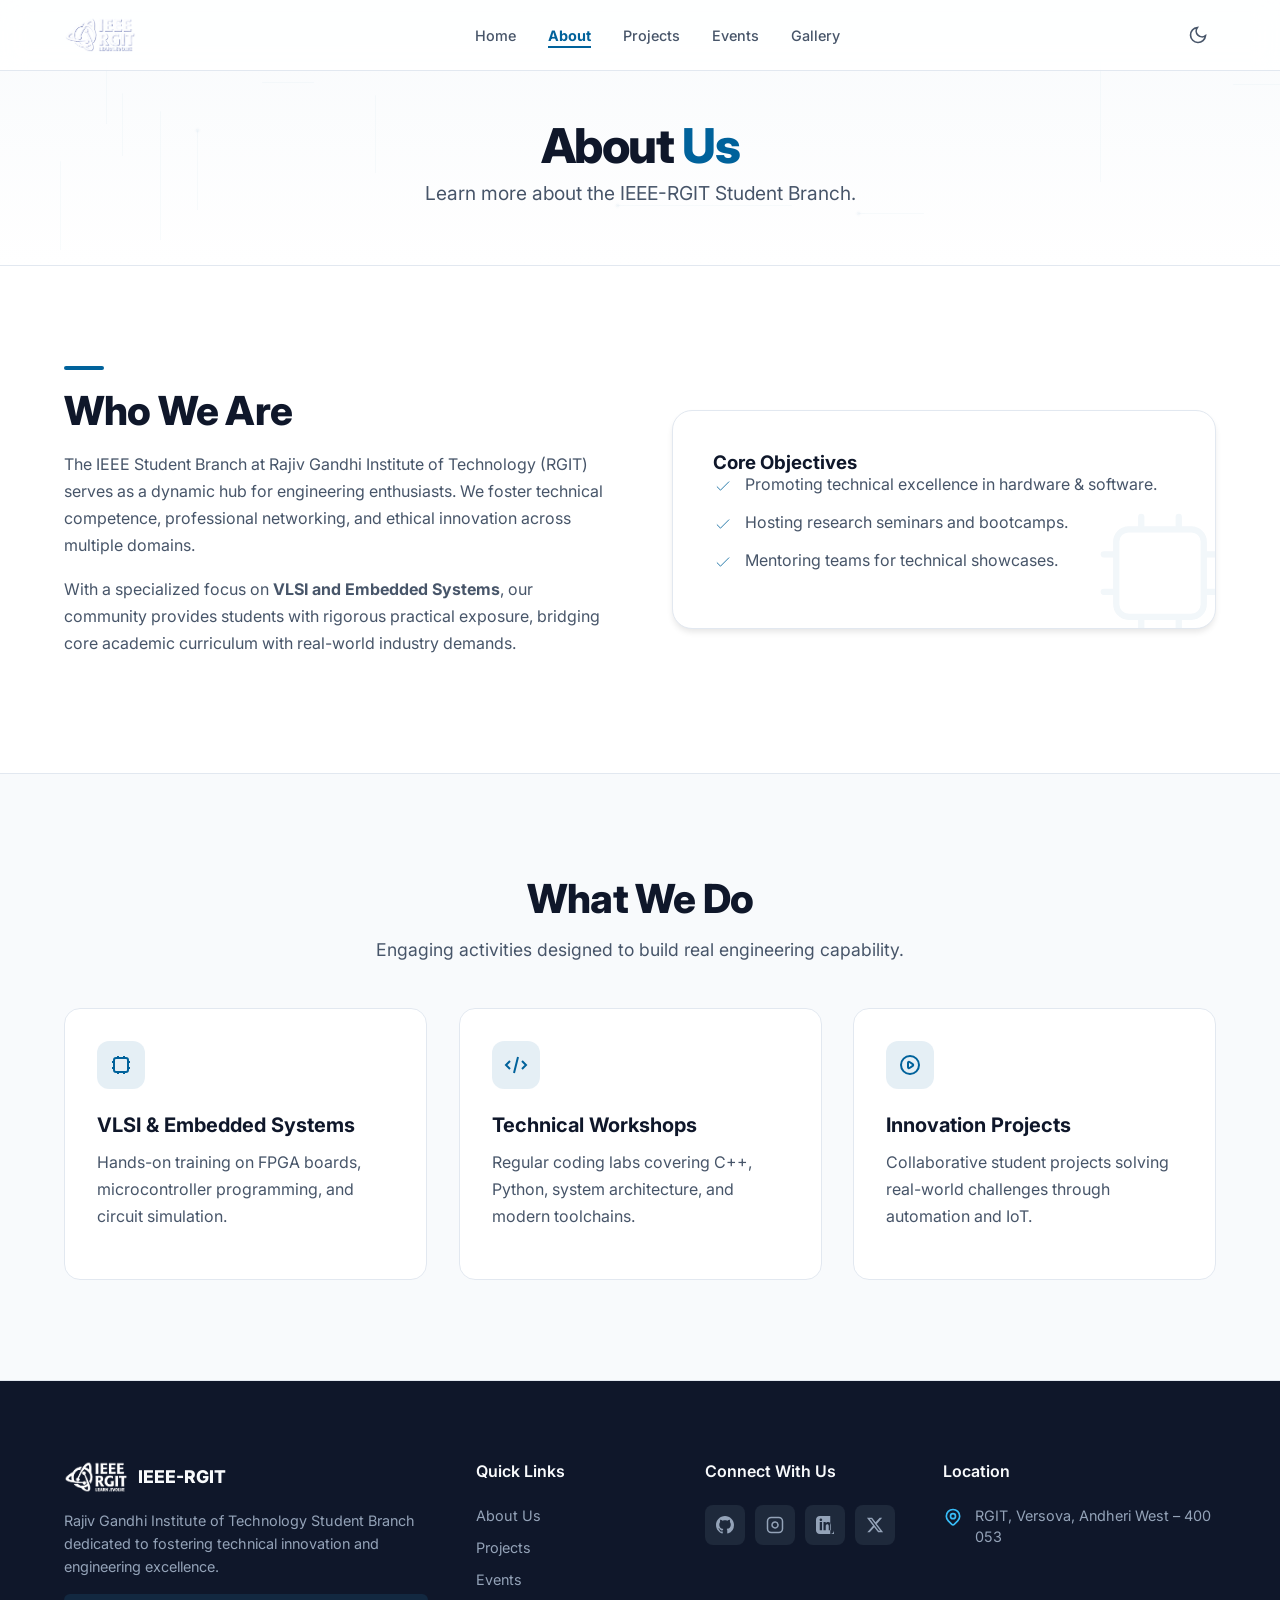
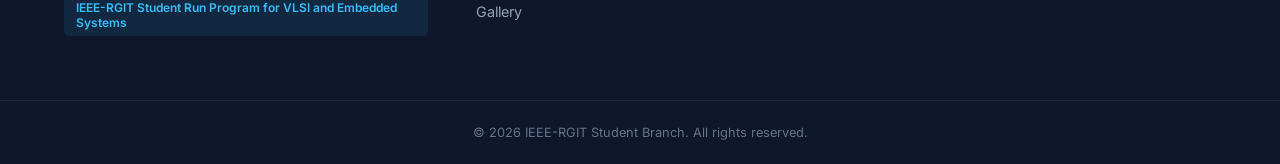
==== about.html @ 21f3d763 "about.html" ====
<!DOCTYPE html>
<html lang="en">
<head>
    <meta charset="UTF-8">
    <meta name="viewport" content="width=device-width, initial-scale=1.0">
    <title>About Us - IEEE-RGIT Student Branch</title>
    <link href="https://fonts.googleapis.com/css2?family=Inter:wght@300;400;500;600;700;800&display=swap" rel="stylesheet">
    <link rel="stylesheet" href="css/style.css">
    <link rel="stylesheet" href="css/animations.css">
    <link rel="stylesheet" href="css/responsive.css">
    <script src="js/theme.js"></script>
    <style>
        .page-header {
            padding: 120px 0 60px 0;
            text-align: center;
            background: linear-gradient(180deg, var(--bg-alt) 0%, var(--bg-main) 100%);
            border-bottom: 1px solid var(--border);
        }
    </style>
</head>
<body>

    <!-- NAVBAR – LOGO ONLY (text removed) -->
    <header class="navbar" id="navbar">
        <div class="nav-container">
            <a href="index.html" class="brand">
                <div class="brand-icon">
                    <img src="assets/Recruitment Poster.png" alt="IEEE-RGIT Logo">
                </div>
            </a>

            <nav class="nav-links">
                <a href="index.html" class="nav-link">Home</a>
                <a href="about.html" class="nav-link" style="color: var(--primary); font-weight: 700;">About</a>
                <a href="projects.html" class="nav-link">Projects</a>
                <a href="events.html" class="nav-link">Events</a>
                <a href="gallery.html" class="nav-link">Gallery</a>
            </nav>

            <div class="nav-actions">
                <button id="theme-toggle" class="icon-btn" aria-label="Toggle Dark Mode">
                    <svg class="sun-icon" viewBox="0 0 24 24" fill="none" stroke="currentColor" stroke-width="2"><circle cx="12" cy="12" r="5"/><path d="M12 1v2M12 21v2M4.22 4.22l1.42 1.42M18.36 18.36l1.42 1.42M1 12h2M21 12h2M4.22 19.78l1.42-1.42M18.36 5.64l1.42-1.42"/></svg>
                    <svg class="moon-icon" viewBox="0 0 24 24" fill="none" stroke="currentColor" stroke-width="2"><path d="M21 12.79A9 9 0 1111.21 3 7 7 0 0021 12.79z"/></svg>
                </button>
                <button id="mobile-menu-btn" class="icon-btn mobile-only" aria-label="Menu">
                    <svg viewBox="0 0 24 24" fill="none" stroke="currentColor" stroke-width="2"><path stroke-linecap="round" stroke-linejoin="round" d="M4 6h16M4 12h16m-7 6h7"/></svg>
                </button>
            </div>
        </div>
        
        <div class="mobile-menu" id="mobile-menu">
            <a href="index.html" class="mobile-link">Home</a>
            <a href="about.html" class="mobile-link" style="color: var(--primary);">About</a>
            <a href="projects.html" class="mobile-link">Projects</a>
            <a href="events.html" class="mobile-link">Events</a>
            <a href="gallery.html" class="mobile-link">Gallery</a>
        </div>
    </header>

    <section class="page-header relative overflow-hidden">
        <div class="tech-lines-container" id="about-tech-lines"></div>
        <div class="container reveal-up">
            <h1 class="hero-title" style="font-size: 3rem; margin-bottom: 0.5rem;">About <span class="highlight">Us</span></h1>
            <p class="hero-subtitle" style="margin-bottom: 0;">Learn more about the IEEE-RGIT Student Branch.</p>
        </div>
    </section>

    <section class="section" id="about-core">
        <div class="container grid-2-col">
            <div class="about-text reveal-left">
                <div class="section-line"></div>
                <h2 class="section-title">Who We Are</h2>
                <p class="text-muted">The IEEE Student Branch at Rajiv Gandhi Institute of Technology (RGIT) serves as a dynamic hub for engineering enthusiasts. We foster technical competence, professional networking, and ethical innovation across multiple domains.</p>
                <p class="text-muted">With a specialized focus on <strong>VLSI and Embedded Systems</strong>, our community provides students with rigorous practical exposure, bridging core academic curriculum with real-world industry demands.</p>
            </div>
            <div class="about-card reveal-right">
                <div class="card-glass">
                    <div class="tech-decorative-icon">
                        <svg viewBox="0 0 24 24" fill="none" stroke="currentColor" stroke-width="1"><path stroke-linecap="round" stroke-linejoin="round" d="M9 3v2m6-2v2M9 19v2m6-2v2M5 9H3m2 6H3m18-6h-2m2 6h-2M7 19h10a2 2 0 002-2V7a2 2 0 00-2-2H7a2 2 0 00-2 2v10a2 2 0 002 2z"/></svg>
                    </div>
                    <h3>Core Objectives</h3>
                    <ul class="objective-list">
                        <li><svg viewBox="0 0 24 24" fill="none" stroke="currentColor"><path stroke-linecap="round" stroke-linejoin="round" d="M5 13l4 4L19 7"/></svg> Promoting technical excellence in hardware & software.</li>
                        <li><svg viewBox="0 0 24 24" fill="none" stroke="currentColor"><path stroke-linecap="round" stroke-linejoin="round" d="M5 13l4 4L19 7"/></svg> Hosting research seminars and bootcamps.</li>
                        <li><svg viewBox="0 0 24 24" fill="none" stroke="currentColor"><path stroke-linecap="round" stroke-linejoin="round" d="M5 13l4 4L19 7"/></svg> Mentoring teams for technical showcases.</li>
                    </ul>
                </div>
            </div>
        </div>
    </section>

    <section class="section bg-alt" id="what-we-do">
        <div class="tech-lines-container" id="wwd-tech-lines"></div>
        <div class="container">
            <div class="section-header reveal-up">
                <h2 class="section-title">What We Do</h2>
                <p class="section-subtitle">Engaging activities designed to build real engineering capability.</p>
            </div>
            <div class="grid-3-col stagger-container">
                <div class="card hover-lift stagger-item">
                    <div class="card-icon"><svg viewBox="0 0 24 24" fill="none" stroke="currentColor" stroke-width="2"><path d="M9 3v2m6-2v2M9 19v2m6-2v2M5 9H3m2 6H3m18-6h-2m2 6h-2M7 19h10a2 2 0 002-2V7a2 2 0 00-2-2H7a2 2 0 00-2 2v10a2 2 0 002 2z"/></svg></div>
                    <h3>VLSI & Embedded Systems</h3>
                    <p class="text-muted">Hands-on training on FPGA boards, microcontroller programming, and circuit simulation.</p>
                </div>
                <div class="card hover-lift stagger-item">
                    <div class="card-icon"><svg viewBox="0 0 24 24" fill="none" stroke="currentColor" stroke-width="2"><path d="M10 20l4-16m4 4l4 4-4 4M6 16l-4-4 4-4"/></svg></div>
                    <h3>Technical Workshops</h3>
                    <p class="text-muted">Regular coding labs covering C++, Python, system architecture, and modern toolchains.</p>
                </div>
                <div class="card hover-lift stagger-item">
                    <div class="card-icon"><svg viewBox="0 0 24 24" fill="none" stroke="currentColor" stroke-width="2"><path d="M14.752 11.168l-3.197-2.132A1 1 0 0010 9.87v4.263a1 1 0 001.555.832l3.197-2.132a1 1 0 000-1.664z"/><path d="M21 12a9 9 0 11-18 0 9 9 0 0118 0z"/></svg></div>
                    <h3>Innovation Projects</h3>
                    <p class="text-muted">Collaborative student projects solving real-world challenges through automation and IoT.</p>
                </div>
            </div>
        </div>
    </section>

    <footer class="footer">
        <div class="container footer-grid">
            <div class="footer-col">
                <div class="footer-brand">
                    <div class="brand-icon"><img src="assets/Recruitment Poster.png" alt="IEEE-RGIT Logo" style="filter: brightness(0) invert(1); height: 32px;"></div>
                    <span class="brand-title">IEEE-RGIT</span>
                </div>
                <p class="footer-desc">Rajiv Gandhi Institute of Technology Student Branch dedicated to fostering technical innovation and engineering excellence.</p>
                <div class="footer-highlight">IEEE-RGIT Student Run Program for VLSI and Embedded Systems</div>
            </div>
            
            <div class="footer-col">
                <h4 class="footer-title">Quick Links</h4>
                <ul class="footer-links">
                    <li><a href="about.html">About Us</a></li>
                    <li><a href="projects.html">Projects</a></li>
                    <li><a href="events.html">Events</a></li>
                    <li><a href="gallery.html">Gallery</a></li>
                </ul>
            </div>
            
            <div class="footer-col">
                <h4 class="footer-title">Connect With Us</h4>
                <div class="social-icons">
                    <a href="#" class="social-icon" aria-label="GitHub"><svg viewBox="0 0 24 24" fill="currentColor"><path d="M12 0C5.37 0 0 5.37 0 12c0 5.31 3.435 9.795 8.205 11.385.6.105.825-.255.825-.57 0-.285-.015-1.23-.015-2.235-3.015.555-3.795-.735-4.035-1.41-.135-.345-.72-1.41-1.23-1.695-.42-.225-1.02-.78-.015-.795.945-.015 1.62.87 1.845 1.23 1.08 1.815 2.805 1.305 3.495.99.105-.78.42-1.305.765-1.605-2.67-.3-5.46-1.335-5.46-5.925 0-1.305.465-2.385 1.23-3.225-.12-.3-.54-1.53.12-3.18 0 0 1.005-.315 3.3 1.23.96-.27 1.98-.405 3-.405s2.04.135 3 .405c2.295-1.56 3.3-1.23 3.3-1.23.66 1.65.24 2.88.12 3.18.765.84 1.23 1.905 1.23 3.225 0 4.605-2.805 5.625-5.475 5.925.435.375.81 1.095.81 2.22 0 1.605-.015 2.895-.015 3.3 0 .315.225.69.825.57A12.02 12.02 0 0024 12c0-6.63-5.37-12-12-12z"/></svg></a>
                    <a href="#" class="social-icon" aria-label="Instagram"><svg viewBox="0 0 24 24" fill="none" stroke="currentColor" stroke-width="2"><rect width="20" height="20" x="2" y="2" rx="5" ry="5"/><path d="M16 11.37A4 4 0 1112.63 8 4 4 0 0116 11.37z"/><line x1="17.5" x2="17.51" y1="6.5" y2="6.5"/></svg></a>
                    <a href="#" class="social-icon" aria-label="LinkedIn"><svg viewBox="0 0 24 24" fill="currentColor"><path d="M19 0h-14c-2.761 0-5 2.239-5 5v14c0 2.761 2.239 5 5 5h14c2.762 0 5-2.239 5-5v14c0-2.761-2.238-5-5-5zm-11 19h-3v-11h3v11zm-1.5-12.268c-.966 0-1.75-.79-1.75-1.764s.784-1.764 1.75-1.764 1.75.79 1.75 1.764-.783 1.764-1.75 1.764zm13.5 12.268h-3v-5.604c0-3.368-4-3.113-4 0v5.604h-3v-11h3v1.765c1.396-2.586 7-2.777 7 2.476v6.759z"/></svg></a>
                    <a href="#" class="social-icon" aria-label="Twitter"><svg viewBox="0 0 24 24" fill="currentColor"><path d="M18.244 2.25h3.308l-7.227 8.26 8.502 11.24H16.17l-5.214-6.817L4.99 21.75H1.68l7.73-8.835L1.254 2.25H8.08l4.713 6.231zm-1.161 17.52h1.833L7.084 4.126H5.117z"/></svg></a>
                </div>
            </div>
            
            <div class="footer-col">
                <h4 class="footer-title">Location</h4>
                <div class="location">
                    <svg viewBox="0 0 24 24" fill="none" stroke="currentColor" stroke-width="2"><path d="M17.657 16.657L13.414 20.9a1.998 1.998 0 01-2.827 0l-4.244-4.243a8 8 0 1111.314 0z"/><path d="M15 11a3 3 0 11-6 0 3 3 0 016 0z"/></svg>
                    <span>RGIT, Versova, Andheri West – 400 053</span>
                </div>
            </div>
        </div>
        <div class="footer-bottom">
            <div class="container">
                <p>&copy; <span id="year"></span> IEEE-RGIT Student Branch. All rights reserved.</p>
            </div>
        </div>
    </footer>

    <script src="js/animations.js"></script>
    <script src="js/main.js"></script>

    <script>
        document.addEventListener("DOMContentLoaded", () => {
            const container = document.getElementById('about-tech-lines');
            if (!container) return;
            let numLines = window.innerWidth < 768 ? 5 : 12;
            for (let i = 0; i < numLines; i++) {
                const isHorizontal = Math.random() > 0.5;
                const line = document.createElement('div');
                line.classList.add('circuit-line');
                line.style.top = `${Math.random() * 100}%`;
                line.style.left = `${Math.random() * 100}%`;
                if (isHorizontal) {
                    line.style.width = `${Math.random() * 150 + 50}px`;
                    line.style.height = '1px';
                } else {
                    line.style.width = '1px';
                    line.style.height = `${Math.random() * 150 + 50}px`;
                }
                container.appendChild(line);
                if (Math.random() > 0.6) {
                    const dot = document.createElement('div');
                    dot.classList.add('circuit-dot');
                    dot.style.top = line.style.top;
                    dot.style.left = line.style.left;
                    dot.style.transform = 'translate(-1.5px, -1.5px)'; 
                    container.appendChild(dot);
                }
            }
        });
    </script>
</body>
</html>
---- css/style.css ----
/* ==================================================
   1. CSS VARIABLES (THEMING)
================================================== */
:root {
    /* Light Theme (Default) */
    --bg-main: #ffffff;
    --bg-alt: #f8fafc;
    --surface: #ffffff;
    --surface-hover: #f1f5f9;
    --text-main: #0f172a;
    --text-muted: #475569;
    --primary: #00629B;
    --primary-hover: #004d7a;
    --border: #e2e8f0;
    --shadow-sm: 0 1px 2px rgba(0,0,0,0.05);
    --shadow-md: 0 4px 6px -1px rgba(0,0,0,0.1);
    --tech-line: rgba(0, 98, 155, 0.1);
    --glass-bg: rgba(255, 255, 255, 0.85);
}

html.dark {
    /* Dark Theme */
    --bg-main: #0b1120;
    --bg-alt: #0f172a;
    --surface: #1e293b;
    --surface-hover: #334155;
    --text-main: #f8fafc;
    --text-muted: #94a3b8;
    --primary: #38bdf8;
    --primary-hover: #7dd3fc;
    --border: #334155;
    --shadow-sm: 0 1px 2px rgba(0,0,0,0.3);
    --shadow-md: 0 4px 6px -1px rgba(0,0,0,0.5);
    --tech-line: rgba(56, 189, 248, 0.1);
    --glass-bg: rgba(11, 17, 32, 0.85);
}

/* ==================================================
   2. RESET & BASE
================================================== */
* {
    margin: 0;
    padding: 0;
    box-sizing: border-box;
}

html {
    scroll-behavior: smooth;
    font-family: 'Inter', system-ui, sans-serif;
    color: var(--text-main);
    background-color: var(--bg-main);
    transition: background-color 0.3s ease, color 0.3s ease;
}

body {
    overflow-x: hidden;
}

a {
    text-decoration: none;
    color: inherit;
}

ul {
    list-style: none;
}

.container {
    max-width: 1200px;
    width: 90%;
    margin: 0 auto;
}

.section {
    padding: 100px 0;
    position: relative;
}

.bg-alt {
    background-color: var(--bg-alt);
    border-top: 1px solid var(--border);
    border-bottom: 1px solid var(--border);
}

.relative { position: relative; }
.overflow-hidden { overflow: hidden; }

/* ==================================================
   3. TYPOGRAPHY
================================================== */
.section-title {
    font-size: 2.5rem;
    font-weight: 800;
    margin-bottom: 1rem;
    letter-spacing: -0.02em;
}

.section-subtitle {
    font-size: 1.1rem;
    color: var(--text-muted);
    max-width: 600px;
    margin-bottom: 3rem;
}

.section-header {
    text-align: center;
    display: flex;
    flex-direction: column;
    align-items: center;
}

.text-muted {
    color: var(--text-muted);
    line-height: 1.7;
    margin-bottom: 1rem;
}

/* ==================================================
   4. NAVBAR (UPDATED BRAND ICON)
================================================== */
.navbar {
    position: fixed;
    top: 0;
    width: 100%;
    z-index: 100;
    background: var(--glass-bg);
    backdrop-filter: blur(12px);
    border-bottom: 1px solid var(--border);
    transition: all 0.3s ease;
}

.nav-container {
    max-width: 1200px;
    width: 90%;
    margin: 0 auto;
    display: flex;
    justify-content: space-between;
    align-items: center;
    height: 70px;
}

.brand {
    display: flex;
    align-items: center;
    gap: 10px;
}

/* ---- UPDATED: Brand icon now holds the image logo ---- */
.brand-icon {
    width: auto;
    height: auto;
    background: none;
    border-radius: 0;
    display: flex;
    align-items: center;
    justify-content: center;
    flex-shrink: 0;
}

.brand-icon img {
    height: 36px;
    width: auto;
    display: block;
    object-fit: contain;
}

.brand-text {
    display: flex;
    flex-direction: column;
}

.brand-title {
    font-weight: 800;
    font-size: 1.1rem;
    line-height: 1;
}

.brand-subtitle {
    font-size: 0.65rem;
    color: var(--primary);
    font-weight: 600;
    text-transform: uppercase;
    letter-spacing: 0.05em;
    margin-top: 2px;
}

.nav-links {
    display: flex;
    gap: 2rem;
}

.nav-link {
    font-size: 0.9rem;
    font-weight: 500;
    color: var(--text-muted);
    transition: color 0.2s ease;
    position: relative;
}

.nav-link:hover {
    color: var(--primary);
}

/* Navigation link underline indicator */
.nav-link::after {
    content: '';
    position: absolute;
    left: 0;
    bottom: -4px;
    width: 0;
    height: 2px;
    background: var(--primary);
    transition: width 0.3s cubic-bezier(0.22, 1, 0.36, 1);
}
.nav-link:hover::after,
.nav-link:focus::after {
    width: 100%;
}
.nav-link[style*="color: var(--primary)"]::after {
    width: 100%;
}

.nav-actions {
    display: flex;
    align-items: center;
    gap: 1rem;
}

.icon-btn {
    background: none;
    border: none;
    color: var(--text-muted);
    cursor: pointer;
    width: 36px;
    height: 36px;
    display: flex;
    align-items: center;
    justify-content: center;
    border-radius: 50%;
    transition: background 0.2s, color 0.2s;
}

.icon-btn:hover {
    background: var(--surface-hover);
    color: var(--primary);
}

.icon-btn svg { width: 20px; }

/* Theme Toggle Logic */
html.dark .sun-icon { display: block; }
html.dark .moon-icon { display: none; }
html:not(.dark) .sun-icon { display: none; }
html:not(.dark) .moon-icon { display: block; }

/* Mobile Menu */
.mobile-menu {
    display: none;
    background: var(--bg-main);
    border-bottom: 1px solid var(--border);
    padding: 1rem 5%;
}
.mobile-menu.active {
    display: flex;
    flex-direction: column;
}
.mobile-link {
    padding: 1rem 0;
    font-weight: 500;
    border-bottom: 1px solid var(--border);
}
.mobile-link:last-child { border: none; }

.navbar.scrolled {
    background: var(--glass-bg);
    box-shadow: 0 4px 20px rgba(0,0,0,0.08);
}
html.dark .navbar.scrolled {
    box-shadow: 0 4px 20px rgba(0,0,0,0.4);
}

/* ==================================================
   5. HERO SECTION
================================================== */
.hero {
    min-height: 100vh;
    display: flex;
    align-items: center;
    justify-content: center;
    text-align: center;
    padding-top: 70px;
    position: relative;
    overflow: hidden;
}

.hero-content {
    position: relative;
    z-index: 10;
    max-width: 800px;
    padding: 0 20px;
    opacity: 0;
    transform: translateY(12px);
    transition: opacity 0.8s ease, transform 0.8s ease;
}
.hero-content.hero-ready {
    opacity: 1;
    transform: translateY(0);
}

/* Hero individual stagger */
.hero-content .badge {
    opacity: 0;
    transform: translateY(8px);
    transition: opacity 0.6s ease, transform 0.6s ease;
    transition-delay: 0.1s;
}
.hero-content .hero-title {
    opacity: 0;
    transform: translateY(10px);
    transition: opacity 0.7s ease, transform 0.7s ease;
    transition-delay: 0.25s;
}
.hero-content .hero-subtitle {
    opacity: 0;
    transform: translateY(8px);
    transition: opacity 0.6s ease, transform 0.6s ease;
    transition-delay: 0.4s;
}
.hero-content .hero-cta {
    opacity: 0;
    transform: translateY(6px);
    transition: opacity 0.6s ease, transform 0.6s ease;
    transition-delay: 0.55s;
}
.hero-content.hero-ready .badge,
.hero-content.hero-ready .hero-title,
.hero-content.hero-ready .hero-subtitle,
.hero-content.hero-ready .hero-cta {
    opacity: 1;
    transform: translateY(0);
}
.scroll-indicator {
    opacity: 0;
    transition: opacity 1s ease;
    transition-delay: 0.8s;
}
.hero-content.hero-ready ~ .scroll-indicator {
    opacity: 0.5;
}

.badge {
    display: inline-block;
    padding: 6px 14px;
    background: rgba(0, 98, 155, 0.1);
    color: var(--primary);
    border-radius: 20px;
    font-size: 0.75rem;
    font-weight: 700;
    text-transform: uppercase;
    letter-spacing: 0.05em;
    margin-bottom: 1.5rem;
}
html.dark .badge { background: rgba(56, 189, 248, 0.15); }

.hero-title {
    font-size: 4rem;
    font-weight: 800;
    line-height: 1.1;
    margin-bottom: 1.5rem;
    letter-spacing: -0.03em;
}

.highlight { color: var(--primary); }

.hero-subtitle {
    font-size: 1.2rem;
    color: var(--text-muted);
    margin-bottom: 2.5rem;
}

.hero-cta {
    display: flex;
    gap: 1rem;
    justify-content: center;
}

.btn {
    padding: 12px 28px;
    border-radius: 8px;
    font-weight: 600;
    font-size: 0.95rem;
    display: flex;
    align-items: center;
    gap: 8px;
    transition: all 0.3s ease;
    cursor: pointer;
    position: relative;
    overflow: hidden;
}

.btn svg { width: 18px; transition: transform 0.3s cubic-bezier(0.22, 1, 0.36, 1); }
.btn:hover svg { transform: translateX(4px); }

.btn-primary {
    background: var(--primary);
    color: #fff;
    border: 1px solid var(--primary);
    box-shadow: 0 4px 14px rgba(0, 98, 155, 0.3);
    background-size: 200% 100%;
    background-position: 0% 0%;
    transition: background-position 0.5s ease, transform 0.25s, box-shadow 0.3s;
}
html.dark .btn-primary {
    color: #0b1120;
    box-shadow: 0 4px 14px rgba(56, 189, 248, 0.2);
}

.btn-primary:hover {
    background-position: 100% 0%;
    transform: translateY(-2px);
    box-shadow: 0 8px 25px rgba(0,98,155,0.25);
}
.btn-primary:active {
    transform: scale(0.97);
}

.btn-outline {
    background: transparent;
    color: var(--text-main);
    border: 1px solid var(--border);
    transition: background 0.3s, transform 0.25s, border-color 0.3s;
}
.btn-outline:hover {
    background: var(--surface-hover);
    border-color: var(--primary);
    transform: translateY(-2px);
}
.btn-outline:active {
    transform: scale(0.97);
}

/* Scroll indicator */
.scroll-indicator {
    position: absolute;
    bottom: 40px;
    left: 50%;
    transform: translateX(-50%);
    opacity: 0.5;
}
.mouse {
    width: 24px;
    height: 36px;
    border: 2px solid var(--text-muted);
    border-radius: 12px;
    position: relative;
}
.mouse::before {
    content: '';
    position: absolute;
    width: 4px;
    height: 6px;
    background: var(--text-muted);
    left: 50%;
    transform: translateX(-50%);
    top: 6px;
    border-radius: 2px;
    animation: scroll 1.5s infinite;
}
@keyframes scroll {
    0% { transform: translate(-50%, 0); opacity: 1; }
    100% { transform: translate(-50%, 15px); opacity: 0; }
}

/* ==================================================
   6. GRIDS & CARDS
================================================== */
.grid-2-col { display: grid; grid-template-columns: 1fr 1fr; gap: 4rem; align-items: center; }
.grid-3-col { display: grid; grid-template-columns: repeat(3, 1fr); gap: 2rem; }

.card, .project-card, .event-card {
    background: var(--surface);
    border: 1px solid var(--border);
    border-radius: 16px;
    padding: 2rem;
    transition: transform 0.35s cubic-bezier(0.22, 1, 0.36, 1),
                box-shadow 0.35s cubic-bezier(0.22, 1, 0.36, 1),
                border-color 0.35s ease;
    will-change: transform;
    transform: perspective(800px) rotateX(0deg) rotateY(0deg) translateY(0);
}

.hover-lift:hover,
.hover-glow:hover {
    transform: perspective(800px) rotateX(1.5deg) rotateY(1.5deg) translateY(-6px);
    box-shadow: var(--shadow-md), 0 8px 30px rgba(0,98,155,0.12);
    border-color: var(--primary);
}
html.dark .hover-lift:hover,
html.dark .hover-glow:hover {
    box-shadow: var(--shadow-md), 0 8px 30px rgba(56,189,248,0.08);
}

.hover-lift::before,
.hover-glow::before {
    content: '';
    position: absolute;
    inset: 0;
    border-radius: inherit;
    background: radial-gradient(circle at var(--mouse-x, 50%) var(--mouse-y, 50%), rgba(255,255,255,0.03), transparent 60%);
    opacity: 0;
    transition: opacity 0.3s;
    pointer-events: none;
}
.hover-lift:hover::before,
.hover-glow:hover::before {
    opacity: 1;
}

.card-icon {
    width: 48px;
    height: 48px;
    background: rgba(0, 98, 155, 0.1);
    color: var(--primary);
    border-radius: 12px;
    display: flex;
    align-items: center;
    justify-content: center;
    margin-bottom: 1.5rem;
}
html.dark .card-icon { background: rgba(56, 189, 248, 0.1); }
.card-icon svg { width: 24px; }
.card h3 { margin-bottom: 0.75rem; font-size: 1.25rem; }

/* About specific */
.section-line {
    width: 40px;
    height: 4px;
    background: var(--primary);
    margin-bottom: 1rem;
    border-radius: 2px;
}
.card-glass {
    background: var(--surface);
    border: 1px solid var(--border);
    padding: 2.5rem;
    border-radius: 20px;
    box-shadow: var(--shadow-md);
    position: relative;
    overflow: hidden;
}
.tech-decorative-icon {
    position: absolute;
    right: -20px;
    bottom: -20px;
    width: 150px;
    height: 150px;
    color: var(--primary);
    opacity: 0.05;
}
.objective-list li {
    display: flex;
    align-items: flex-start;
    gap: 12px;
    margin-bottom: 1rem;
    color: var(--text-muted);
}
.objective-list svg {
    width: 20px;
    color: var(--primary);
    flex-shrink: 0;
    margin-top: 2px;
}

/* Projects */
.project-tag {
    font-size: 0.75rem;
    font-weight: 700;
    color: var(--primary);
    background: rgba(0, 98, 155, 0.1);
    padding: 4px 10px;
    border-radius: 6px;
    display: inline-block;
    margin-bottom: 1rem;
}
html.dark .project-tag { background: rgba(56, 189, 248, 0.1); }
.project-card { display: flex; flex-direction: column; }
.project-desc { flex-grow: 1; color: var(--text-muted); font-size: 0.9rem; margin: 1rem 0 1.5rem 0;}
.project-footer {
    display: flex;
    justify-content: space-between;
    align-items: center;
    border-top: 1px solid var(--border);
    padding-top: 1rem;
}
.project-meta { font-size: 0.75rem; color: var(--text-muted); font-weight: 600; }
.project-link { display: flex; align-items: center; gap: 4px; font-size: 0.85rem; font-weight: 600; color: var(--primary); }
.project-link svg { width: 16px; transition: transform 0.2s; }
.project-link:hover svg { transform: translateX(3px); }

/* Events */
.event-list {
    max-width: 800px;
    margin: 0 auto;
    display: flex;
    flex-direction: column;
    gap: 1rem;
}
.event-card {
    display: flex;
    align-items: center;
    padding: 1.5rem;
    gap: 1.5rem;
}
.event-icon {
    width: 48px;
    height: 48px;
    background: rgba(0, 98, 155, 0.1);
    color: var(--primary);
    border-radius: 12px;
    display: flex;
    align-items: center;
    justify-content: center;
    flex-shrink: 0;
}
html.dark .event-icon { background: rgba(56, 189, 248, 0.1); }
.event-icon svg { width: 24px; }
.event-info { flex-grow: 1; }
.event-status {
    padding: 6px 12px;
    border-radius: 20px;
    background: var(--surface-hover);
    font-size: 0.75rem;
    font-weight: 700;
}

/* Gallery */
.gallery-grid {
    display: grid;
    grid-template-columns: repeat(auto-fill, minmax(300px, 1fr));
    gap: 1.5rem;
}
.gallery-item {
    aspect-ratio: 4/3;
    background: var(--surface-hover);
    border: 1px solid var(--border);
    border-radius: 12px;
    display: flex;
    flex-direction: column;
    align-items: center;
    justify-content: center;
    cursor: pointer;
    transition: transform 0.3s ease, border-color 0.3s ease;
    color: var(--text-muted);
}
.gallery-item svg { width: 40px; margin-bottom: 10px; opacity: 0.5; }
.gallery-item span { font-size: 0.85rem; font-weight: 500; }
.gallery-item:hover { transform: scale(1.03); border-color: var(--primary); color: var(--primary); }

/* ==================================================
   7. FOOTER
================================================== */
.footer {
    background-color: #0f172a;
    color: #f8fafc;
    padding-top: 80px;
}
html.dark .footer { background-color: #020617; }

.footer-grid {
    display: grid;
    grid-template-columns: 2fr 1fr 1fr 1.5fr;
    gap: 3rem;
    margin-bottom: 4rem;
}

.footer-brand {
    display: flex;
    align-items: center;
    gap: 10px;
    margin-bottom: 1rem;
}
.footer-brand .brand-icon { background: #38bdf8; color: #0f172a; width: auto; height: auto; background: none; border-radius: 0; }
.footer-brand .brand-icon img { height: 32px; width: auto; display: block; filter: brightness(0) invert(1); }
.footer-brand .brand-title { color: #f8fafc; }
.footer-desc {
    color: #94a3b8;
    font-size: 0.9rem;
    line-height: 1.6;
    margin-bottom: 1rem;
}
.footer-highlight {
    font-size: 0.75rem;
    font-weight: 600;
    color: #38bdf8;
    background: rgba(56, 189, 248, 0.1);
    padding: 6px 12px;
    border-radius: 6px;
    display: inline-block;
}

.footer-title {
    font-size: 1rem;
    margin-bottom: 1.5rem;
    font-weight: 600;
}
.footer-links li { margin-bottom: 0.75rem; }
.footer-links a {
    color: #94a3b8;
    font-size: 0.9rem;
    transition: color 0.2s;
}
.footer-links a:hover { color: #38bdf8; }

.social-icons { display: flex; gap: 10px; }
.social-icon {
    width: 40px;
    height: 40px;
    background: #1e293b;
    border-radius: 8px;
    display: flex;
    align-items: center;
    justify-content: center;
    color: #94a3b8;
    transition: all 0.3s ease;
}
.social-icon svg { width: 18px; }
.social-icon:hover {
    background: #38bdf8;
    color: #0f172a;
    transform: translateY(-3px);
}

.location {
    display: flex;
    align-items: flex-start;
    gap: 12px;
    color: #94a3b8;
    font-size: 0.9rem;
    line-height: 1.5;
}
.location svg {
    width: 20px;
    color: #38bdf8;
    flex-shrink: 0;
    margin-top: 2px;
}

.footer-bottom {
    border-top: 1px solid #1e293b;
    padding: 1.5rem 0;
    text-align: center;
    color: #64748b;
    font-size: 0.8rem;
}

/* ==================================================
   8. REVEAL ANIMATIONS (SCROLL)
================================================== */
.reveal-up {
    opacity: 0;
    transform: translateY(30px);
    transition: opacity 0.8s cubic-bezier(0.16, 1, 0.3, 1), transform 0.8s cubic-bezier(0.16, 1, 0.3, 1);
}
.reveal-left {
    opacity: 0;
    transform: translateX(-30px);
    transition: opacity 0.8s cubic-bezier(0.16, 1, 0.3, 1), transform 0.8s cubic-bezier(0.16, 1, 0.3, 1);
}
.reveal-right {
    opacity: 0;
    transform: translateX(30px);
    transition: opacity 0.8s cubic-bezier(0.16, 1, 0.3, 1), transform 0.8s cubic-bezier(0.16, 1, 0.3, 1);
}
.reveal-visible {
    opacity: 1 !important;
    transform: translateX(0) translateY(0) !important;
}

.stagger-item {
    opacity: 0;
    transform: translateY(20px);
    transition: opacity 0.7s cubic-bezier(0.16, 1, 0.3, 1), transform 0.7s cubic-bezier(0.16, 1, 0.3, 1);
}
.stagger-item.reveal-visible {
    opacity: 1;
    transform: translateY(0);
}
.stagger-item:nth-child(1) { transition-delay: 0.02s; }
.stagger-item:nth-child(2) { transition-delay: 0.08s; }
.stagger-item:nth-child(3) { transition-delay: 0.16s; }
.stagger-item:nth-child(4) { transition-delay: 0.26s; }
.stagger-item:nth-child(5) { transition-delay: 0.38s; }
.stagger-item:nth-child(6) { transition-delay: 0.52s; }

/* ==================================================
   9. TECH LINES
================================================== */
.tech-lines-container {
    position: absolute;
    inset: 0;
    pointer-events: none;
    overflow: hidden;
    opacity: 0.25;
    z-index: 0;
}
.circuit-line {
    position: absolute;
    background: var(--primary);
    opacity: 0.12;
    border-radius: 1px;
    transition: opacity 0.5s ease;
}
.circuit-dot {
    position: absolute;
    width: 4px;
    height: 4px;
    background: var(--primary);
    border-radius: 50%;
    opacity: 0.15;
    box-shadow: 0 0 6px var(--primary);
    animation: pulse-dot 4s infinite ease-in-out;
}
@keyframes pulse-dot {
    0%, 100% { opacity: 0.1; transform: scale(0.8); }
    50% { opacity: 0.4; transform: scale(1.2); }
}

/* ==================================================
   10. LIGHTBOX
================================================== */
.lightbox {
    display: none;
    position: fixed;
    inset: 0;
    background: rgba(0, 0, 0, 0.85);
    backdrop-filter: blur(8px);
    z-index: 999;
    align-items: center;
    justify-content: center;
    padding: 2rem;
}
.lightbox.active {
    display: flex;
}
.lightbox-close {
    position: absolute;
    top: 30px;
    right: 40px;
    font-size: 3rem;
    color: #fff;
    cursor: pointer;
    transition: transform 0.3s ease;
    line-height: 1;
}
.lightbox-close:hover {
    transform: rotate(90deg);
}
.lightbox-content {
    background: var(--surface);
    padding: 3rem;
    border-radius: 20px;
    max-width: 600px;
    width: 100%;
    text-align: center;
    border: 1px solid var(--border);
}
.lightbox-content svg {
    width: 80px;
    height: 80px;
    color: var(--primary);
    margin-bottom: 1.5rem;
    opacity: 0.7;
}
.lightbox-content p {
    color: var(--text-main);
    font-size: 1.1rem;
    font-weight: 500;
}

/* ==================================================
   11. UTILITY CLASSES
================================================== */
.mt-1 { margin-top: 0.5rem; }
.mt-2 { margin-top: 1rem; }
.mt-3 { margin-top: 1.5rem; }
.mt-4 { margin-top: 2rem; }
.mt-5 { margin-top: 3rem; }
.mb-0 { margin-bottom: 0 !important; }
.mb-1 { margin-bottom: 0.5rem; }
.mb-2 { margin-bottom: 1rem; }
.mb-3 { margin-bottom: 1.5rem; }
.mb-4 { margin-bottom: 2rem; }
.mb-5 { margin-bottom: 3rem; }
.text-center { text-align: center; }

/* ==================================================
   12. RESPONSIVE OVERRIDES
================================================== */
@media (max-width: 1024px) {
    .grid-3-col { grid-template-columns: repeat(2, 1fr); }
    .footer-grid { grid-template-columns: repeat(2, 1fr); }
}

@media (max-width: 768px) {
    .nav-links { display: none; }
    .mobile-only { display: flex !important; }
    .hero-title { font-size: 2.8rem; }
    .hero-subtitle { font-size: 1rem; }
    .hero-cta { flex-direction: column; align-items: center; }
    .grid-2-col, .grid-3-col { grid-template-columns: 1fr; gap: 2rem; }
    .section { padding: 60px 0; }
    .event-card { flex-direction: column; text-align: center; gap: 1rem; }
    .footer-grid { grid-template-columns: 1fr; gap: 2rem; text-align: center; }
    .footer-brand { justify-content: center; }
    .social-icons { justify-content: center; }
    .location { justify-content: center; }
    .reveal-up { transform: translateY(20px); }
    .reveal-left { transform: translateX(-20px); }
    .reveal-right { transform: translateX(20px); }
    .stagger-item { transform: translateY(12px); }
}

@media (min-width: 769px) {
    .mobile-only { display: none !important; }
    .mobile-menu { display: none !important; }
}
---- css/animations.css ----
/* ==================================================
   PRELOADER STYLES & KEYFRAMES
================================================== */
.preloader-overlay {
    position: fixed;
    inset: 0;
    background-color: #0b1120;
    z-index: 9999;
    display: flex;
    align-items: center;
    justify-content: center;
    opacity: 1;
    visibility: visible;
    transition: opacity 0.6s ease 0.2s, visibility 0.6s ease 0.2s;
    will-change: opacity, visibility;
    min-height: 100vh;
}

.preloader-overlay.fade-out {
    opacity: 0;
    visibility: hidden;
}

.preloader-container {
    display: flex;
    flex-direction: column;
    align-items: center;
    justify-content: center;
    gap: 3.5rem; /* Increased to prevent any overlap */
    padding: 20px;
}

/* ===== EXISTING CHIP ASSEMBLY (100% UNCHANGED) ===== */
.chip-assembly {
    position: relative;
    width: 90px;
    height: 90px;
    display: flex;
    align-items: center;
    justify-content: center;
}

.chip-body {
    position: absolute;
    width: 60px;
    height: 60px;
    background: #1e293b;
    border: 2px solid #38bdf8;
    border-radius: 12px;
    box-shadow: 0 0 20px rgba(56, 189, 248, 0.3);
    display: flex;
    align-items: center;
    justify-content: center;
    transform: scale(0) rotate(-45deg);
    opacity: 0;
    animation: assembleChip 0.7s cubic-bezier(0.175, 0.885, 0.32, 1.275) forwards;
    animation-delay: 1.0s;
}

.chip-core {
    width: 24px;
    height: 24px;
    background: rgba(56, 189, 248, 0.15);
    border: 1px solid #38bdf8;
    border-radius: 6px;
    position: relative;
    display: flex;
    align-items: center;
    justify-content: center;
}

.core-pulse {
    width: 8px;
    height: 8px;
    background: #38bdf8;
    border-radius: 50%;
    box-shadow: 0 0 10px #38bdf8;
    animation: coreGlow 1.2s infinite ease-in-out;
}

.chip-pins {
    position: absolute;
    display: flex;
    justify-content: space-around;
}
.chip-pins span {
    background: #38bdf8;
    box-shadow: 0 0 6px rgba(56, 189, 248, 0.6);
}
.pin-top, .pin-bottom { width: 30px; height: 4px; left: 13px; }
.pin-top { top: -6px; }
.pin-top span, .pin-bottom span { width: 6px; height: 4px; }
.pin-bottom { bottom: -6px; }

.pin-left, .pin-right { height: 30px; width: 4px; top: 13px; flex-direction: column; }
.pin-left { left: -6px; }
.pin-left span, .pin-right span { width: 4px; height: 6px; }
.pin-right { right: -6px; }

.incoming-lines {
    position: absolute;
    display: flex;
    gap: 12px;
}
.incoming-lines span {
    background: linear-gradient(90deg, transparent, #38bdf8, transparent);
    box-shadow: 0 0 8px rgba(56, 189, 248, 0.5);
}
.top-lines { flex-direction: row; top: -50px; animation: slideDown 0.9s cubic-bezier(0.25, 1, 0.5, 1) forwards; }
.top-lines span { width: 3px; height: 30px; }
.bottom-lines { flex-direction: row; bottom: -50px; animation: slideUp 0.9s cubic-bezier(0.25, 1, 0.5, 1) forwards; }
.bottom-lines span { width: 3px; height: 30px; }
.left-lines { flex-direction: column; left: -50px; animation: slideRight 0.9s cubic-bezier(0.25, 1, 0.5, 1) forwards; }
.left-lines span { width: 30px; height: 3px; }
.right-lines { flex-direction: column; right: -50px; animation: slideLeft 0.9s cubic-bezier(0.25, 1, 0.5, 1) forwards; }
.right-lines span { width: 30px; height: 3px; }

/* ===== NEW: PRELOADER LOGO – appears ONLY after chip finishes ===== */
.preloader-logo {
    height: 60px;
    width: auto;
    display: block;
    opacity: 0;
    transform: translateY(12px) scale(0.96);
    animation: logoFadeIn 0.8s cubic-bezier(0.16, 1, 0.3, 1) forwards;
    animation-delay: 2.2s; /* After chip assembly completes (1.0s + 0.7s = 1.7s) */
}

@keyframes logoFadeIn {
    0% {
        opacity: 0;
        transform: translateY(12px) scale(0.96);
    }
    100% {
        opacity: 1;
        transform: translateY(0) scale(1);
    }
}

/* ===== EXISTING IEEE TEXT – appears after logo ===== */
.preloader-text {
    font-size: 2.2rem;
    font-weight: 800;
    color: #f8fafc;
    letter-spacing: 0.3em;
    text-transform: uppercase;
    opacity: 0;
    transform: translateY(12px);
    animation: textFadeIn 0.8s cubic-bezier(0.16, 1, 0.3, 1) forwards;
    animation-delay: 2.8s; /* After logo finishes appearing */
    text-shadow: 0 0 15px rgba(56, 189, 248, 0.3);
    line-height: 1.2;
}

/* ===== EXISTING KEYFRAMES (unchanged) ===== */
@keyframes slideDown {
    0% { transform: translateY(-70px); opacity: 0; }
    100% { transform: translateY(0); opacity: 1; }
}
@keyframes slideUp {
    0% { transform: translateY(70px); opacity: 0; }
    100% { transform: translateY(0); opacity: 1; }
}
@keyframes slideRight {
    0% { transform: translateX(-70px); opacity: 0; }
    100% { transform: translateX(0); opacity: 1; }
}
@keyframes slideLeft {
    0% { transform: translateX(70px); opacity: 0; }
    100% { transform: translateX(0); opacity: 1; }
}
@keyframes assembleChip {
    0% { transform: scale(0) rotate(-45deg); opacity: 0; }
    70% { transform: scale(1.08) rotate(3deg); opacity: 1; }
    100% { transform: scale(1) rotate(0deg); opacity: 1; }
}
@keyframes coreGlow {
    0%, 100% { transform: scale(0.9); opacity: 0.6; box-shadow: 0 0 5px #38bdf8; }
    50% { transform: scale(1.2); opacity: 1; box-shadow: 0 0 18px #38bdf8; }
}
@keyframes textFadeIn {
    0% { opacity: 0; transform: translateY(12px); letter-spacing: 0.1em; }
    100% { opacity: 1; transform: translateY(0); letter-spacing: 0.3em; }
}

/* ===== RESPONSIVE TWEAKS ===== */
@media (max-width: 480px) {
    .chip-assembly { transform: scale(0.8); }
    .preloader-container { gap: 3rem; }
    .preloader-logo { height: 48px; }
    .preloader-text { font-size: 1.8rem; letter-spacing: 0.2em; }
}
@media (max-height: 600px) {
    .chip-assembly { transform: scale(0.7); }
    .preloader-container { gap: 2.5rem; }
    .preloader-logo { height: 40px; }
    .preloader-text { font-size: 1.5rem; }
}
---- css/responsive.css ----
/* Tablet (max-width: 1024px) */
@media (max-width: 1024px) {
    .grid-3-col {
        grid-template-columns: repeat(2, 1fr);
    }
    
    .footer-grid {
        grid-template-columns: repeat(2, 1fr);
    }
}

/* Mobile & Small Tablet (max-width: 768px) */
@media (max-width: 768px) {
    .nav-links {
        display: none; /* Hidden, handled by mobile menu */
    }
    
    .mobile-only {
        display: flex;
    }
    
    .hero-title {
        font-size: 2.8rem;
    }
    
    .hero-subtitle {
        font-size: 1rem;
    }
    
    .hero-cta {
        flex-direction: column;
    }
    
    .grid-2-col, .grid-3-col {
        grid-template-columns: 1fr;
        gap: 2rem;
    }
    
    .section {
        padding: 60px 0;
    }
    
    .event-card {
        flex-direction: column;
        text-align: center;
        gap: 1rem;
    }
    
    .footer-grid {
        grid-template-columns: 1fr;
        gap: 2rem;
        text-align: center;
    }
    
    .footer-brand {
        justify-content: center;
    }
    
    .social-icons {
        justify-content: center;
    }
    
    .location {
        justify-content: center;
    }
}

/* Hide desktop menu items completely on small screens */
@media (min-width: 769px) {
    .mobile-only {
        display: none;
    }
    .mobile-menu {
        display: none !important;
    }
}
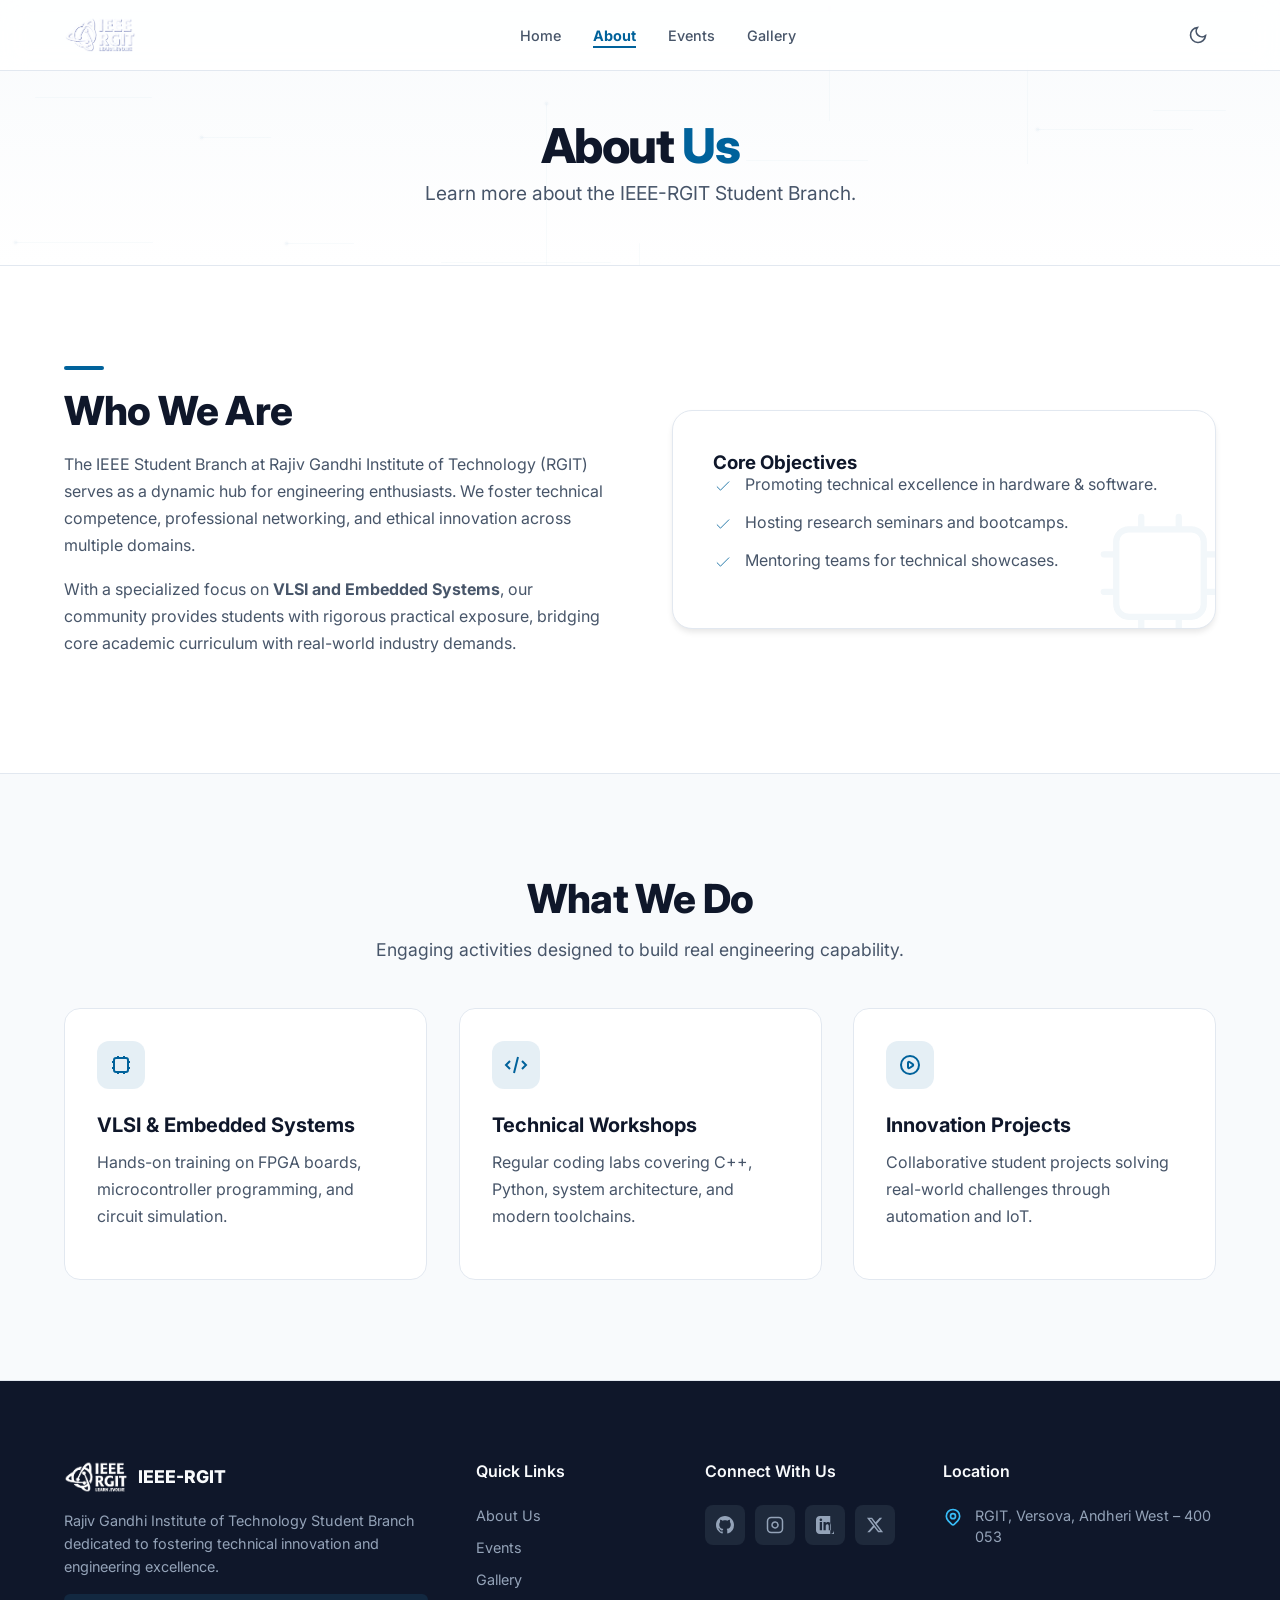
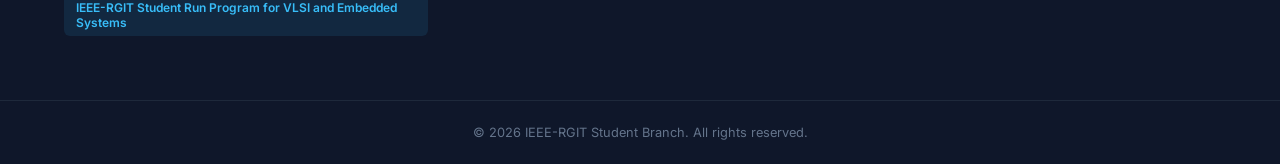
==== commit 591192a6: "about.html" ====
--- a/about.html
+++ b/about.html
@@ -20,7 +20,7 @@
 </head>
 <body>
 
-    <!-- NAVBAR – LOGO ONLY (text removed) -->
+    <!-- NAVBAR – Projects link removed -->
     <header class="navbar" id="navbar">
         <div class="nav-container">
             <a href="index.html" class="brand">
@@ -32,7 +32,6 @@
             <nav class="nav-links">
                 <a href="index.html" class="nav-link">Home</a>
                 <a href="about.html" class="nav-link" style="color: var(--primary); font-weight: 700;">About</a>
-                <a href="projects.html" class="nav-link">Projects</a>
                 <a href="events.html" class="nav-link">Events</a>
                 <a href="gallery.html" class="nav-link">Gallery</a>
             </nav>
@@ -51,7 +50,6 @@
         <div class="mobile-menu" id="mobile-menu">
             <a href="index.html" class="mobile-link">Home</a>
             <a href="about.html" class="mobile-link" style="color: var(--primary);">About</a>
-            <a href="projects.html" class="mobile-link">Projects</a>
             <a href="events.html" class="mobile-link">Events</a>
             <a href="gallery.html" class="mobile-link">Gallery</a>
         </div>
@@ -116,6 +114,7 @@
         </div>
     </section>
 
+    <!-- FOOTER – Projects link removed -->
     <footer class="footer">
         <div class="container footer-grid">
             <div class="footer-col">
@@ -131,7 +130,6 @@
                 <h4 class="footer-title">Quick Links</h4>
                 <ul class="footer-links">
                     <li><a href="about.html">About Us</a></li>
-                    <li><a href="projects.html">Projects</a></li>
                     <li><a href="events.html">Events</a></li>
                     <li><a href="gallery.html">Gallery</a></li>
                 </ul>
--- a/css/style.css
+++ b/css/style.css
@@ -2,7 +2,6 @@
    1. CSS VARIABLES (THEMING)
 ================================================== */
 :root {
-    /* Light Theme (Default) */
     --bg-main: #ffffff;
     --bg-alt: #f8fafc;
     --surface: #ffffff;
@@ -19,7 +18,6 @@
 }
 
 html.dark {
-    /* Dark Theme */
     --bg-main: #0b1120;
     --bg-alt: #0f172a;
     --surface: #1e293b;
@@ -116,7 +114,7 @@
 }
 
 /* ==================================================
-   4. NAVBAR (UPDATED BRAND ICON)
+   4. NAVBAR
 ================================================== */
 .navbar {
     position: fixed;
@@ -145,7 +143,6 @@
     gap: 10px;
 }
 
-/* ---- UPDATED: Brand icon now holds the image logo ---- */
 .brand-icon {
     width: auto;
     height: auto;
@@ -164,24 +161,10 @@
     object-fit: contain;
 }
 
-.brand-text {
-    display: flex;
-    flex-direction: column;
-}
-
 .brand-title {
     font-weight: 800;
     font-size: 1.1rem;
     line-height: 1;
-}
-
-.brand-subtitle {
-    font-size: 0.65rem;
-    color: var(--primary);
-    font-weight: 600;
-    text-transform: uppercase;
-    letter-spacing: 0.05em;
-    margin-top: 2px;
 }
 
 .nav-links {
@@ -201,7 +184,6 @@
     color: var(--primary);
 }
 
-/* Navigation link underline indicator */
 .nav-link::after {
     content: '';
     position: absolute;
@@ -247,13 +229,11 @@
 
 .icon-btn svg { width: 20px; }
 
-/* Theme Toggle Logic */
 html.dark .sun-icon { display: block; }
 html.dark .moon-icon { display: none; }
 html:not(.dark) .sun-icon { display: none; }
 html:not(.dark) .moon-icon { display: block; }
 
-/* Mobile Menu */
 .mobile-menu {
     display: none;
     background: var(--bg-main);
@@ -307,7 +287,6 @@
     transform: translateY(0);
 }
 
-/* Hero individual stagger */
 .hero-content .badge {
     opacity: 0;
     transform: translateY(8px);
@@ -439,7 +418,6 @@
     transform: scale(0.97);
 }
 
-/* Scroll indicator */
 .scroll-indicator {
     position: absolute;
     bottom: 40px;
@@ -531,7 +509,6 @@
 .card-icon svg { width: 24px; }
 .card h3 { margin-bottom: 0.75rem; font-size: 1.25rem; }
 
-/* About specific */
 .section-line {
     width: 40px;
     height: 4px;
@@ -571,7 +548,7 @@
     margin-top: 2px;
 }
 
-/* Projects */
+/* Project cards (homepage) – kept */
 .project-tag {
     font-size: 0.75rem;
     font-weight: 700;
@@ -597,7 +574,6 @@
 .project-link svg { width: 16px; transition: transform 0.2s; }
 .project-link:hover svg { transform: translateX(3px); }
 
-/* Events */
 .event-list {
     max-width: 800px;
     margin: 0 auto;
@@ -633,7 +609,6 @@
     font-weight: 700;
 }
 
-/* Gallery */
 .gallery-grid {
     display: grid;
     grid-template-columns: repeat(auto-fill, minmax(300px, 1fr));
@@ -679,7 +654,7 @@
     gap: 10px;
     margin-bottom: 1rem;
 }
-.footer-brand .brand-icon { background: #38bdf8; color: #0f172a; width: auto; height: auto; background: none; border-radius: 0; }
+.footer-brand .brand-icon { background: none; width: auto; height: auto; border-radius: 0; }
 .footer-brand .brand-icon img { height: 32px; width: auto; display: block; filter: brightness(0) invert(1); }
 .footer-brand .brand-title { color: #f8fafc; }
 .footer-desc {
@@ -754,7 +729,7 @@
 }
 
 /* ==================================================
-   8. REVEAL ANIMATIONS (SCROLL)
+   8. REVEAL ANIMATIONS
 ================================================== */
 .reveal-up {
     opacity: 0;
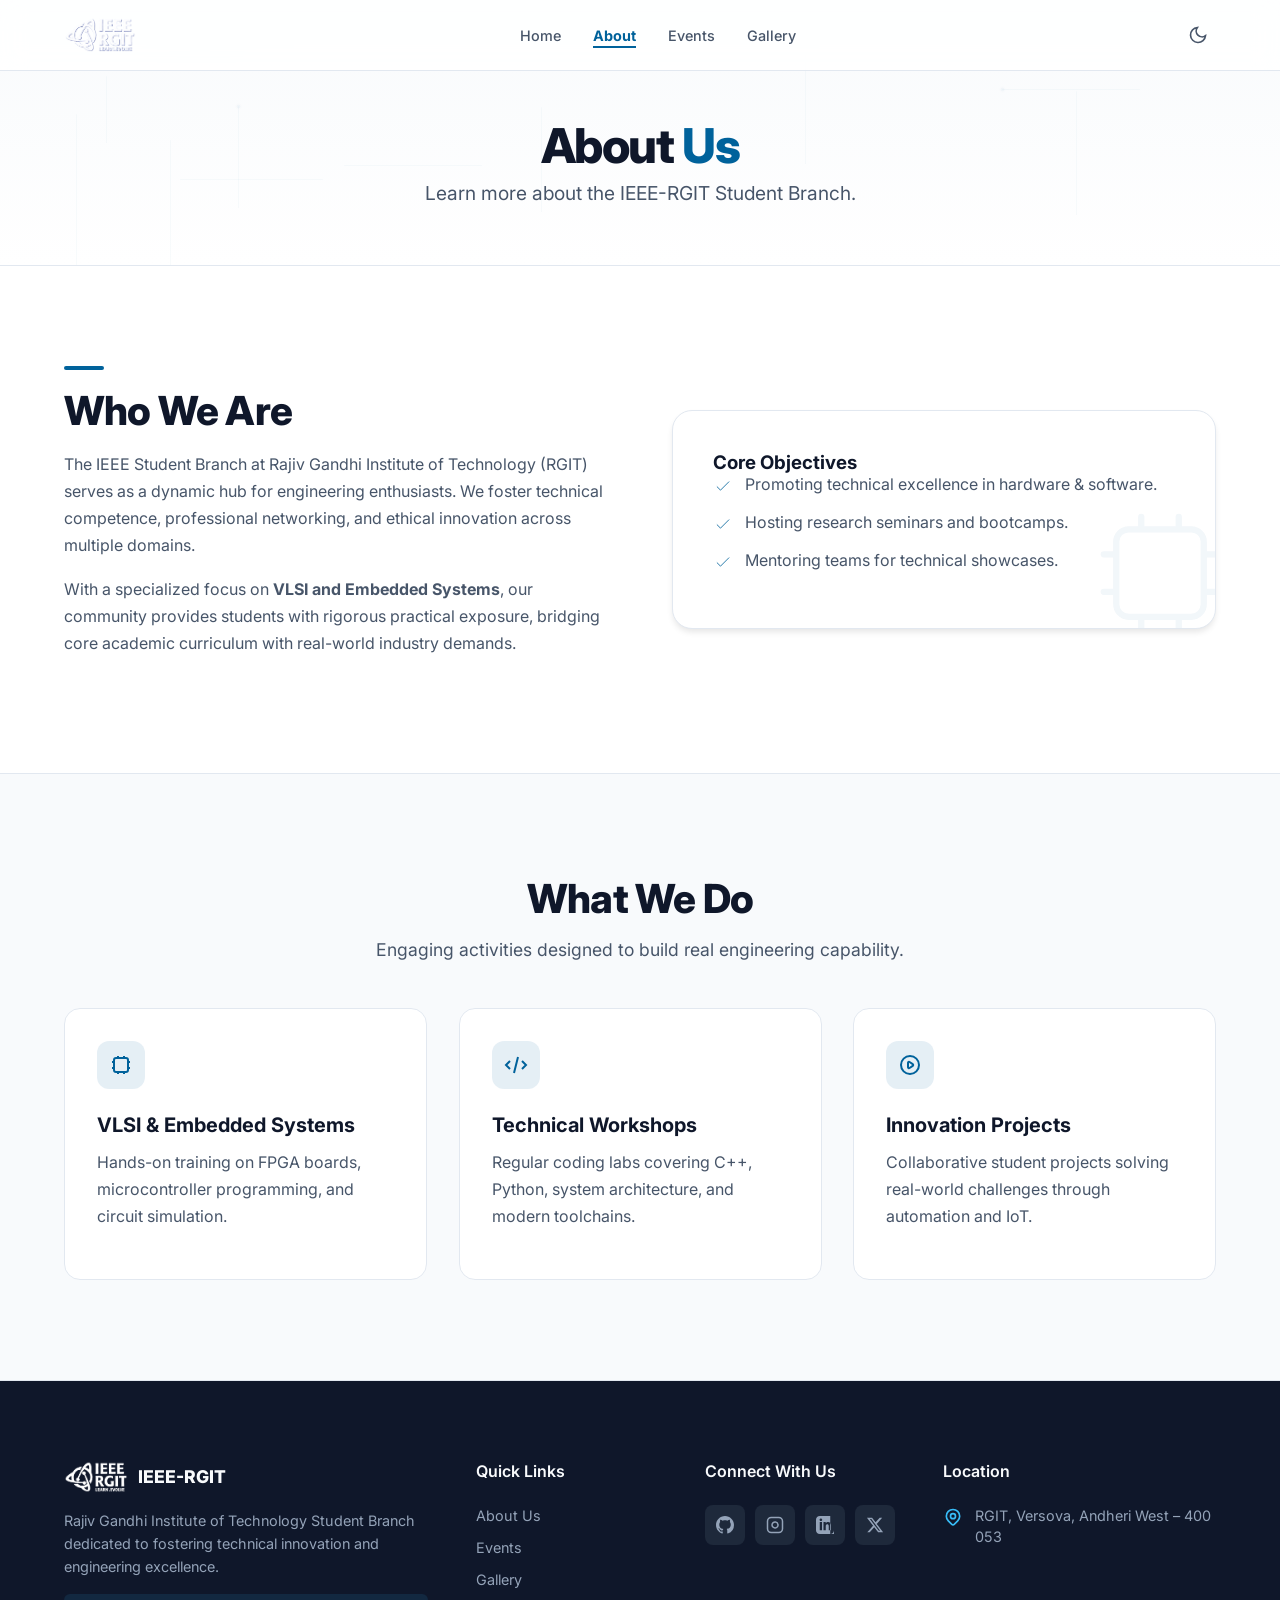
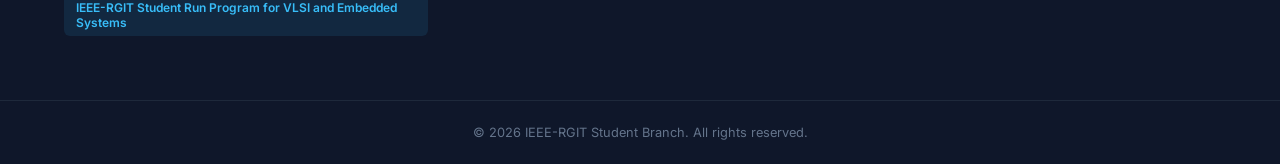
==== commit 7ddd0417: "about.html" ====
--- a/about.html
+++ b/about.html
@@ -6,7 +6,7 @@
     <title>About Us - IEEE-RGIT Student Branch</title>
     <link href="https://fonts.googleapis.com/css2?family=Inter:wght@300;400;500;600;700;800&display=swap" rel="stylesheet">
     <link rel="stylesheet" href="css/style.css">
-    <link rel="stylesheet" href="css/animations.css">
+    <link rel="stylesheet" href="css/animation.css">
     <link rel="stylesheet" href="css/responsive.css">
     <script src="js/theme.js"></script>
     <style>
--- a/css/style.css
+++ b/css/style.css
@@ -263,12 +263,12 @@
    5. HERO SECTION
 ================================================== */
 .hero {
-    min-height: 100vh;
+    min-height: auto;
     display: flex;
     align-items: center;
     justify-content: center;
     text-align: center;
-    padding-top: 70px;
+    padding: 80px 0 60px 0;
     position: relative;
     overflow: hidden;
 }
@@ -318,6 +318,7 @@
     opacity: 1;
     transform: translateY(0);
 }
+
 .scroll-indicator {
     opacity: 0;
     transition: opacity 1s ease;
@@ -455,7 +456,7 @@
 .grid-2-col { display: grid; grid-template-columns: 1fr 1fr; gap: 4rem; align-items: center; }
 .grid-3-col { display: grid; grid-template-columns: repeat(3, 1fr); gap: 2rem; }
 
-.card, .project-card, .event-card {
+.card, .event-card {
     background: var(--surface);
     border: 1px solid var(--border);
     border-radius: 16px;
@@ -548,32 +549,6 @@
     margin-top: 2px;
 }
 
-/* Project cards (homepage) – kept */
-.project-tag {
-    font-size: 0.75rem;
-    font-weight: 700;
-    color: var(--primary);
-    background: rgba(0, 98, 155, 0.1);
-    padding: 4px 10px;
-    border-radius: 6px;
-    display: inline-block;
-    margin-bottom: 1rem;
-}
-html.dark .project-tag { background: rgba(56, 189, 248, 0.1); }
-.project-card { display: flex; flex-direction: column; }
-.project-desc { flex-grow: 1; color: var(--text-muted); font-size: 0.9rem; margin: 1rem 0 1.5rem 0;}
-.project-footer {
-    display: flex;
-    justify-content: space-between;
-    align-items: center;
-    border-top: 1px solid var(--border);
-    padding-top: 1rem;
-}
-.project-meta { font-size: 0.75rem; color: var(--text-muted); font-weight: 600; }
-.project-link { display: flex; align-items: center; gap: 4px; font-size: 0.85rem; font-weight: 600; color: var(--primary); }
-.project-link svg { width: 16px; transition: transform 0.2s; }
-.project-link:hover svg { transform: translateX(3px); }
-
 .event-list {
     max-width: 800px;
     margin: 0 auto;
@@ -632,7 +607,236 @@
 .gallery-item:hover { transform: scale(1.03); border-color: var(--primary); color: var(--primary); }
 
 /* ==================================================
-   7. FOOTER
+   7. TECHNOLOGIES MARQUEE
+================================================== */
+.tech-marquee-section {
+    padding: 60px 0 40px 0;
+    background: var(--bg-alt);
+    border-top: 1px solid var(--border);
+    border-bottom: 1px solid var(--border);
+    overflow: hidden;
+}
+
+.tech-section-title {
+    font-size: 1.2rem !important;
+    font-weight: 600;
+    text-transform: uppercase;
+    letter-spacing: 0.12em;
+    color: var(--text-muted);
+    margin-bottom: 0;
+}
+
+.marquee-wrapper {
+    width: 100%;
+    overflow: hidden;
+    position: relative;
+    padding: 0.75rem 0;
+    background: var(--bg-main);
+    border-top: 1px solid var(--border);
+    border-bottom: 1px solid var(--border);
+}
+
+.marquee-wrapper:first-of-type {
+    border-top: none;
+    border-bottom: 1px solid var(--border);
+}
+
+.marquee-wrapper:last-of-type {
+    border-top: 1px solid var(--border);
+    border-bottom: none;
+}
+
+.marquee-track {
+    display: flex;
+    align-items: center;
+    gap: 1.5rem;
+    width: fit-content;
+    will-change: transform;
+}
+
+.marquee-track-1 {
+    animation: marquee-scroll-right-to-left 55s linear infinite;
+}
+
+.marquee-track-2 {
+    animation: marquee-scroll-left-to-right 55s linear infinite;
+}
+
+@keyframes marquee-scroll-right-to-left {
+    0% { transform: translateX(0); }
+    100% { transform: translateX(-50%); }
+}
+
+@keyframes marquee-scroll-left-to-right {
+    0% { transform: translateX(-50%); }
+    100% { transform: translateX(0); }
+}
+
+.tech-pill {
+    font-size: 0.95rem;
+    font-weight: 500;
+    color: var(--text-main);
+    background: var(--surface-hover);
+    border: 1px solid var(--border);
+    border-radius: 100px;
+    padding: 0.6rem 1.6rem;
+    display: inline-block;
+    white-space: nowrap;
+    user-select: none;
+    transition: border-color 0.3s ease;
+    font-family: 'Inter', system-ui, sans-serif;
+    letter-spacing: -0.01em;
+    flex-shrink: 0;
+}
+
+.tech-pill:hover {
+    border-color: var(--primary);
+}
+
+@media (prefers-reduced-motion: reduce) {
+    .marquee-track-1,
+    .marquee-track-2 {
+        animation: none !important;
+        flex-wrap: wrap;
+        justify-content: center;
+        width: 100%;
+        gap: 0.5rem 0.75rem;
+    }
+    .tech-pill {
+        font-size: 0.85rem;
+        padding: 0.4rem 1rem;
+        white-space: nowrap;
+    }
+    .marquee-wrapper {
+        padding: 0.5rem 0;
+    }
+}
+
+/* ==================================================
+   8. SNAKE GAME SECTION (UPDATED: launch button)
+================================================== */
+.snake-section {
+    padding: 80px 0 60px 0;
+}
+
+.game-launch-wrapper {
+    display: flex;
+    justify-content: center;
+    margin-top: 20px;
+}
+
+.launch-btn {
+    font-size: 1.2rem;
+    padding: 16px 40px;
+    gap: 12px;
+}
+
+.launch-btn svg {
+    width: 22px;
+}
+
+/* ==================================================
+   9. SNAKE MODAL (Window-style overlay)
+================================================== */
+.snake-modal-overlay {
+    display: none;
+    position: fixed;
+    inset: 0;
+    z-index: 1000;
+    justify-content: center;
+    align-items: center;
+}
+
+.snake-modal-overlay.active {
+    display: flex;
+}
+
+/* Backdrop – dims the background, prevents clicks */
+.snake-modal-backdrop {
+    position: absolute;
+    inset: 0;
+    background: rgba(0, 0, 0, 0.5);
+    backdrop-filter: blur(4px);
+    cursor: default;
+}
+
+/* The modal window – centered, 70% of viewport on desktop */
+.snake-modal-window {
+    position: relative;
+    width: 70vw;
+    max-width: 820px;
+    height: 70vh;
+    max-height: 700px;
+    background: var(--bg-main);
+    border-radius: 24px;
+    box-shadow: 0 20px 60px rgba(0, 0, 0, 0.5);
+    overflow: hidden;
+    display: flex;
+    flex-direction: column;
+    z-index: 10;
+    border: 1px solid var(--border);
+}
+
+/* Close button – top-right */
+.snake-modal-close {
+    position: absolute;
+    top: 10px;
+    right: 16px;
+    font-size: 28px;
+    font-weight: 300;
+    color: var(--text-muted);
+    background: none;
+    border: none;
+    cursor: pointer;
+    z-index: 20;
+    transition: color 0.2s, transform 0.2s;
+    line-height: 1;
+    padding: 4px 8px;
+    font-family: system-ui, sans-serif;
+}
+
+.snake-modal-close:hover {
+    color: var(--text-main);
+    transform: scale(1.1);
+}
+
+/* Modal body – fills the window, contains the iframe */
+.snake-modal-body {
+    flex: 1;
+    padding: 12px;
+    display: flex;
+    align-items: center;
+    justify-content: center;
+    background: var(--bg-alt);
+}
+
+.snake-modal-body iframe {
+    width: 100%;
+    height: 100%;
+    border: none;
+    border-radius: 12px;
+    background: var(--bg-main);
+}
+
+/* Responsive: on mobile, use larger width, reduce height */
+@media (max-width: 768px) {
+    .snake-modal-window {
+        width: 92vw;
+        height: 80vh;
+        max-height: none;
+    }
+    .snake-modal-body {
+        padding: 8px;
+    }
+    .snake-modal-close {
+        top: 6px;
+        right: 10px;
+        font-size: 24px;
+    }
+}
+
+/* ==================================================
+   10. FOOTER
 ================================================== */
 .footer {
     background-color: #0f172a;
@@ -729,7 +933,7 @@
 }
 
 /* ==================================================
-   8. REVEAL ANIMATIONS
+   11. REVEAL ANIMATIONS
 ================================================== */
 .reveal-up {
     opacity: 0;
@@ -768,7 +972,7 @@
 .stagger-item:nth-child(6) { transition-delay: 0.52s; }
 
 /* ==================================================
-   9. TECH LINES
+   12. TECH LINES
 ================================================== */
 .tech-lines-container {
     position: absolute;
@@ -801,7 +1005,7 @@
 }
 
 /* ==================================================
-   10. LIGHTBOX
+   13. LIGHTBOX
 ================================================== */
 .lightbox {
     display: none;
@@ -853,7 +1057,7 @@
 }
 
 /* ==================================================
-   11. UTILITY CLASSES
+   14. UTILITY CLASSES
 ================================================== */
 .mt-1 { margin-top: 0.5rem; }
 .mt-2 { margin-top: 1rem; }
@@ -869,7 +1073,7 @@
 .text-center { text-align: center; }
 
 /* ==================================================
-   12. RESPONSIVE OVERRIDES
+   15. RESPONSIVE OVERRIDES
 ================================================== */
 @media (max-width: 1024px) {
     .grid-3-col { grid-template-columns: repeat(2, 1fr); }
@@ -893,6 +1097,31 @@
     .reveal-left { transform: translateX(-20px); }
     .reveal-right { transform: translateX(20px); }
     .stagger-item { transform: translateY(12px); }
+
+    /* Marquee mobile */
+    .tech-marquee-section {
+        padding: 40px 0 20px 0;
+    }
+    .tech-section-title {
+        font-size: 0.9rem !important;
+    }
+    .tech-pill {
+        font-size: 0.8rem;
+        padding: 0.4rem 1rem;
+    }
+    .marquee-track {
+        gap: 1rem;
+    }
+    .marquee-track-1,
+    .marquee-track-2 {
+        animation-duration: 40s;
+    }
+
+    /* Snake launch button mobile */
+    .launch-btn {
+        font-size: 1rem;
+        padding: 14px 28px;
+    }
 }
 
 @media (min-width: 769px) {
--- a/css/animation.css
+++ b/css/animation.css
@@ -0,0 +1,174 @@
+/* ==================================================
+   PRELOADER STYLES & KEYFRAMES
+================================================== */
+.preloader-overlay {
+    position: fixed;
+    inset: 0;
+    background-color: #0b1120;
+    z-index: 9999;
+    display: flex;
+    align-items: center;
+    justify-content: center;
+    opacity: 1;
+    visibility: visible;
+    transition: opacity 0.6s ease 0.2s, visibility 0.6s ease 0.2s;
+    will-change: opacity, visibility;
+    min-height: 100vh;
+}
+
+.preloader-overlay.fade-out {
+    opacity: 0;
+    visibility: hidden;
+}
+
+.preloader-container {
+    display: flex;
+    flex-direction: column;
+    align-items: center;
+    justify-content: center;
+    gap: 5rem; /* Increased to prevent overlap between circuit lines and IEEE text */
+    padding: 20px;
+}
+
+/* ===== EXISTING CHIP ASSEMBLY (100% UNCHANGED) ===== */
+.chip-assembly {
+    position: relative;
+    width: 90px;
+    height: 90px;
+    display: flex;
+    align-items: center;
+    justify-content: center;
+}
+
+.chip-body {
+    position: absolute;
+    width: 60px;
+    height: 60px;
+    background: #1e293b;
+    border: 2px solid #38bdf8;
+    border-radius: 12px;
+    box-shadow: 0 0 20px rgba(56, 189, 248, 0.3);
+    display: flex;
+    align-items: center;
+    justify-content: center;
+    transform: scale(0) rotate(-45deg);
+    opacity: 0;
+    animation: assembleChip 0.7s cubic-bezier(0.175, 0.885, 0.32, 1.275) forwards;
+    animation-delay: 1.0s;
+}
+
+.chip-core {
+    width: 24px;
+    height: 24px;
+    background: rgba(56, 189, 248, 0.15);
+    border: 1px solid #38bdf8;
+    border-radius: 6px;
+    position: relative;
+    display: flex;
+    align-items: center;
+    justify-content: center;
+}
+
+.core-pulse {
+    width: 8px;
+    height: 8px;
+    background: #38bdf8;
+    border-radius: 50%;
+    box-shadow: 0 0 10px #38bdf8;
+    animation: coreGlow 1.2s infinite ease-in-out;
+}
+
+.chip-pins {
+    position: absolute;
+    display: flex;
+    justify-content: space-around;
+}
+.chip-pins span {
+    background: #38bdf8;
+    box-shadow: 0 0 6px rgba(56, 189, 248, 0.6);
+}
+.pin-top, .pin-bottom { width: 30px; height: 4px; left: 13px; }
+.pin-top { top: -6px; }
+.pin-top span, .pin-bottom span { width: 6px; height: 4px; }
+.pin-bottom { bottom: -6px; }
+
+.pin-left, .pin-right { height: 30px; width: 4px; top: 13px; flex-direction: column; }
+.pin-left { left: -6px; }
+.pin-left span, .pin-right span { width: 4px; height: 6px; }
+.pin-right { right: -6px; }
+
+.incoming-lines {
+    position: absolute;
+    display: flex;
+    gap: 12px;
+}
+.incoming-lines span {
+    background: linear-gradient(90deg, transparent, #38bdf8, transparent);
+    box-shadow: 0 0 8px rgba(56, 189, 248, 0.5);
+}
+.top-lines { flex-direction: row; top: -50px; animation: slideDown 0.9s cubic-bezier(0.25, 1, 0.5, 1) forwards; }
+.top-lines span { width: 3px; height: 30px; }
+.bottom-lines { flex-direction: row; bottom: -50px; animation: slideUp 0.9s cubic-bezier(0.25, 1, 0.5, 1) forwards; }
+.bottom-lines span { width: 3px; height: 30px; }
+.left-lines { flex-direction: column; left: -50px; animation: slideRight 0.9s cubic-bezier(0.25, 1, 0.5, 1) forwards; }
+.left-lines span { width: 30px; height: 3px; }
+.right-lines { flex-direction: column; right: -50px; animation: slideLeft 0.9s cubic-bezier(0.25, 1, 0.5, 1) forwards; }
+.right-lines span { width: 30px; height: 3px; }
+
+/* ===== IEEE TEXT ===== */
+.preloader-text {
+    font-size: 2.2rem;
+    font-weight: 800;
+    color: #f8fafc;
+    letter-spacing: 0.3em;
+    text-transform: uppercase;
+    opacity: 0;
+    transform: translateY(12px);
+    animation: textFadeIn 0.8s cubic-bezier(0.16, 1, 0.3, 1) forwards;
+    animation-delay: 1.8s;
+    text-shadow: 0 0 15px rgba(56, 189, 248, 0.3);
+    line-height: 1.2;
+}
+
+/* ===== EXISTING KEYFRAMES (unchanged) ===== */
+@keyframes slideDown {
+    0% { transform: translateY(-70px); opacity: 0; }
+    100% { transform: translateY(0); opacity: 1; }
+}
+@keyframes slideUp {
+    0% { transform: translateY(70px); opacity: 0; }
+    100% { transform: translateY(0); opacity: 1; }
+}
+@keyframes slideRight {
+    0% { transform: translateX(-70px); opacity: 0; }
+    100% { transform: translateX(0); opacity: 1; }
+}
+@keyframes slideLeft {
+    0% { transform: translateX(70px); opacity: 0; }
+    100% { transform: translateX(0); opacity: 1; }
+}
+@keyframes assembleChip {
+    0% { transform: scale(0) rotate(-45deg); opacity: 0; }
+    70% { transform: scale(1.08) rotate(3deg); opacity: 1; }
+    100% { transform: scale(1) rotate(0deg); opacity: 1; }
+}
+@keyframes coreGlow {
+    0%, 100% { transform: scale(0.9); opacity: 0.6; box-shadow: 0 0 5px #38bdf8; }
+    50% { transform: scale(1.2); opacity: 1; box-shadow: 0 0 18px #38bdf8; }
+}
+@keyframes textFadeIn {
+    0% { opacity: 0; transform: translateY(12px); letter-spacing: 0.1em; }
+    100% { opacity: 1; transform: translateY(0); letter-spacing: 0.3em; }
+}
+
+/* ===== RESPONSIVE TWEAKS ===== */
+@media (max-width: 480px) {
+    .chip-assembly { transform: scale(0.8); }
+    .preloader-container { gap: 3.5rem; } /* Slightly smaller gap on mobile */
+    .preloader-text { font-size: 1.8rem; letter-spacing: 0.2em; }
+}
+@media (max-height: 600px) {
+    .chip-assembly { transform: scale(0.7); }
+    .preloader-container { gap: 2.5rem; }
+    .preloader-text { font-size: 1.5rem; }
+}
--- a/css/responsive.css
+++ b/css/responsive.css
@@ -63,6 +63,25 @@
     .location {
         justify-content: center;
     }
+
+    /* Technologies marquee mobile */
+    .tech-marquee-section {
+        padding: 40px 0 20px 0;
+    }
+    .tech-section-title {
+        font-size: 0.9rem !important;
+    }
+    .tech-pill {
+        font-size: 0.75rem;
+        padding: 0.35rem 0.85rem;
+    }
+    .marquee-track {
+        gap: 0.75rem;
+    }
+    .marquee-track-1,
+    .marquee-track-2 {
+        animation-duration: 35s;
+    }
 }
 
 /* Hide desktop menu items completely on small screens */
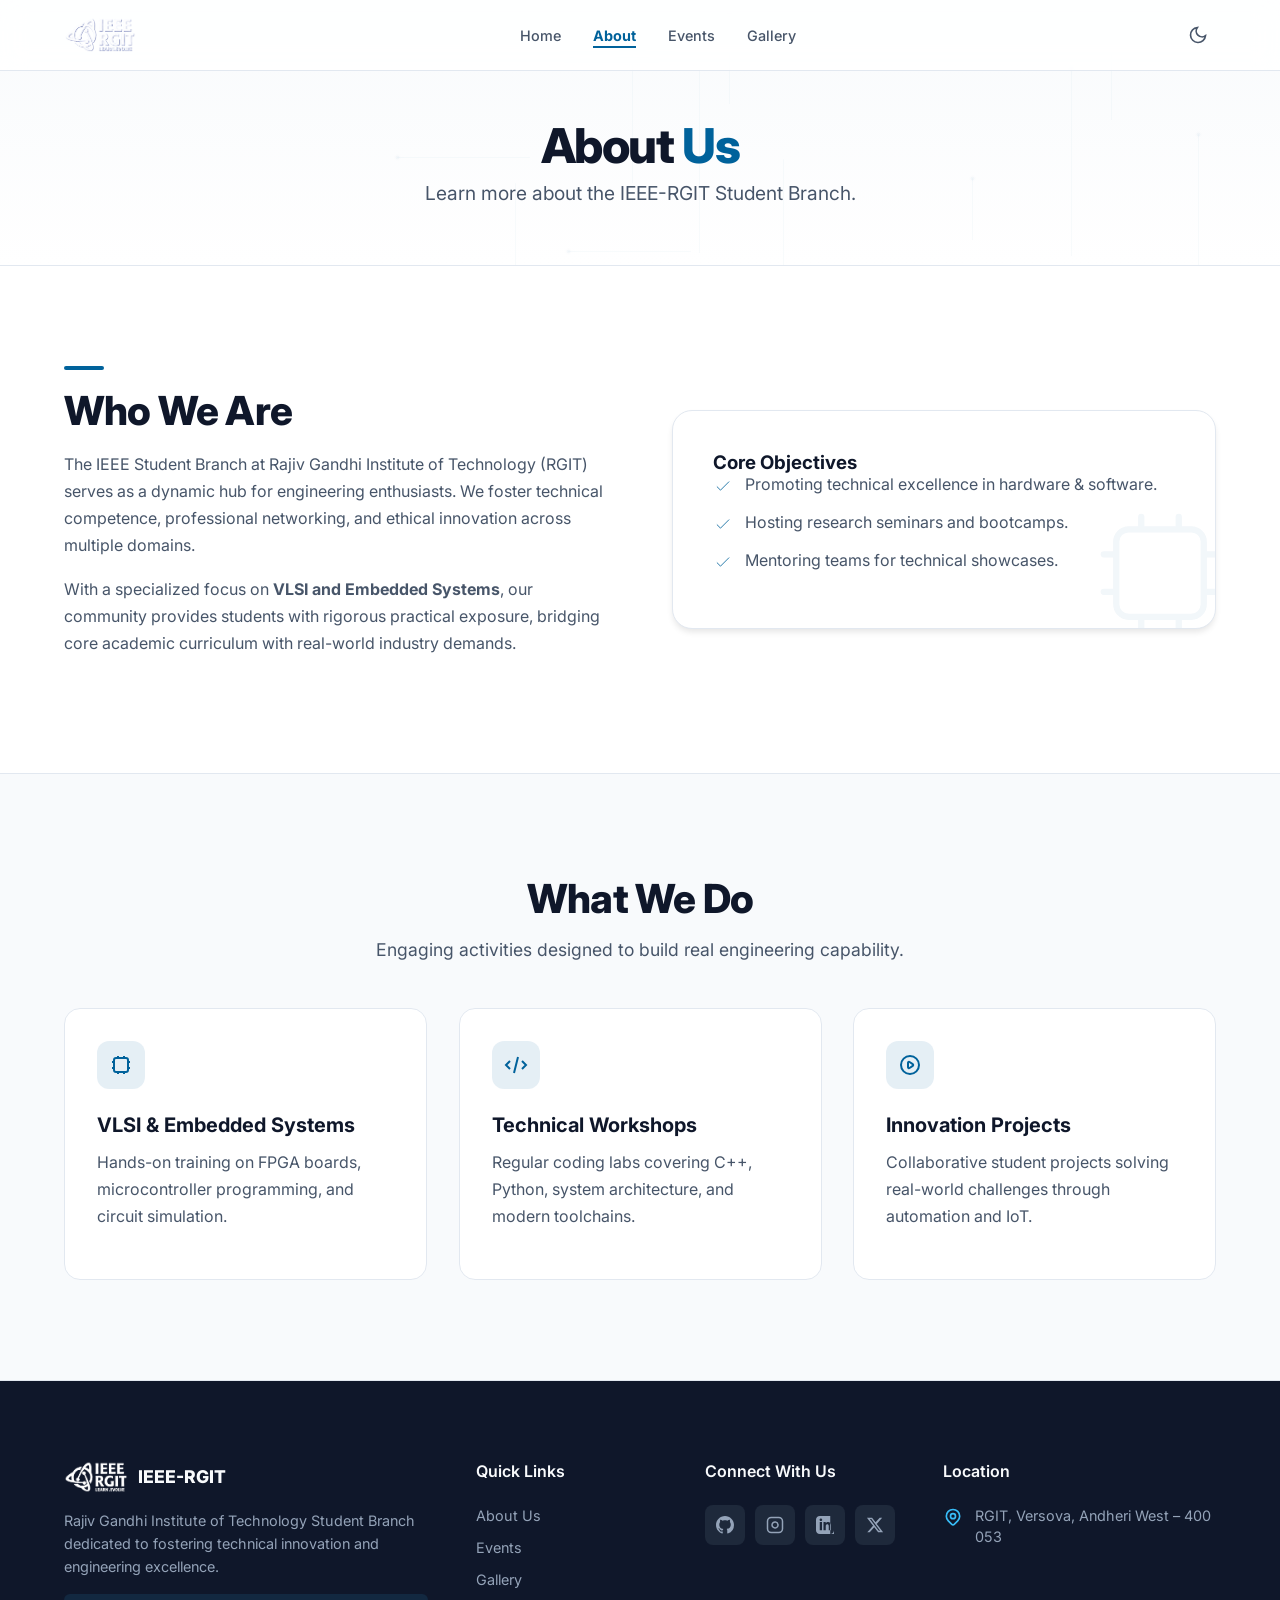
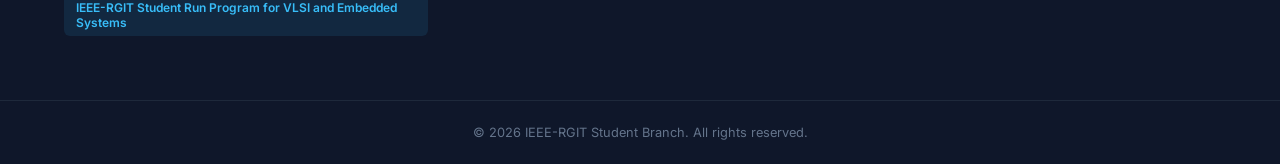
==== commit 7d63566a: "about.html" ====
--- a/about.html
+++ b/about.html
@@ -160,7 +160,7 @@
         </div>
     </footer>
 
-    <script src="js/animations.js"></script>
+    <script src="js/animation.js"></script>
     <script src="js/main.js"></script>
 
     <script>
--- a/css/animation.css
+++ b/css/animation.css
@@ -26,7 +26,7 @@
     flex-direction: column;
     align-items: center;
     justify-content: center;
-    gap: 5rem; /* Increased to prevent overlap between circuit lines and IEEE text */
+    gap: 5rem;
     padding: 20px;
 }
 
@@ -164,7 +164,7 @@
 /* ===== RESPONSIVE TWEAKS ===== */
 @media (max-width: 480px) {
     .chip-assembly { transform: scale(0.8); }
-    .preloader-container { gap: 3.5rem; } /* Slightly smaller gap on mobile */
+    .preloader-container { gap: 3.5rem; }
     .preloader-text { font-size: 1.8rem; letter-spacing: 0.2em; }
 }
 @media (max-height: 600px) {
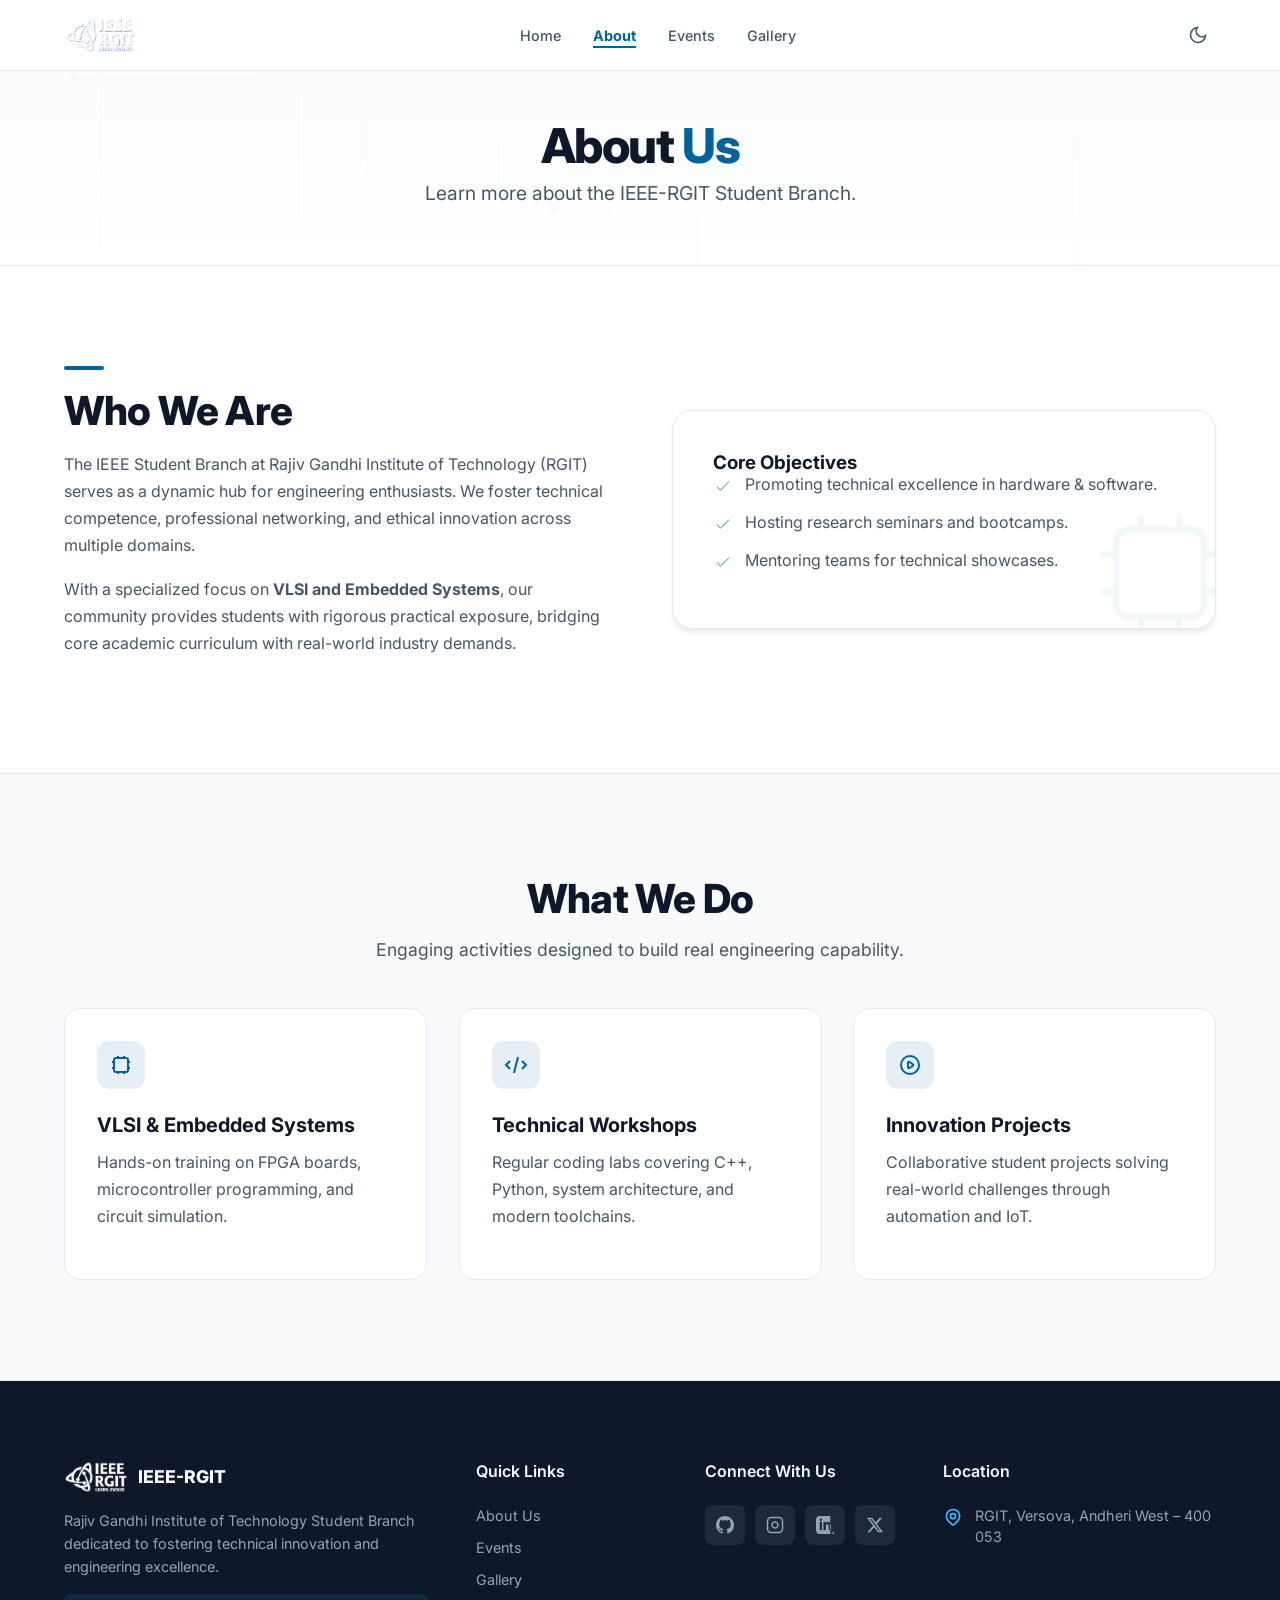
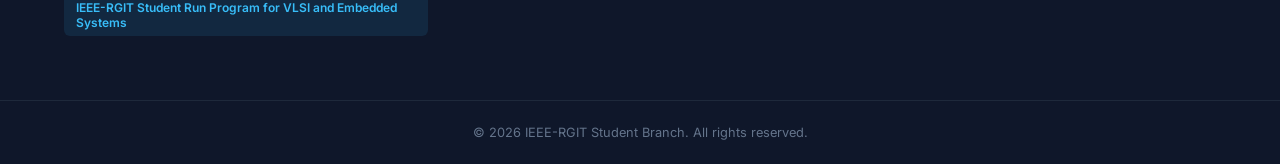
==== commit 1b1dc745: "about.html" ====
--- a/about.html
+++ b/about.html
@@ -114,7 +114,7 @@
         </div>
     </section>
 
-    <!-- FOOTER – Projects link removed -->
+    <!-- FOOTER -->
     <footer class="footer">
         <div class="container footer-grid">
             <div class="footer-col">
@@ -139,7 +139,8 @@
                 <h4 class="footer-title">Connect With Us</h4>
                 <div class="social-icons">
                     <a href="#" class="social-icon" aria-label="GitHub"><svg viewBox="0 0 24 24" fill="currentColor"><path d="M12 0C5.37 0 0 5.37 0 12c0 5.31 3.435 9.795 8.205 11.385.6.105.825-.255.825-.57 0-.285-.015-1.23-.015-2.235-3.015.555-3.795-.735-4.035-1.41-.135-.345-.72-1.41-1.23-1.695-.42-.225-1.02-.78-.015-.795.945-.015 1.62.87 1.845 1.23 1.08 1.815 2.805 1.305 3.495.99.105-.78.42-1.305.765-1.605-2.67-.3-5.46-1.335-5.46-5.925 0-1.305.465-2.385 1.23-3.225-.12-.3-.54-1.53.12-3.18 0 0 1.005-.315 3.3 1.23.96-.27 1.98-.405 3-.405s2.04.135 3 .405c2.295-1.56 3.3-1.23 3.3-1.23.66 1.65.24 2.88.12 3.18.765.84 1.23 1.905 1.23 3.225 0 4.605-2.805 5.625-5.475 5.925.435.375.81 1.095.81 2.22 0 1.605-.015 2.895-.015 3.3 0 .315.225.69.825.57A12.02 12.02 0 0024 12c0-6.63-5.37-12-12-12z"/></svg></a>
-                    <a href="#" class="social-icon" aria-label="Instagram"><svg viewBox="0 0 24 24" fill="none" stroke="currentColor" stroke-width="2"><rect width="20" height="20" x="2" y="2" rx="5" ry="5"/><path d="M16 11.37A4 4 0 1112.63 8 4 4 0 0116 11.37z"/><line x1="17.5" x2="17.51" y1="6.5" y2="6.5"/></svg></a>
+                    <!-- Instagram link updated -->
+                    <a href="https://www.instagram.com/ieeergit/" target="_blank" rel="noopener noreferrer" class="social-icon" aria-label="Instagram"><svg viewBox="0 0 24 24" fill="none" stroke="currentColor" stroke-width="2"><rect width="20" height="20" x="2" y="2" rx="5" ry="5"/><path d="M16 11.37A4 4 0 1112.63 8 4 4 0 0116 11.37z"/><line x1="17.5" x2="17.51" y1="6.5" y2="6.5"/></svg></a>
                     <a href="#" class="social-icon" aria-label="LinkedIn"><svg viewBox="0 0 24 24" fill="currentColor"><path d="M19 0h-14c-2.761 0-5 2.239-5 5v14c0 2.761 2.239 5 5 5h14c2.762 0 5-2.239 5-5v14c0-2.761-2.238-5-5-5zm-11 19h-3v-11h3v11zm-1.5-12.268c-.966 0-1.75-.79-1.75-1.764s.784-1.764 1.75-1.764 1.75.79 1.75 1.764-.783 1.764-1.75 1.764zm13.5 12.268h-3v-5.604c0-3.368-4-3.113-4 0v5.604h-3v-11h3v1.765c1.396-2.586 7-2.777 7 2.476v6.759z"/></svg></a>
                     <a href="#" class="social-icon" aria-label="Twitter"><svg viewBox="0 0 24 24" fill="currentColor"><path d="M18.244 2.25h3.308l-7.227 8.26 8.502 11.24H16.17l-5.214-6.817L4.99 21.75H1.68l7.73-8.835L1.254 2.25H8.08l4.713 6.231zm-1.161 17.52h1.833L7.084 4.126H5.117z"/></svg></a>
                 </div>
--- a/css/style.css
+++ b/css/style.css
@@ -260,7 +260,7 @@
 }
 
 /* ==================================================
-   5. HERO SECTION
+   5. HERO SECTION — FIXED: natural height, no 100vh
 ================================================== */
 .hero {
     min-height: auto;
@@ -713,7 +713,7 @@
 }
 
 /* ==================================================
-   8. SNAKE GAME SECTION (UPDATED: launch button)
+   8. SNAKE GAME SECTION
 ================================================== */
 .snake-section {
     padding: 80px 0 60px 0;
@@ -736,7 +736,7 @@
 }
 
 /* ==================================================
-   9. SNAKE MODAL (Window-style overlay)
+   9. SNAKE MODAL
 ================================================== */
 .snake-modal-overlay {
     display: none;
@@ -751,7 +751,6 @@
     display: flex;
 }
 
-/* Backdrop – dims the background, prevents clicks */
 .snake-modal-backdrop {
     position: absolute;
     inset: 0;
@@ -760,7 +759,6 @@
     cursor: default;
 }
 
-/* The modal window – centered, 70% of viewport on desktop */
 .snake-modal-window {
     position: relative;
     width: 70vw;
@@ -777,7 +775,6 @@
     border: 1px solid var(--border);
 }
 
-/* Close button – top-right */
 .snake-modal-close {
     position: absolute;
     top: 10px;
@@ -800,7 +797,6 @@
     transform: scale(1.1);
 }
 
-/* Modal body – fills the window, contains the iframe */
 .snake-modal-body {
     flex: 1;
     padding: 12px;
@@ -818,7 +814,6 @@
     background: var(--bg-main);
 }
 
-/* Responsive: on mobile, use larger width, reduce height */
 @media (max-width: 768px) {
     .snake-modal-window {
         width: 92vw;
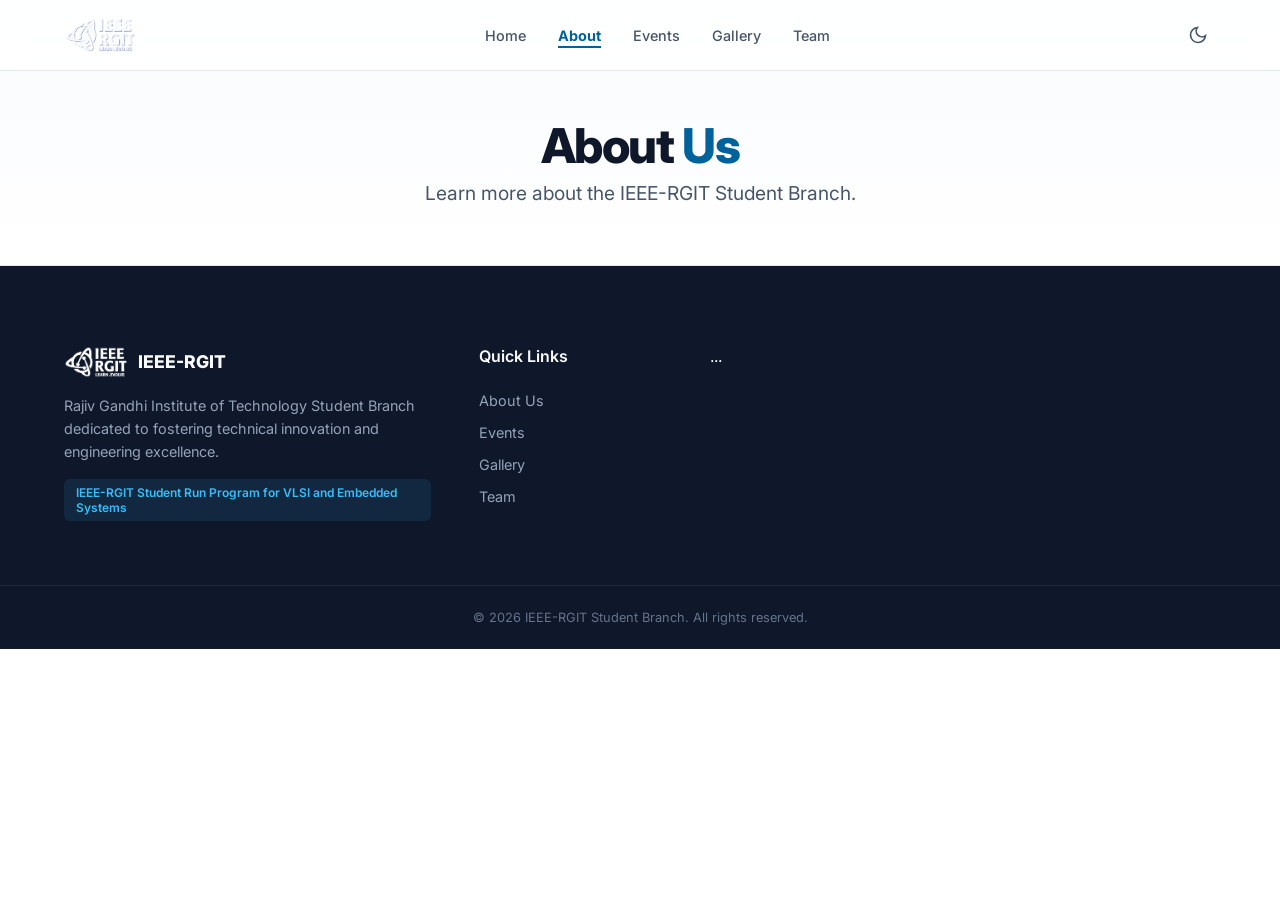
==== commit 2c40aaf1: "about.html" ====
--- a/about.html
+++ b/about.html
@@ -20,7 +20,7 @@
 </head>
 <body>
 
-    <!-- NAVBAR – Projects link removed -->
+    <!-- NAVBAR – with Team link -->
     <header class="navbar" id="navbar">
         <div class="nav-container">
             <a href="index.html" class="brand">
@@ -34,6 +34,7 @@
                 <a href="about.html" class="nav-link" style="color: var(--primary); font-weight: 700;">About</a>
                 <a href="events.html" class="nav-link">Events</a>
                 <a href="gallery.html" class="nav-link">Gallery</a>
+                <a href="team.html" class="nav-link">Team</a>
             </nav>
 
             <div class="nav-actions">
@@ -52,9 +53,11 @@
             <a href="about.html" class="mobile-link" style="color: var(--primary);">About</a>
             <a href="events.html" class="mobile-link">Events</a>
             <a href="gallery.html" class="mobile-link">Gallery</a>
+            <a href="team.html" class="mobile-link">Team</a>
         </div>
     </header>
 
+    <!-- Page content unchanged -->
     <section class="page-header relative overflow-hidden">
         <div class="tech-lines-container" id="about-tech-lines"></div>
         <div class="container reveal-up">
@@ -63,58 +66,9 @@
         </div>
     </section>
 
-    <section class="section" id="about-core">
-        <div class="container grid-2-col">
-            <div class="about-text reveal-left">
-                <div class="section-line"></div>
-                <h2 class="section-title">Who We Are</h2>
-                <p class="text-muted">The IEEE Student Branch at Rajiv Gandhi Institute of Technology (RGIT) serves as a dynamic hub for engineering enthusiasts. We foster technical competence, professional networking, and ethical innovation across multiple domains.</p>
-                <p class="text-muted">With a specialized focus on <strong>VLSI and Embedded Systems</strong>, our community provides students with rigorous practical exposure, bridging core academic curriculum with real-world industry demands.</p>
-            </div>
-            <div class="about-card reveal-right">
-                <div class="card-glass">
-                    <div class="tech-decorative-icon">
-                        <svg viewBox="0 0 24 24" fill="none" stroke="currentColor" stroke-width="1"><path stroke-linecap="round" stroke-linejoin="round" d="M9 3v2m6-2v2M9 19v2m6-2v2M5 9H3m2 6H3m18-6h-2m2 6h-2M7 19h10a2 2 0 002-2V7a2 2 0 00-2-2H7a2 2 0 00-2 2v10a2 2 0 002 2z"/></svg>
-                    </div>
-                    <h3>Core Objectives</h3>
-                    <ul class="objective-list">
-                        <li><svg viewBox="0 0 24 24" fill="none" stroke="currentColor"><path stroke-linecap="round" stroke-linejoin="round" d="M5 13l4 4L19 7"/></svg> Promoting technical excellence in hardware & software.</li>
-                        <li><svg viewBox="0 0 24 24" fill="none" stroke="currentColor"><path stroke-linecap="round" stroke-linejoin="round" d="M5 13l4 4L19 7"/></svg> Hosting research seminars and bootcamps.</li>
-                        <li><svg viewBox="0 0 24 24" fill="none" stroke="currentColor"><path stroke-linecap="round" stroke-linejoin="round" d="M5 13l4 4L19 7"/></svg> Mentoring teams for technical showcases.</li>
-                    </ul>
-                </div>
-            </div>
-        </div>
-    </section>
+    <!-- ... rest of about.html remains exactly the same ... -->
 
-    <section class="section bg-alt" id="what-we-do">
-        <div class="tech-lines-container" id="wwd-tech-lines"></div>
-        <div class="container">
-            <div class="section-header reveal-up">
-                <h2 class="section-title">What We Do</h2>
-                <p class="section-subtitle">Engaging activities designed to build real engineering capability.</p>
-            </div>
-            <div class="grid-3-col stagger-container">
-                <div class="card hover-lift stagger-item">
-                    <div class="card-icon"><svg viewBox="0 0 24 24" fill="none" stroke="currentColor" stroke-width="2"><path d="M9 3v2m6-2v2M9 19v2m6-2v2M5 9H3m2 6H3m18-6h-2m2 6h-2M7 19h10a2 2 0 002-2V7a2 2 0 00-2-2H7a2 2 0 00-2 2v10a2 2 0 002 2z"/></svg></div>
-                    <h3>VLSI & Embedded Systems</h3>
-                    <p class="text-muted">Hands-on training on FPGA boards, microcontroller programming, and circuit simulation.</p>
-                </div>
-                <div class="card hover-lift stagger-item">
-                    <div class="card-icon"><svg viewBox="0 0 24 24" fill="none" stroke="currentColor" stroke-width="2"><path d="M10 20l4-16m4 4l4 4-4 4M6 16l-4-4 4-4"/></svg></div>
-                    <h3>Technical Workshops</h3>
-                    <p class="text-muted">Regular coding labs covering C++, Python, system architecture, and modern toolchains.</p>
-                </div>
-                <div class="card hover-lift stagger-item">
-                    <div class="card-icon"><svg viewBox="0 0 24 24" fill="none" stroke="currentColor" stroke-width="2"><path d="M14.752 11.168l-3.197-2.132A1 1 0 0010 9.87v4.263a1 1 0 001.555.832l3.197-2.132a1 1 0 000-1.664z"/><path d="M21 12a9 9 0 11-18 0 9 9 0 0118 0z"/></svg></div>
-                    <h3>Innovation Projects</h3>
-                    <p class="text-muted">Collaborative student projects solving real-world challenges through automation and IoT.</p>
-                </div>
-            </div>
-        </div>
-    </section>
-
-    <!-- FOOTER -->
+    <!-- FOOTER (unchanged, but Quick Links updated with Team) -->
     <footer class="footer">
         <div class="container footer-grid">
             <div class="footer-col">
@@ -125,34 +79,17 @@
                 <p class="footer-desc">Rajiv Gandhi Institute of Technology Student Branch dedicated to fostering technical innovation and engineering excellence.</p>
                 <div class="footer-highlight">IEEE-RGIT Student Run Program for VLSI and Embedded Systems</div>
             </div>
-            
             <div class="footer-col">
                 <h4 class="footer-title">Quick Links</h4>
                 <ul class="footer-links">
                     <li><a href="about.html">About Us</a></li>
                     <li><a href="events.html">Events</a></li>
                     <li><a href="gallery.html">Gallery</a></li>
+                    <li><a href="team.html">Team</a></li>
                 </ul>
             </div>
-            
-            <div class="footer-col">
-                <h4 class="footer-title">Connect With Us</h4>
-                <div class="social-icons">
-                    <a href="#" class="social-icon" aria-label="GitHub"><svg viewBox="0 0 24 24" fill="currentColor"><path d="M12 0C5.37 0 0 5.37 0 12c0 5.31 3.435 9.795 8.205 11.385.6.105.825-.255.825-.57 0-.285-.015-1.23-.015-2.235-3.015.555-3.795-.735-4.035-1.41-.135-.345-.72-1.41-1.23-1.695-.42-.225-1.02-.78-.015-.795.945-.015 1.62.87 1.845 1.23 1.08 1.815 2.805 1.305 3.495.99.105-.78.42-1.305.765-1.605-2.67-.3-5.46-1.335-5.46-5.925 0-1.305.465-2.385 1.23-3.225-.12-.3-.54-1.53.12-3.18 0 0 1.005-.315 3.3 1.23.96-.27 1.98-.405 3-.405s2.04.135 3 .405c2.295-1.56 3.3-1.23 3.3-1.23.66 1.65.24 2.88.12 3.18.765.84 1.23 1.905 1.23 3.225 0 4.605-2.805 5.625-5.475 5.925.435.375.81 1.095.81 2.22 0 1.605-.015 2.895-.015 3.3 0 .315.225.69.825.57A12.02 12.02 0 0024 12c0-6.63-5.37-12-12-12z"/></svg></a>
-                    <!-- Instagram link updated -->
-                    <a href="https://www.instagram.com/ieeergit/" target="_blank" rel="noopener noreferrer" class="social-icon" aria-label="Instagram"><svg viewBox="0 0 24 24" fill="none" stroke="currentColor" stroke-width="2"><rect width="20" height="20" x="2" y="2" rx="5" ry="5"/><path d="M16 11.37A4 4 0 1112.63 8 4 4 0 0116 11.37z"/><line x1="17.5" x2="17.51" y1="6.5" y2="6.5"/></svg></a>
-                    <a href="#" class="social-icon" aria-label="LinkedIn"><svg viewBox="0 0 24 24" fill="currentColor"><path d="M19 0h-14c-2.761 0-5 2.239-5 5v14c0 2.761 2.239 5 5 5h14c2.762 0 5-2.239 5-5v14c0-2.761-2.238-5-5-5zm-11 19h-3v-11h3v11zm-1.5-12.268c-.966 0-1.75-.79-1.75-1.764s.784-1.764 1.75-1.764 1.75.79 1.75 1.764-.783 1.764-1.75 1.764zm13.5 12.268h-3v-5.604c0-3.368-4-3.113-4 0v5.604h-3v-11h3v1.765c1.396-2.586 7-2.777 7 2.476v6.759z"/></svg></a>
-                    <a href="#" class="social-icon" aria-label="Twitter"><svg viewBox="0 0 24 24" fill="currentColor"><path d="M18.244 2.25h3.308l-7.227 8.26 8.502 11.24H16.17l-5.214-6.817L4.99 21.75H1.68l7.73-8.835L1.254 2.25H8.08l4.713 6.231zm-1.161 17.52h1.833L7.084 4.126H5.117z"/></svg></a>
-                </div>
-            </div>
-            
-            <div class="footer-col">
-                <h4 class="footer-title">Location</h4>
-                <div class="location">
-                    <svg viewBox="0 0 24 24" fill="none" stroke="currentColor" stroke-width="2"><path d="M17.657 16.657L13.414 20.9a1.998 1.998 0 01-2.827 0l-4.244-4.243a8 8 0 1111.314 0z"/><path d="M15 11a3 3 0 11-6 0 3 3 0 016 0z"/></svg>
-                    <span>RGIT, Versova, Andheri West – 400 053</span>
-                </div>
-            </div>
+            <!-- social icons and location unchanged -->
+            ...
         </div>
         <div class="footer-bottom">
             <div class="container">
@@ -163,36 +100,6 @@
 
     <script src="js/animation.js"></script>
     <script src="js/main.js"></script>
-
-    <script>
-        document.addEventListener("DOMContentLoaded", () => {
-            const container = document.getElementById('about-tech-lines');
-            if (!container) return;
-            let numLines = window.innerWidth < 768 ? 5 : 12;
-            for (let i = 0; i < numLines; i++) {
-                const isHorizontal = Math.random() > 0.5;
-                const line = document.createElement('div');
-                line.classList.add('circuit-line');
-                line.style.top = `${Math.random() * 100}%`;
-                line.style.left = `${Math.random() * 100}%`;
-                if (isHorizontal) {
-                    line.style.width = `${Math.random() * 150 + 50}px`;
-                    line.style.height = '1px';
-                } else {
-                    line.style.width = '1px';
-                    line.style.height = `${Math.random() * 150 + 50}px`;
-                }
-                container.appendChild(line);
-                if (Math.random() > 0.6) {
-                    const dot = document.createElement('div');
-                    dot.classList.add('circuit-dot');
-                    dot.style.top = line.style.top;
-                    dot.style.left = line.style.left;
-                    dot.style.transform = 'translate(-1.5px, -1.5px)'; 
-                    container.appendChild(dot);
-                }
-            }
-        });
-    </script>
+    <!-- tech lines script unchanged -->
 </body>
 </html>
--- a/css/style.css
+++ b/css/style.css
@@ -268,7 +268,7 @@
     align-items: center;
     justify-content: center;
     text-align: center;
-    padding: 80px 0 60px 0;
+    padding: 110px 0 0 0; /* increased top spacing for badge, removed bottom padding */
     position: relative;
     overflow: hidden;
 }
@@ -317,15 +317,6 @@
 .hero-content.hero-ready .hero-cta {
     opacity: 1;
     transform: translateY(0);
-}
-
-.scroll-indicator {
-    opacity: 0;
-    transition: opacity 1s ease;
-    transition-delay: 0.8s;
-}
-.hero-content.hero-ready ~ .scroll-indicator {
-    opacity: 0.5;
 }
 
 .badge {
@@ -417,37 +408,6 @@
 }
 .btn-outline:active {
     transform: scale(0.97);
-}
-
-.scroll-indicator {
-    position: absolute;
-    bottom: 40px;
-    left: 50%;
-    transform: translateX(-50%);
-    opacity: 0.5;
-}
-.mouse {
-    width: 24px;
-    height: 36px;
-    border: 2px solid var(--text-muted);
-    border-radius: 12px;
-    position: relative;
-}
-.mouse::before {
-    content: '';
-    position: absolute;
-    width: 4px;
-    height: 6px;
-    background: var(--text-muted);
-    left: 50%;
-    transform: translateX(-50%);
-    top: 6px;
-    border-radius: 2px;
-    animation: scroll 1.5s infinite;
-}
-@keyframes scroll {
-    0% { transform: translate(-50%, 0); opacity: 1; }
-    100% { transform: translate(-50%, 15px); opacity: 0; }
 }
 
 /* ==================================================
@@ -1068,7 +1028,14 @@
 .text-center { text-align: center; }
 
 /* ==================================================
-   15. RESPONSIVE OVERRIDES
+   15. TARGETED HOMEPAGE ABOUT SECTION PADDING
+================================================== */
+#about {
+    padding-top: 16px; /* approximately 12pt gap after Hero CTA */
+}
+
+/* ==================================================
+   16. RESPONSIVE OVERRIDES
 ================================================== */
 @media (max-width: 1024px) {
     .grid-3-col { grid-template-columns: repeat(2, 1fr); }
@@ -1117,6 +1084,14 @@
         font-size: 1rem;
         padding: 14px 28px;
     }
+
+    /* Mobile hero: increase top padding to keep badge spaced */
+    .hero {
+        padding-top: 120px; /* extra spacing on mobile */
+    }
+    #about {
+        padding-top: 16px; /* keep the same 16px gap on mobile */
+    }
 }
 
 @media (min-width: 769px) {
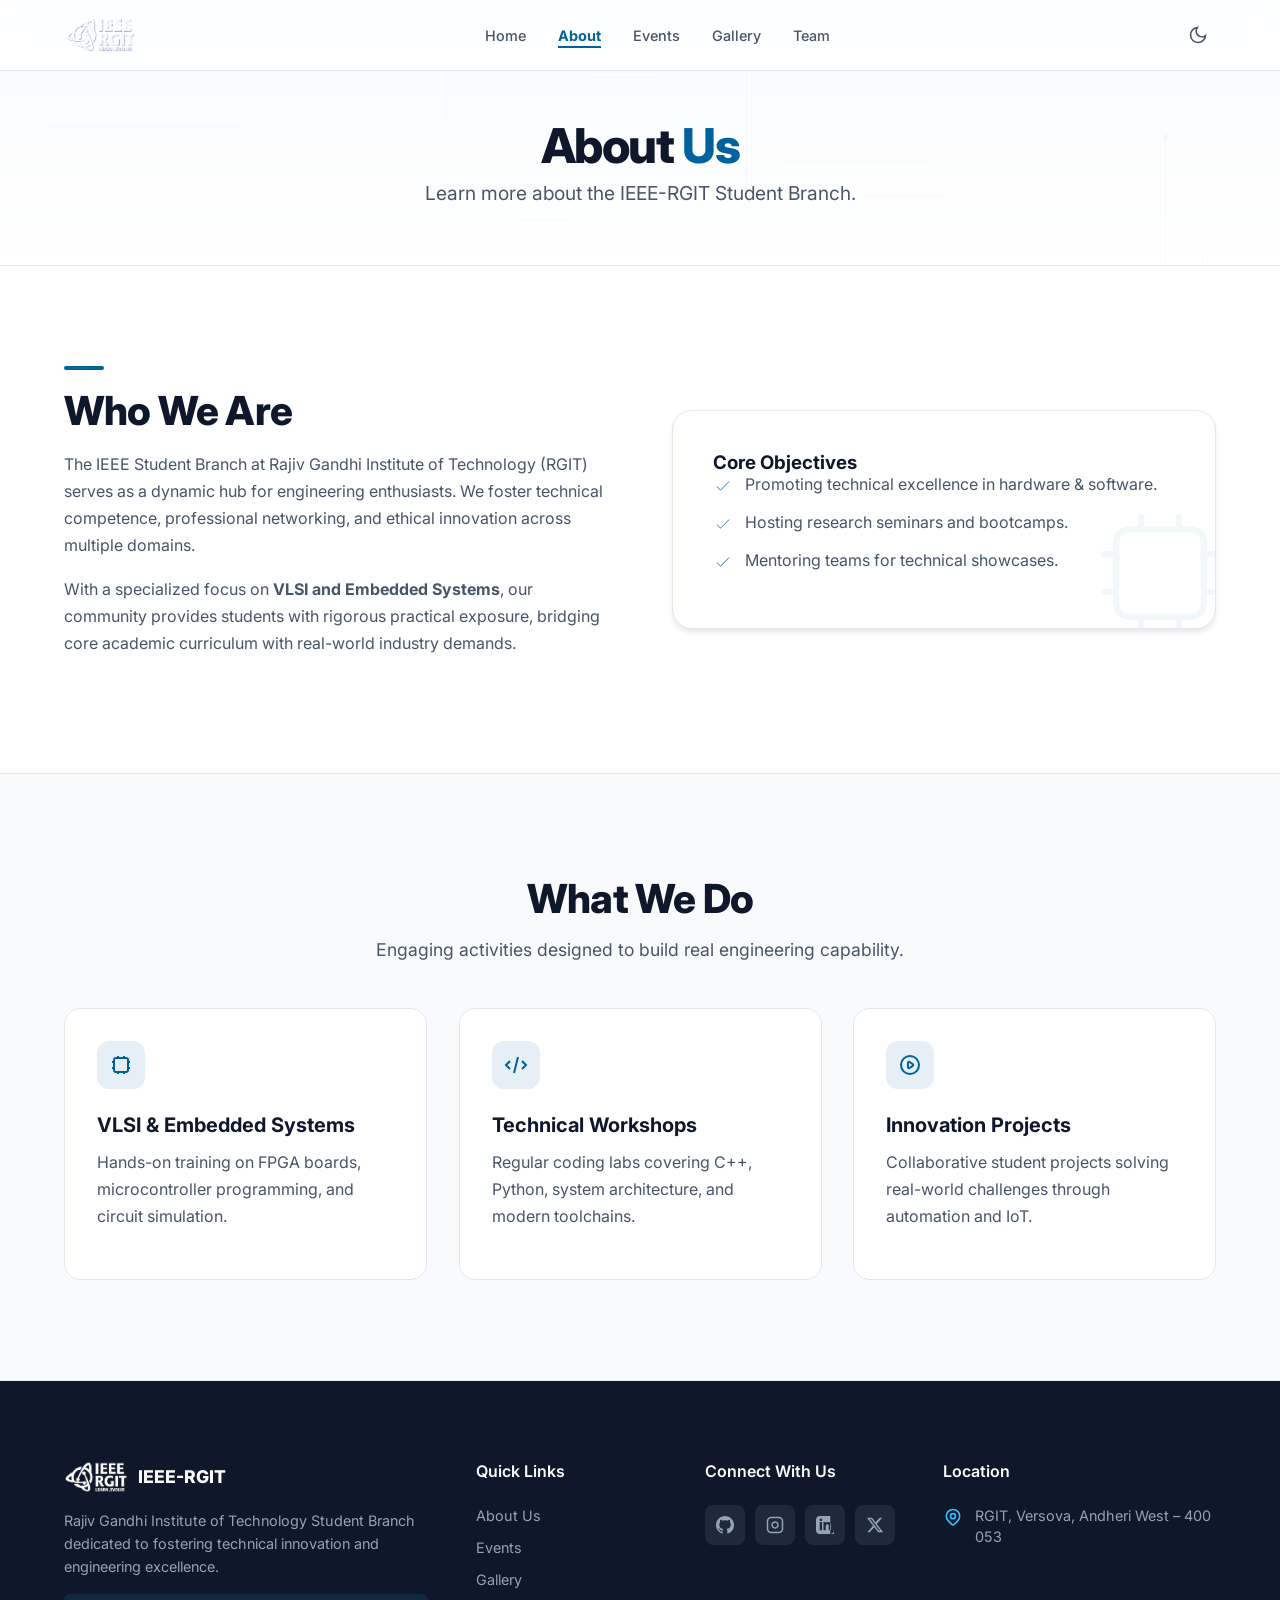
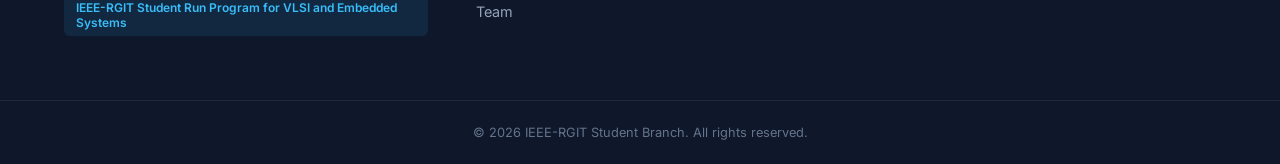
==== commit f609a0e3: "about.html" ====
--- a/about.html
+++ b/about.html
@@ -20,7 +20,7 @@
 </head>
 <body>
 
-    <!-- NAVBAR – with Team link -->
+    <!-- NAVBAR – restored with Team link added -->
     <header class="navbar" id="navbar">
         <div class="nav-container">
             <a href="index.html" class="brand">
@@ -57,7 +57,7 @@
         </div>
     </header>
 
-    <!-- Page content unchanged -->
+    <!-- Page Header (unchanged) -->
     <section class="page-header relative overflow-hidden">
         <div class="tech-lines-container" id="about-tech-lines"></div>
         <div class="container reveal-up">
@@ -66,9 +66,60 @@
         </div>
     </section>
 
-    <!-- ... rest of about.html remains exactly the same ... -->
-
-    <!-- FOOTER (unchanged, but Quick Links updated with Team) -->
+    <!-- About Core Section (unchanged) -->
+    <section class="section" id="about-core">
+        <div class="container grid-2-col">
+            <div class="about-text reveal-left">
+                <div class="section-line"></div>
+                <h2 class="section-title">Who We Are</h2>
+                <p class="text-muted">The IEEE Student Branch at Rajiv Gandhi Institute of Technology (RGIT) serves as a dynamic hub for engineering enthusiasts. We foster technical competence, professional networking, and ethical innovation across multiple domains.</p>
+                <p class="text-muted">With a specialized focus on <strong>VLSI and Embedded Systems</strong>, our community provides students with rigorous practical exposure, bridging core academic curriculum with real-world industry demands.</p>
+            </div>
+            <div class="about-card reveal-right">
+                <div class="card-glass">
+                    <div class="tech-decorative-icon">
+                        <svg viewBox="0 0 24 24" fill="none" stroke="currentColor" stroke-width="1"><path stroke-linecap="round" stroke-linejoin="round" d="M9 3v2m6-2v2M9 19v2m6-2v2M5 9H3m2 6H3m18-6h-2m2 6h-2M7 19h10a2 2 0 002-2V7a2 2 0 00-2-2H7a2 2 0 00-2 2v10a2 2 0 002 2z"/></svg>
+                    </div>
+                    <h3>Core Objectives</h3>
+                    <ul class="objective-list">
+                        <li><svg viewBox="0 0 24 24" fill="none" stroke="currentColor"><path stroke-linecap="round" stroke-linejoin="round" d="M5 13l4 4L19 7"/></svg> Promoting technical excellence in hardware & software.</li>
+                        <li><svg viewBox="0 0 24 24" fill="none" stroke="currentColor"><path stroke-linecap="round" stroke-linejoin="round" d="M5 13l4 4L19 7"/></svg> Hosting research seminars and bootcamps.</li>
+                        <li><svg viewBox="0 0 24 24" fill="none" stroke="currentColor"><path stroke-linecap="round" stroke-linejoin="round" d="M5 13l4 4L19 7"/></svg> Mentoring teams for technical showcases.</li>
+                    </ul>
+                </div>
+            </div>
+        </div>
+    </section>
+
+    <!-- What We Do Section (unchanged) -->
+    <section class="section bg-alt" id="what-we-do">
+        <div class="tech-lines-container" id="wwd-tech-lines"></div>
+        <div class="container">
+            <div class="section-header reveal-up">
+                <h2 class="section-title">What We Do</h2>
+                <p class="section-subtitle">Engaging activities designed to build real engineering capability.</p>
+            </div>
+            <div class="grid-3-col stagger-container">
+                <div class="card hover-lift stagger-item">
+                    <div class="card-icon"><svg viewBox="0 0 24 24" fill="none" stroke="currentColor" stroke-width="2"><path d="M9 3v2m6-2v2M9 19v2m6-2v2M5 9H3m2 6H3m18-6h-2m2 6h-2M7 19h10a2 2 0 002-2V7a2 2 0 00-2-2H7a2 2 0 00-2 2v10a2 2 0 002 2z"/></svg></div>
+                    <h3>VLSI & Embedded Systems</h3>
+                    <p class="text-muted">Hands-on training on FPGA boards, microcontroller programming, and circuit simulation.</p>
+                </div>
+                <div class="card hover-lift stagger-item">
+                    <div class="card-icon"><svg viewBox="0 0 24 24" fill="none" stroke="currentColor" stroke-width="2"><path d="M10 20l4-16m4 4l4 4-4 4M6 16l-4-4 4-4"/></svg></div>
+                    <h3>Technical Workshops</h3>
+                    <p class="text-muted">Regular coding labs covering C++, Python, system architecture, and modern toolchains.</p>
+                </div>
+                <div class="card hover-lift stagger-item">
+                    <div class="card-icon"><svg viewBox="0 0 24 24" fill="none" stroke="currentColor" stroke-width="2"><path d="M14.752 11.168l-3.197-2.132A1 1 0 0010 9.87v4.263a1 1 0 001.555.832l3.197-2.132a1 1 0 000-1.664z"/><path d="M21 12a9 9 0 11-18 0 9 9 0 0118 0z"/></svg></div>
+                    <h3>Innovation Projects</h3>
+                    <p class="text-muted">Collaborative student projects solving real-world challenges through automation and IoT.</p>
+                </div>
+            </div>
+        </div>
+    </section>
+
+    <!-- FOOTER – restored with Team link added -->
     <footer class="footer">
         <div class="container footer-grid">
             <div class="footer-col">
@@ -79,6 +130,7 @@
                 <p class="footer-desc">Rajiv Gandhi Institute of Technology Student Branch dedicated to fostering technical innovation and engineering excellence.</p>
                 <div class="footer-highlight">IEEE-RGIT Student Run Program for VLSI and Embedded Systems</div>
             </div>
+            
             <div class="footer-col">
                 <h4 class="footer-title">Quick Links</h4>
                 <ul class="footer-links">
@@ -88,8 +140,24 @@
                     <li><a href="team.html">Team</a></li>
                 </ul>
             </div>
-            <!-- social icons and location unchanged -->
-            ...
+            
+            <div class="footer-col">
+                <h4 class="footer-title">Connect With Us</h4>
+                <div class="social-icons">
+                    <a href="#" class="social-icon" aria-label="GitHub"><svg viewBox="0 0 24 24" fill="currentColor"><path d="M12 0C5.37 0 0 5.37 0 12c0 5.31 3.435 9.795 8.205 11.385.6.105.825-.255.825-.57 0-.285-.015-1.23-.015-2.235-3.015.555-3.795-.735-4.035-1.41-.135-.345-.72-1.41-1.23-1.695-.42-.225-1.02-.78-.015-.795.945-.015 1.62.87 1.845 1.23 1.08 1.815 2.805 1.305 3.495.99.105-.78.42-1.305.765-1.605-2.67-.3-5.46-1.335-5.46-5.925 0-1.305.465-2.385 1.23-3.225-.12-.3-.54-1.53.12-3.18 0 0 1.005-.315 3.3 1.23.96-.27 1.98-.405 3-.405s2.04.135 3 .405c2.295-1.56 3.3-1.23 3.3-1.23.66 1.65.24 2.88.12 3.18.765.84 1.23 1.905 1.23 3.225 0 4.605-2.805 5.625-5.475 5.925.435.375.81 1.095.81 2.22 0 1.605-.015 2.895-.015 3.3 0 .315.225.69.825.57A12.02 12.02 0 0024 12c0-6.63-5.37-12-12-12z"/></svg></a>
+                    <a href="https://www.instagram.com/ieeergit/" target="_blank" rel="noopener noreferrer" class="social-icon" aria-label="Instagram"><svg viewBox="0 0 24 24" fill="none" stroke="currentColor" stroke-width="2"><rect width="20" height="20" x="2" y="2" rx="5" ry="5"/><path d="M16 11.37A4 4 0 1112.63 8 4 4 0 0116 11.37z"/><line x1="17.5" x2="17.51" y1="6.5" y2="6.5"/></svg></a>
+                    <a href="#" class="social-icon" aria-label="LinkedIn"><svg viewBox="0 0 24 24" fill="currentColor"><path d="M19 0h-14c-2.761 0-5 2.239-5 5v14c0 2.761 2.239 5 5 5h14c2.762 0 5-2.239 5-5v14c0-2.761-2.238-5-5-5zm-11 19h-3v-11h3v11zm-1.5-12.268c-.966 0-1.75-.79-1.75-1.764s.784-1.764 1.75-1.764 1.75.79 1.75 1.764-.783 1.764-1.75 1.764zm13.5 12.268h-3v-5.604c0-3.368-4-3.113-4 0v5.604h-3v-11h3v1.765c1.396-2.586 7-2.777 7 2.476v6.759z"/></svg></a>
+                    <a href="#" class="social-icon" aria-label="Twitter"><svg viewBox="0 0 24 24" fill="currentColor"><path d="M18.244 2.25h3.308l-7.227 8.26 8.502 11.24H16.17l-5.214-6.817L4.99 21.75H1.68l7.73-8.835L1.254 2.25H8.08l4.713 6.231zm-1.161 17.52h1.833L7.084 4.126H5.117z"/></svg></a>
+                </div>
+            </div>
+            
+            <div class="footer-col">
+                <h4 class="footer-title">Location</h4>
+                <div class="location">
+                    <svg viewBox="0 0 24 24" fill="none" stroke="currentColor" stroke-width="2"><path d="M17.657 16.657L13.414 20.9a1.998 1.998 0 01-2.827 0l-4.244-4.243a8 8 0 1111.314 0z"/><path d="M15 11a3 3 0 11-6 0 3 3 0 016 0z"/></svg>
+                    <span>RGIT, Versova, Andheri West – 400 053</span>
+                </div>
+            </div>
         </div>
         <div class="footer-bottom">
             <div class="container">
@@ -100,6 +168,37 @@
 
     <script src="js/animation.js"></script>
     <script src="js/main.js"></script>
-    <!-- tech lines script unchanged -->
+
+    <!-- Tech lines script (unchanged) -->
+    <script>
+        document.addEventListener("DOMContentLoaded", () => {
+            const container = document.getElementById('about-tech-lines');
+            if (!container) return;
+            let numLines = window.innerWidth < 768 ? 5 : 12;
+            for (let i = 0; i < numLines; i++) {
+                const isHorizontal = Math.random() > 0.5;
+                const line = document.createElement('div');
+                line.classList.add('circuit-line');
+                line.style.top = `${Math.random() * 100}%`;
+                line.style.left = `${Math.random() * 100}%`;
+                if (isHorizontal) {
+                    line.style.width = `${Math.random() * 150 + 50}px`;
+                    line.style.height = '1px';
+                } else {
+                    line.style.width = '1px';
+                    line.style.height = `${Math.random() * 150 + 50}px`;
+                }
+                container.appendChild(line);
+                if (Math.random() > 0.6) {
+                    const dot = document.createElement('div');
+                    dot.classList.add('circuit-dot');
+                    dot.style.top = line.style.top;
+                    dot.style.left = line.style.left;
+                    dot.style.transform = 'translate(-1.5px, -1.5px)'; 
+                    container.appendChild(dot);
+                }
+            }
+        });
+    </script>
 </body>
 </html>
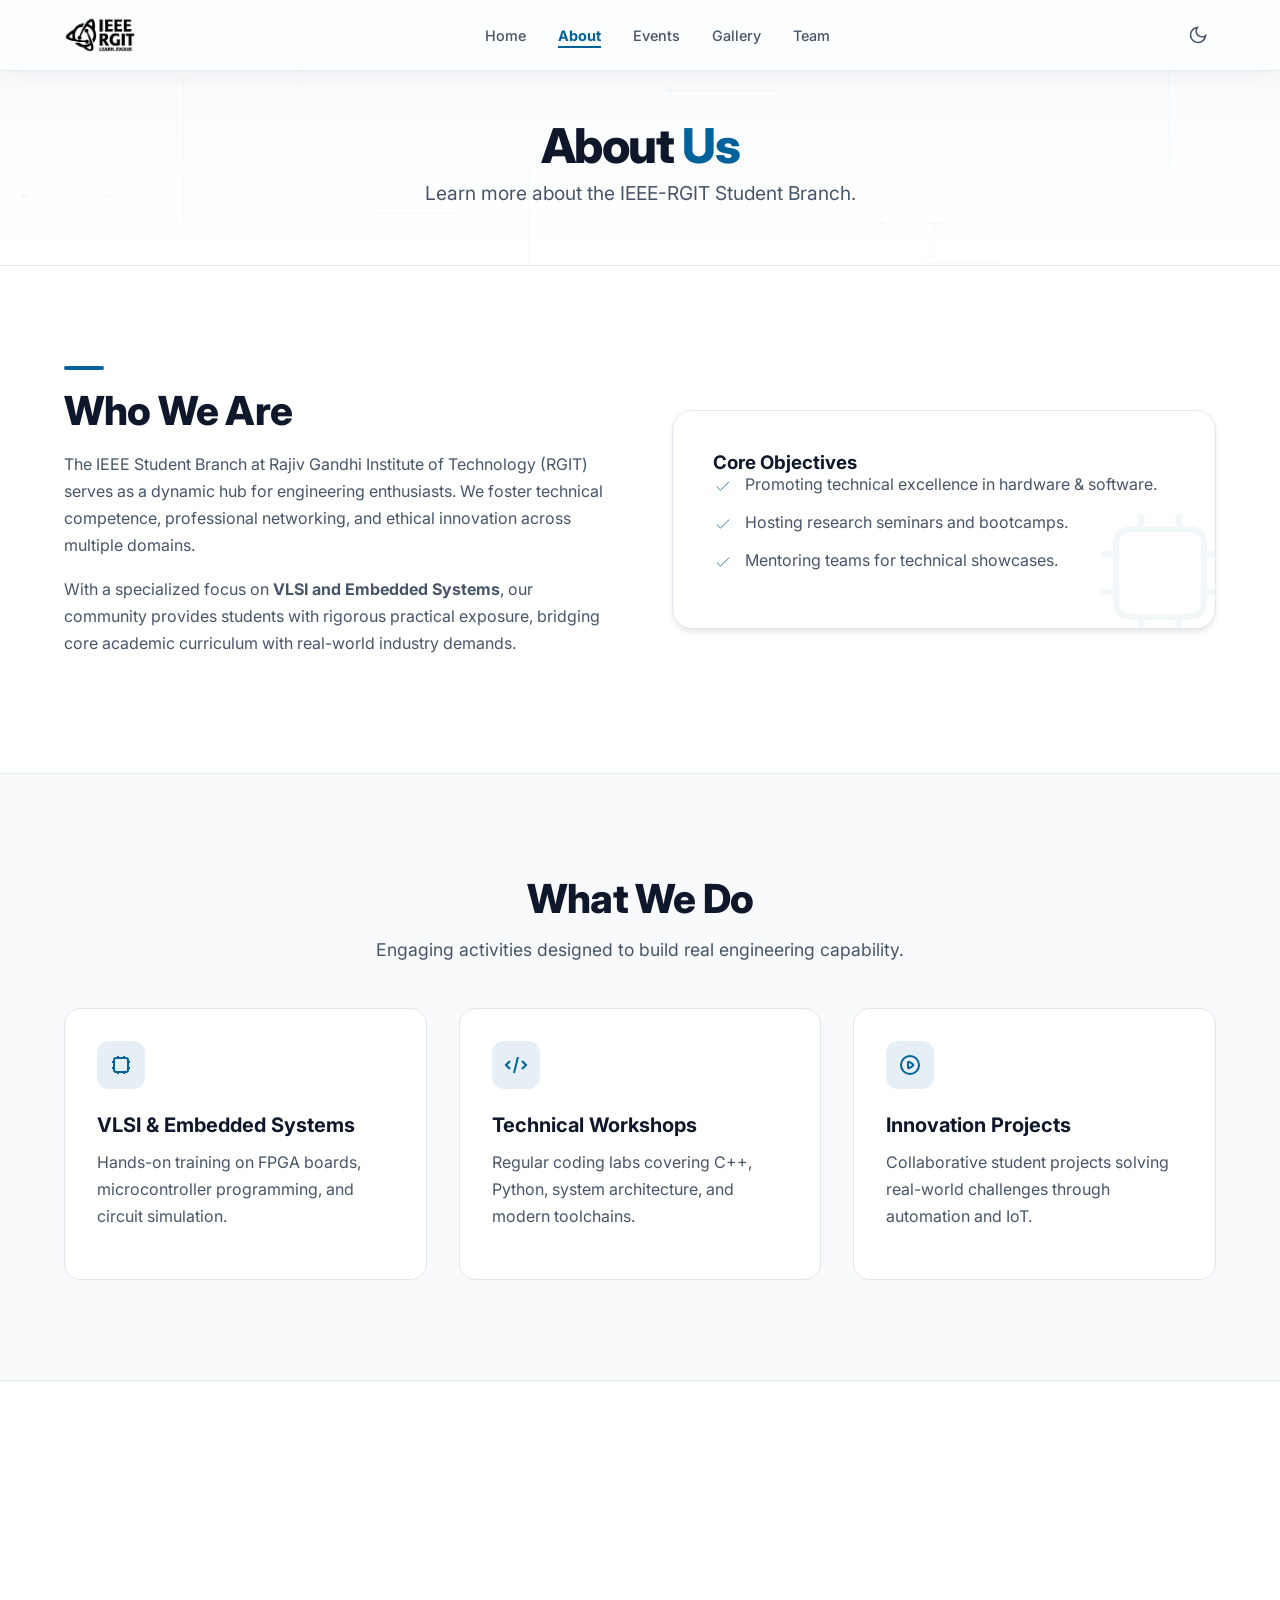
==== commit 1b3e035c: "about.html" ====
--- a/about.html
+++ b/about.html
@@ -18,9 +18,9 @@
         }
     </style>
 </head>
-<body>
-
-    <!-- NAVBAR – restored with Team link added -->
+<body class="about-page">
+
+    <!-- NAVBAR -->
     <header class="navbar" id="navbar">
         <div class="nav-container">
             <a href="index.html" class="brand">
@@ -57,7 +57,7 @@
         </div>
     </header>
 
-    <!-- Page Header (unchanged) -->
+    <!-- Page Header -->
     <section class="page-header relative overflow-hidden">
         <div class="tech-lines-container" id="about-tech-lines"></div>
         <div class="container reveal-up">
@@ -66,7 +66,7 @@
         </div>
     </section>
 
-    <!-- About Core Section (unchanged) -->
+    <!-- About Core Section -->
     <section class="section" id="about-core">
         <div class="container grid-2-col">
             <div class="about-text reveal-left">
@@ -91,7 +91,7 @@
         </div>
     </section>
 
-    <!-- What We Do Section (unchanged) -->
+    <!-- What We Do Section -->
     <section class="section bg-alt" id="what-we-do">
         <div class="tech-lines-container" id="wwd-tech-lines"></div>
         <div class="container">
@@ -119,7 +119,7 @@
         </div>
     </section>
 
-    <!-- FOOTER – restored with Team link added -->
+    <!-- FOOTER -->
     <footer class="footer">
         <div class="container footer-grid">
             <div class="footer-col">
@@ -169,7 +169,6 @@
     <script src="js/animation.js"></script>
     <script src="js/main.js"></script>
 
-    <!-- Tech lines script (unchanged) -->
     <script>
         document.addEventListener("DOMContentLoaded", () => {
             const container = document.getElementById('about-tech-lines');
--- a/css/style.css
+++ b/css/style.css
@@ -15,6 +15,40 @@
     --shadow-md: 0 4px 6px -1px rgba(0,0,0,0.1);
     --tech-line: rgba(0, 98, 155, 0.1);
     --glass-bg: rgba(255, 255, 255, 0.85);
+
+    /* Liquid Glass: Navbar (light) */
+    --glass-nav-bg: rgba(255, 255, 255, 0.68);
+    --glass-nav-border: rgba(226, 232, 240, 0.8);
+    --glass-nav-highlight: rgba(255, 255, 255, 0.95);
+    --glass-nav-shadow: 0 4px 24px rgba(15, 23, 42, 0.06);
+
+    /* Liquid Glass: Secondary Button (light) */
+    --glass-btn-bg: rgba(255, 255, 255, 0.55);
+    --glass-btn-bg-hover: rgba(255, 255, 255, 0.82);
+    --glass-btn-border: rgba(203, 213, 225, 0.8);
+    --glass-btn-highlight: rgba(255, 255, 255, 0.95);
+
+    /* Liquid Glass: Primary Button (light) */
+    --glass-primary-bg: rgba(0, 98, 155, 0.85);
+    --glass-primary-bg-hover: rgba(0, 98, 155, 0.96);
+    --glass-primary-border: rgba(0, 98, 155, 0.95);
+    --glass-primary-highlight: rgba(255, 255, 255, 0.3);
+
+    /* Marquee pill (light) */
+    --glass-pill-bg: rgba(255, 255, 255, 0.88);
+    --glass-pill-bg-hover: rgba(255, 255, 255, 0.98);
+    --glass-pill-border: rgba(203, 213, 225, 0.85);
+    --glass-pill-highlight: rgba(255, 255, 255, 0.95);
+
+    /* Hover CTA — light mode: white surface, transitions to IEEE blue on hover */
+    --hover-cta-bg: #ffffff;
+    --hover-cta-bg-hover: #00629B;
+    --hover-cta-text: #0f172a;
+    --hover-cta-text-hover: #ffffff;
+    --hover-cta-border: #cbd5e1;
+    --hover-cta-border-hover: #00629B;
+    --hover-cta-shadow: 0 4px 14px rgba(15, 23, 42, 0.08);
+    --hover-cta-shadow-hover: 0 8px 22px rgba(0, 98, 155, 0.28);
 }
 
 html.dark {
@@ -31,6 +65,36 @@
     --shadow-md: 0 4px 6px -1px rgba(0,0,0,0.5);
     --tech-line: rgba(56, 189, 248, 0.1);
     --glass-bg: rgba(11, 17, 32, 0.85);
+
+    --glass-nav-bg: rgba(15, 23, 42, 0.62);
+    --glass-nav-border: rgba(51, 65, 85, 0.7);
+    --glass-nav-highlight: rgba(255, 255, 255, 0.08);
+    --glass-nav-shadow: 0 4px 24px rgba(0, 0, 0, 0.35);
+
+    --glass-btn-bg: rgba(30, 41, 59, 0.55);
+    --glass-btn-bg-hover: rgba(30, 41, 59, 0.82);
+    --glass-btn-border: rgba(56, 189, 248, 0.3);
+    --glass-btn-highlight: rgba(255, 255, 255, 0.1);
+
+    --glass-primary-bg: rgba(56, 189, 248, 0.85);
+    --glass-primary-bg-hover: rgba(56, 189, 248, 0.96);
+    --glass-primary-border: rgba(56, 189, 248, 0.95);
+    --glass-primary-highlight: rgba(255, 255, 255, 0.35);
+
+    --glass-pill-bg: rgba(30, 41, 59, 0.88);
+    --glass-pill-bg-hover: rgba(30, 41, 59, 0.98);
+    --glass-pill-border: rgba(56, 189, 248, 0.35);
+    --glass-pill-highlight: rgba(255, 255, 255, 0.12);
+
+    /* Hover CTA — dark mode: black surface, transitions to IEEE blue on hover */
+    --hover-cta-bg: #000000;
+    --hover-cta-bg-hover: #00629B;
+    --hover-cta-text: #ffffff;
+    --hover-cta-text-hover: #ffffff;
+    --hover-cta-border: rgba(255, 255, 255, 0.18);
+    --hover-cta-border-hover: #00629B;
+    --hover-cta-shadow: 0 4px 14px rgba(0, 0, 0, 0.4);
+    --hover-cta-shadow-hover: 0 8px 22px rgba(0, 98, 155, 0.45);
 }
 
 /* ==================================================
@@ -113,18 +177,24 @@
     margin-bottom: 1rem;
 }
 
-/* ==================================================
-   4. NAVBAR
+.highlight { color: var(--primary); }
+
+/* ==================================================
+   4. NAVBAR (Liquid Glass — unchanged reference)
 ================================================== */
 .navbar {
     position: fixed;
     top: 0;
     width: 100%;
     z-index: 100;
-    background: var(--glass-bg);
-    backdrop-filter: blur(12px);
-    border-bottom: 1px solid var(--border);
-    transition: all 0.3s ease;
+    background: var(--glass-nav-bg);
+    backdrop-filter: blur(20px) saturate(180%);
+    -webkit-backdrop-filter: blur(20px) saturate(180%);
+    border-bottom: 1px solid var(--glass-nav-border);
+    box-shadow:
+        var(--glass-nav-shadow),
+        inset 0 1px 0 var(--glass-nav-highlight);
+    transition: background 0.3s ease, box-shadow 0.3s ease;
 }
 
 .nav-container {
@@ -161,6 +231,10 @@
     object-fit: contain;
 }
 
+html:not(.dark) .brand-icon img {
+    filter: brightness(0) saturate(100%) invert(0%) sepia(100%) saturate(10000%) hue-rotate(205deg);
+}
+
 .brand-title {
     font-weight: 800;
     font-size: 1.1rem;
@@ -176,13 +250,32 @@
     font-size: 0.9rem;
     font-weight: 500;
     color: var(--text-muted);
-    transition: color 0.2s ease;
+    transition: color 0.25s ease;
     position: relative;
 }
 
-.nav-link:hover {
-    color: var(--primary);
-}
+.nav-link::before {
+    content: '';
+    position: absolute;
+    top: -6px;
+    right: -12px;
+    bottom: -6px;
+    left: -12px;
+    border-radius: 10px;
+    background: var(--glass-btn-bg);
+    border: 1px solid var(--glass-btn-border);
+    box-shadow:
+        inset 0 1px 0 var(--glass-btn-highlight),
+        0 2px 8px rgba(15, 23, 42, 0.04);
+    opacity: 0;
+    transform: scale(0.95);
+    transition: opacity 0.25s ease, transform 0.25s ease;
+    pointer-events: none;
+    z-index: -1;
+}
+
+.nav-link:hover { color: var(--primary); }
+.nav-link:hover::before { opacity: 1; transform: scale(1); }
 
 .nav-link::after {
     content: '';
@@ -193,14 +286,11 @@
     height: 2px;
     background: var(--primary);
     transition: width 0.3s cubic-bezier(0.22, 1, 0.36, 1);
+    z-index: 1;
 }
 .nav-link:hover::after,
-.nav-link:focus::after {
-    width: 100%;
-}
-.nav-link[style*="color: var(--primary)"]::after {
-    width: 100%;
-}
+.nav-link:focus::after { width: 100%; }
+.nav-link[style*="color: var(--primary)"]::after { width: 100%; }
 
 .nav-actions {
     display: flex;
@@ -236,8 +326,11 @@
 
 .mobile-menu {
     display: none;
-    background: var(--bg-main);
-    border-bottom: 1px solid var(--border);
+    background: var(--glass-nav-bg);
+    backdrop-filter: blur(20px) saturate(180%);
+    -webkit-backdrop-filter: blur(20px) saturate(180%);
+    border-bottom: 1px solid var(--glass-nav-border);
+    box-shadow: var(--glass-nav-shadow);
     padding: 1rem 5%;
 }
 .mobile-menu.active {
@@ -247,20 +340,19 @@
 .mobile-link {
     padding: 1rem 0;
     font-weight: 500;
-    border-bottom: 1px solid var(--border);
+    border-bottom: 1px solid var(--glass-nav-border);
 }
 .mobile-link:last-child { border: none; }
 
 .navbar.scrolled {
-    background: var(--glass-bg);
-    box-shadow: 0 4px 20px rgba(0,0,0,0.08);
-}
-html.dark .navbar.scrolled {
-    box-shadow: 0 4px 20px rgba(0,0,0,0.4);
-}
-
-/* ==================================================
-   5. HERO SECTION — FIXED: natural height, no 100vh
+    box-shadow:
+        var(--glass-nav-shadow),
+        0 4px 20px rgba(0, 0, 0, 0.08),
+        inset 0 1px 0 var(--glass-nav-highlight);
+}
+
+/* ==================================================
+   5. HERO
 ================================================== */
 .hero {
     min-height: auto;
@@ -268,7 +360,7 @@
     align-items: center;
     justify-content: center;
     text-align: center;
-    padding: 110px 0 0 0; /* increased top spacing for badge, removed bottom padding */
+    padding: 110px 0 5rem 0;
     position: relative;
     overflow: hidden;
 }
@@ -341,8 +433,6 @@
     letter-spacing: -0.03em;
 }
 
-.highlight { color: var(--primary); }
-
 .hero-subtitle {
     font-size: 1.2rem;
     color: var(--text-muted);
@@ -353,8 +443,14 @@
     display: flex;
     gap: 1rem;
     justify-content: center;
-}
-
+    align-items: center;
+    flex-wrap: wrap;
+    padding-top: 0.5rem;
+}
+
+/* ==================================================
+   6. BUTTONS (base glass — used across the site)
+================================================== */
 .btn {
     padding: 12px 28px;
     border-radius: 8px;
@@ -373,45 +469,126 @@
 .btn:hover svg { transform: translateX(4px); }
 
 .btn-primary {
-    background: var(--primary);
+    background: var(--glass-primary-bg);
     color: #fff;
-    border: 1px solid var(--primary);
-    box-shadow: 0 4px 14px rgba(0, 98, 155, 0.3);
-    background-size: 200% 100%;
-    background-position: 0% 0%;
-    transition: background-position 0.5s ease, transform 0.25s, box-shadow 0.3s;
+    border: 1px solid var(--glass-primary-border);
+    backdrop-filter: blur(12px) saturate(160%);
+    -webkit-backdrop-filter: blur(12px) saturate(160%);
+    box-shadow:
+        0 4px 14px rgba(0, 98, 155, 0.25),
+        inset 0 1px 0 var(--glass-primary-highlight);
+    transition: background 0.3s ease, transform 0.25s ease, box-shadow 0.3s ease;
 }
 html.dark .btn-primary {
     color: #0b1120;
-    box-shadow: 0 4px 14px rgba(56, 189, 248, 0.2);
-}
-
+    box-shadow:
+        0 4px 14px rgba(56, 189, 248, 0.2),
+        inset 0 1px 0 var(--glass-primary-highlight);
+}
 .btn-primary:hover {
-    background-position: 100% 0%;
+    background: var(--glass-primary-bg-hover);
     transform: translateY(-2px);
-    box-shadow: 0 8px 25px rgba(0,98,155,0.25);
+    box-shadow:
+        0 8px 25px rgba(0, 98, 155, 0.3),
+        inset 0 1px 0 var(--glass-primary-highlight);
+}
+html.dark .btn-primary:hover {
+    box-shadow:
+        0 8px 25px rgba(56, 189, 248, 0.3),
+        inset 0 1px 0 var(--glass-primary-highlight);
 }
 .btn-primary:active {
-    transform: scale(0.97);
+    transform: scale(0.97) translateY(0);
 }
 
 .btn-outline {
-    background: transparent;
+    background: var(--glass-btn-bg);
     color: var(--text-main);
-    border: 1px solid var(--border);
-    transition: background 0.3s, transform 0.25s, border-color 0.3s;
+    border: 1px solid var(--glass-btn-border);
+    backdrop-filter: blur(12px) saturate(160%);
+    -webkit-backdrop-filter: blur(12px) saturate(160%);
+    box-shadow:
+        0 2px 8px rgba(15, 23, 42, 0.04),
+        inset 0 1px 0 var(--glass-btn-highlight);
+    transition: background 0.3s ease, transform 0.25s ease, border-color 0.3s ease, box-shadow 0.3s ease;
 }
 .btn-outline:hover {
-    background: var(--surface-hover);
+    background: var(--glass-btn-bg-hover);
     border-color: var(--primary);
     transform: translateY(-2px);
+    box-shadow:
+        0 6px 18px rgba(15, 23, 42, 0.08),
+        inset 0 1px 0 var(--glass-btn-highlight);
 }
 .btn-outline:active {
-    transform: scale(0.97);
-}
-
-/* ==================================================
-   6. GRIDS & CARDS
+    transform: scale(0.97) translateY(0);
+}
+
+/* ==================================================
+   6b. HERO CTA — SIMPLE COLOR-TRANSITION BUTTONS
+================================================== */
+
+.hero-cta .hover-cta {
+    position: relative;
+    display: inline-flex;
+    align-items: center;
+    justify-content: center;
+    padding: 14px 30px;
+    border-radius: 999px;
+    font-weight: 600;
+    font-size: 0.95rem;
+    line-height: 1;
+    min-width: 180px;
+    max-width: 100%;
+    cursor: pointer;
+    overflow: hidden;
+    color: var(--hover-cta-text);
+    background-color: var(--hover-cta-bg);
+    border: 1px solid var(--hover-cta-border);
+    box-shadow: var(--hover-cta-shadow);
+    -webkit-tap-highlight-color: transparent;
+    transition:
+        background-color 0.3s ease,
+        color 0.3s ease,
+        border-color 0.3s ease,
+        box-shadow 0.3s ease,
+        transform 0.2s ease;
+}
+
+.hero-cta .hover-cta:hover,
+.hero-cta .hover-cta:focus-visible {
+    background-color: var(--hover-cta-bg-hover);
+    color: var(--hover-cta-text-hover);
+    border-color: var(--hover-cta-border-hover);
+    box-shadow: var(--hover-cta-shadow-hover);
+    outline: none;
+}
+
+.hero-cta .hover-cta:active {
+    transform: translateY(1px);
+}
+
+.hero-cta .hover-cta-text {
+    position: relative;
+    display: inline-flex;
+    align-items: center;
+    gap: 8px;
+    white-space: nowrap;
+    font-weight: 600;
+    font-size: 0.95rem;
+    color: inherit;
+    letter-spacing: 0.01em;
+}
+
+.hero-cta .hover-cta-text svg {
+    width: 16px;
+    height: 16px;
+    flex-shrink: 0;
+    color: inherit;
+}
+
+/* ==================================================
+   7. GRIDS & BASE CARDS
 ================================================== */
 .grid-2-col { display: grid; grid-template-columns: 1fr 1fr; gap: 4rem; align-items: center; }
 .grid-3-col { display: grid; grid-template-columns: repeat(3, 1fr); gap: 2rem; }
@@ -421,38 +598,14 @@
     border: 1px solid var(--border);
     border-radius: 16px;
     padding: 2rem;
-    transition: transform 0.35s cubic-bezier(0.22, 1, 0.36, 1),
-                box-shadow 0.35s cubic-bezier(0.22, 1, 0.36, 1),
-                border-color 0.35s ease;
-    will-change: transform;
-    transform: perspective(800px) rotateX(0deg) rotateY(0deg) translateY(0);
+    transition: transform 0.3s ease, box-shadow 0.3s ease, border-color 0.3s ease;
 }
 
 .hover-lift:hover,
 .hover-glow:hover {
-    transform: perspective(800px) rotateX(1.5deg) rotateY(1.5deg) translateY(-6px);
-    box-shadow: var(--shadow-md), 0 8px 30px rgba(0,98,155,0.12);
+    transform: translateY(-4px);
+    box-shadow: var(--shadow-md), 0 8px 24px rgba(0, 98, 155, 0.1);
     border-color: var(--primary);
-}
-html.dark .hover-lift:hover,
-html.dark .hover-glow:hover {
-    box-shadow: var(--shadow-md), 0 8px 30px rgba(56,189,248,0.08);
-}
-
-.hover-lift::before,
-.hover-glow::before {
-    content: '';
-    position: absolute;
-    inset: 0;
-    border-radius: inherit;
-    background: radial-gradient(circle at var(--mouse-x, 50%) var(--mouse-y, 50%), rgba(255,255,255,0.03), transparent 60%);
-    opacity: 0;
-    transition: opacity 0.3s;
-    pointer-events: none;
-}
-.hover-lift:hover::before,
-.hover-glow:hover::before {
-    opacity: 1;
 }
 
 .card-icon {
@@ -567,7 +720,7 @@
 .gallery-item:hover { transform: scale(1.03); border-color: var(--primary); color: var(--primary); }
 
 /* ==================================================
-   7. TECHNOLOGIES MARQUEE
+   8. TECHNOLOGIES MARQUEE
 ================================================== */
 .tech-marquee-section {
     padding: 60px 0 40px 0;
@@ -595,16 +748,8 @@
     border-top: 1px solid var(--border);
     border-bottom: 1px solid var(--border);
 }
-
-.marquee-wrapper:first-of-type {
-    border-top: none;
-    border-bottom: 1px solid var(--border);
-}
-
-.marquee-wrapper:last-of-type {
-    border-top: 1px solid var(--border);
-    border-bottom: none;
-}
+.marquee-wrapper:first-of-type { border-top: none; }
+.marquee-wrapper:last-of-type { border-bottom: none; }
 
 .marquee-track {
     display: flex;
@@ -613,20 +758,13 @@
     width: fit-content;
     will-change: transform;
 }
-
-.marquee-track-1 {
-    animation: marquee-scroll-right-to-left 55s linear infinite;
-}
-
-.marquee-track-2 {
-    animation: marquee-scroll-left-to-right 55s linear infinite;
-}
+.marquee-track-1 { animation: marquee-scroll-right-to-left 55s linear infinite; }
+.marquee-track-2 { animation: marquee-scroll-left-to-right 55s linear infinite; }
 
 @keyframes marquee-scroll-right-to-left {
     0% { transform: translateX(0); }
     100% { transform: translateX(-50%); }
 }
-
 @keyframes marquee-scroll-left-to-right {
     0% { transform: translateX(-50%); }
     100% { transform: translateX(0); }
@@ -636,68 +774,38 @@
     font-size: 0.95rem;
     font-weight: 500;
     color: var(--text-main);
-    background: var(--surface-hover);
-    border: 1px solid var(--border);
+    background: var(--glass-pill-bg);
+    border: 1px solid var(--glass-pill-border);
     border-radius: 100px;
     padding: 0.6rem 1.6rem;
     display: inline-block;
     white-space: nowrap;
     user-select: none;
-    transition: border-color 0.3s ease;
-    font-family: 'Inter', system-ui, sans-serif;
     letter-spacing: -0.01em;
     flex-shrink: 0;
-}
-
+
+    box-shadow:
+        inset 0 1px 0 var(--glass-pill-highlight),
+        0 2px 8px rgba(15, 23, 42, 0.04);
+
+    transition: background 0.25s ease, border-color 0.25s ease, box-shadow 0.25s ease;
+}
 .tech-pill:hover {
+    background: var(--glass-pill-bg-hover);
     border-color: var(--primary);
-}
-
-@media (prefers-reduced-motion: reduce) {
-    .marquee-track-1,
-    .marquee-track-2 {
-        animation: none !important;
-        flex-wrap: wrap;
-        justify-content: center;
-        width: 100%;
-        gap: 0.5rem 0.75rem;
-    }
-    .tech-pill {
-        font-size: 0.85rem;
-        padding: 0.4rem 1rem;
-        white-space: nowrap;
-    }
-    .marquee-wrapper {
-        padding: 0.5rem 0;
-    }
-}
-
-/* ==================================================
-   8. SNAKE GAME SECTION
-================================================== */
-.snake-section {
-    padding: 80px 0 60px 0;
-}
-
-.game-launch-wrapper {
-    display: flex;
-    justify-content: center;
-    margin-top: 20px;
-}
-
-.launch-btn {
-    font-size: 1.2rem;
-    padding: 16px 40px;
-    gap: 12px;
-}
-
-.launch-btn svg {
-    width: 22px;
-}
-
-/* ==================================================
-   9. SNAKE MODAL
-================================================== */
+    box-shadow:
+        inset 0 1px 0 var(--glass-pill-highlight),
+        0 4px 12px rgba(15, 23, 42, 0.08);
+}
+
+/* ==================================================
+   9. SNAKE GAME
+================================================== */
+.snake-section { padding: 80px 0 60px 0; }
+.game-launch-wrapper { display: flex; justify-content: center; margin-top: 20px; }
+.launch-btn { font-size: 1.2rem; padding: 16px 40px; gap: 12px; }
+.launch-btn svg { width: 22px; }
+
 .snake-modal-overlay {
     display: none;
     position: fixed;
@@ -706,11 +814,7 @@
     justify-content: center;
     align-items: center;
 }
-
-.snake-modal-overlay.active {
-    display: flex;
-}
-
+.snake-modal-overlay.active { display: flex; }
 .snake-modal-backdrop {
     position: absolute;
     inset: 0;
@@ -718,7 +822,6 @@
     backdrop-filter: blur(4px);
     cursor: default;
 }
-
 .snake-modal-window {
     position: relative;
     width: 70vw;
@@ -734,7 +837,6 @@
     z-index: 10;
     border: 1px solid var(--border);
 }
-
 .snake-modal-close {
     position: absolute;
     top: 10px;
@@ -749,14 +851,8 @@
     transition: color 0.2s, transform 0.2s;
     line-height: 1;
     padding: 4px 8px;
-    font-family: system-ui, sans-serif;
-}
-
-.snake-modal-close:hover {
-    color: var(--text-main);
-    transform: scale(1.1);
-}
-
+}
+.snake-modal-close:hover { color: var(--text-main); transform: scale(1.1); }
 .snake-modal-body {
     flex: 1;
     padding: 12px;
@@ -765,7 +861,6 @@
     justify-content: center;
     background: var(--bg-alt);
 }
-
 .snake-modal-body iframe {
     width: 100%;
     height: 100%;
@@ -774,38 +869,36 @@
     background: var(--bg-main);
 }
 
-@media (max-width: 768px) {
-    .snake-modal-window {
-        width: 92vw;
-        height: 80vh;
-        max-height: none;
-    }
-    .snake-modal-body {
-        padding: 8px;
-    }
-    .snake-modal-close {
-        top: 6px;
-        right: 10px;
-        font-size: 24px;
-    }
-}
-
-/* ==================================================
-   10. FOOTER
-================================================== */
+/* ==================================================
+   10. FOOTER — LIQUID GLASS PANEL
+================================================== */
+
 .footer {
-    background-color: #0f172a;
-    color: #f8fafc;
-    padding-top: 80px;
-}
-html.dark .footer { background-color: #020617; }
+    position: relative;
+    margin: 48px 24px 24px;
+    padding: 60px 0 0;
+    border-radius: 28px;
+    overflow: hidden;
+
+    background: var(--glass-nav-bg);
+    backdrop-filter: blur(20px) saturate(180%);
+    -webkit-backdrop-filter: blur(20px) saturate(180%);
+    border: 1px solid var(--glass-nav-border);
+    box-shadow:
+        var(--glass-nav-shadow),
+        inset 0 1px 0 var(--glass-nav-highlight);
+
+    color: var(--text-main);
+}
 
 .footer-grid {
     display: grid;
     grid-template-columns: 2fr 1fr 1fr 1.5fr;
     gap: 3rem;
-    margin-bottom: 4rem;
-}
+    margin-bottom: 3rem;
+}
+
+.footer-col { min-width: 0; }
 
 .footer-brand {
     display: flex;
@@ -813,118 +906,171 @@
     gap: 10px;
     margin-bottom: 1rem;
 }
-.footer-brand .brand-icon { background: none; width: auto; height: auto; border-radius: 0; }
-.footer-brand .brand-icon img { height: 32px; width: auto; display: block; filter: brightness(0) invert(1); }
-.footer-brand .brand-title { color: #f8fafc; }
+.footer-brand .brand-icon {
+    background: none;
+    width: auto;
+    height: auto;
+    border-radius: 0;
+}
+.footer-brand .brand-icon img {
+    height: 32px;
+    width: auto;
+    display: block;
+    object-fit: contain;
+    filter: brightness(0) invert(1);
+}
+html:not(.dark) .footer-brand .brand-icon img {
+    filter: brightness(0) saturate(100%) invert(0%) sepia(100%) saturate(10000%) hue-rotate(205deg) !important;
+}
+.footer-brand .brand-title {
+    color: var(--text-main);
+    font-weight: 800;
+    font-size: 1.1rem;
+}
+
 .footer-desc {
-    color: #94a3b8;
+    color: var(--text-muted);
     font-size: 0.9rem;
-    line-height: 1.6;
+    line-height: 1.65;
     margin-bottom: 1rem;
-}
+    max-width: 340px;
+}
+
 .footer-highlight {
-    font-size: 0.75rem;
+    display: inline-block;
+    font-size: 0.72rem;
     font-weight: 600;
-    color: #38bdf8;
-    background: rgba(56, 189, 248, 0.1);
+    color: var(--primary);
+    background: rgba(0, 98, 155, 0.1);
     padding: 6px 12px;
     border-radius: 6px;
-    display: inline-block;
+    border: 1px solid rgba(0, 98, 155, 0.15);
+}
+html.dark .footer-highlight {
+    background: rgba(56, 189, 248, 0.1);
+    border-color: rgba(56, 189, 248, 0.2);
 }
 
 .footer-title {
     font-size: 1rem;
-    margin-bottom: 1.5rem;
-    font-weight: 600;
-}
+    margin-bottom: 1.4rem;
+    font-weight: 700;
+    color: var(--text-main);
+    letter-spacing: -0.01em;
+}
+
 .footer-links li { margin-bottom: 0.75rem; }
 .footer-links a {
-    color: #94a3b8;
+    color: var(--text-muted);
     font-size: 0.9rem;
-    transition: color 0.2s;
-}
-.footer-links a:hover { color: #38bdf8; }
-
-.social-icons { display: flex; gap: 10px; }
+    transition: color 0.25s ease, padding-left 0.25s ease;
+    display: inline-block;
+}
+.footer-links a:hover {
+    color: var(--primary);
+    padding-left: 4px;
+}
+
+.social-icons {
+    display: flex;
+    gap: 10px;
+    flex-wrap: wrap;
+}
 .social-icon {
-    width: 40px;
-    height: 40px;
-    background: #1e293b;
-    border-radius: 8px;
+    width: 42px;
+    height: 42px;
+    background: var(--glass-btn-bg);
+    border: 1px solid var(--glass-btn-border);
+    border-radius: 10px;
     display: flex;
     align-items: center;
     justify-content: center;
-    color: #94a3b8;
-    transition: all 0.3s ease;
+    color: var(--text-muted);
+    box-shadow:
+        inset 0 1px 0 var(--glass-btn-highlight),
+        0 2px 6px rgba(15, 23, 42, 0.04);
+    transition: color 0.25s ease, transform 0.25s ease, border-color 0.25s ease, background 0.25s ease;
 }
 .social-icon svg { width: 18px; }
 .social-icon:hover {
-    background: #38bdf8;
-    color: #0f172a;
-    transform: translateY(-3px);
+    color: var(--primary);
+    border-color: var(--primary);
+    background: var(--glass-btn-bg-hover);
+    transform: translateY(-2px);
 }
 
 .location {
     display: flex;
     align-items: flex-start;
-    gap: 12px;
-    color: #94a3b8;
+    gap: 10px;
+    color: var(--text-muted);
     font-size: 0.9rem;
-    line-height: 1.5;
+    line-height: 1.55;
 }
 .location svg {
     width: 20px;
-    color: #38bdf8;
+    height: 20px;
+    color: var(--primary);
     flex-shrink: 0;
-    margin-top: 2px;
+    margin-top: 1px;
 }
 
 .footer-bottom {
-    border-top: 1px solid #1e293b;
+    border-top: 1px solid var(--glass-nav-border);
     padding: 1.5rem 0;
     text-align: center;
-    color: #64748b;
+    color: var(--text-muted);
     font-size: 0.8rem;
+    background: rgba(255, 255, 255, 0.02);
+}
+html.dark .footer-bottom {
+    background: rgba(255, 255, 255, 0.015);
 }
 
 /* ==================================================
    11. REVEAL ANIMATIONS
 ================================================== */
 .reveal-up {
-    opacity: 0;
-    transform: translateY(30px);
-    transition: opacity 0.8s cubic-bezier(0.16, 1, 0.3, 1), transform 0.8s cubic-bezier(0.16, 1, 0.3, 1);
-}
-.reveal-left {
-    opacity: 0;
-    transform: translateX(-30px);
-    transition: opacity 0.8s cubic-bezier(0.16, 1, 0.3, 1), transform 0.8s cubic-bezier(0.16, 1, 0.3, 1);
-}
-.reveal-right {
-    opacity: 0;
-    transform: translateX(30px);
-    transition: opacity 0.8s cubic-bezier(0.16, 1, 0.3, 1), transform 0.8s cubic-bezier(0.16, 1, 0.3, 1);
-}
-.reveal-visible {
-    opacity: 1 !important;
-    transform: translateX(0) translateY(0) !important;
-}
-
-.stagger-item {
-    opacity: 0;
-    transform: translateY(20px);
-    transition: opacity 0.7s cubic-bezier(0.16, 1, 0.3, 1), transform 0.7s cubic-bezier(0.16, 1, 0.3, 1);
-}
-.stagger-item.reveal-visible {
     opacity: 1;
     transform: translateY(0);
-}
-.stagger-item:nth-child(1) { transition-delay: 0.02s; }
-.stagger-item:nth-child(2) { transition-delay: 0.08s; }
-.stagger-item:nth-child(3) { transition-delay: 0.16s; }
-.stagger-item:nth-child(4) { transition-delay: 0.26s; }
-.stagger-item:nth-child(5) { transition-delay: 0.38s; }
-.stagger-item:nth-child(6) { transition-delay: 0.52s; }
+    transition: opacity 0.7s cubic-bezier(0.16, 1, 0.3, 1),
+                transform 0.7s cubic-bezier(0.16, 1, 0.3, 1);
+}
+.reveal-up.reveal-pending {
+    opacity: 0;
+    transform: translateY(24px);
+}
+.reveal-up.reveal-pending.reveal-visible {
+    opacity: 1;
+    transform: translateY(0);
+}
+
+.reveal-left {
+    opacity: 1;
+    transform: translateX(0);
+    transition: opacity 0.7s cubic-bezier(0.16, 1, 0.3, 1),
+                transform 0.7s cubic-bezier(0.16, 1, 0.3, 1);
+}
+.reveal-left.reveal-pending { opacity: 0; transform: translateX(-24px); }
+.reveal-left.reveal-pending.reveal-visible { opacity: 1; transform: translateX(0); }
+
+.reveal-right {
+    opacity: 1;
+    transform: translateX(0);
+    transition: opacity 0.7s cubic-bezier(0.16, 1, 0.3, 1),
+                transform 0.7s cubic-bezier(0.16, 1, 0.3, 1);
+}
+.reveal-right.reveal-pending { opacity: 0; transform: translateX(24px); }
+.reveal-right.reveal-pending.reveal-visible { opacity: 1; transform: translateX(0); }
+
+.stagger-item {
+    opacity: 1;
+    transform: translateY(0);
+    transition: opacity 0.6s cubic-bezier(0.16, 1, 0.3, 1),
+                transform 0.6s cubic-bezier(0.16, 1, 0.3, 1);
+}
+.stagger-item.reveal-pending { opacity: 0; transform: translateY(16px); }
+.stagger-item.reveal-pending.reveal-visible { opacity: 1; transform: translateY(0); }
 
 /* ==================================================
    12. TECH LINES
@@ -942,7 +1088,6 @@
     background: var(--primary);
     opacity: 0.12;
     border-radius: 1px;
-    transition: opacity 0.5s ease;
 }
 .circuit-dot {
     position: absolute;
@@ -952,11 +1097,6 @@
     border-radius: 50%;
     opacity: 0.15;
     box-shadow: 0 0 6px var(--primary);
-    animation: pulse-dot 4s infinite ease-in-out;
-}
-@keyframes pulse-dot {
-    0%, 100% { opacity: 0.1; transform: scale(0.8); }
-    50% { opacity: 0.4; transform: scale(1.2); }
 }
 
 /* ==================================================
@@ -973,9 +1113,7 @@
     justify-content: center;
     padding: 2rem;
 }
-.lightbox.active {
-    display: flex;
-}
+.lightbox.active { display: flex; }
 .lightbox-close {
     position: absolute;
     top: 30px;
@@ -986,9 +1124,7 @@
     transition: transform 0.3s ease;
     line-height: 1;
 }
-.lightbox-close:hover {
-    transform: rotate(90deg);
-}
+.lightbox-close:hover { transform: rotate(90deg); }
 .lightbox-content {
     background: var(--surface);
     padding: 3rem;
@@ -997,13 +1133,6 @@
     width: 100%;
     text-align: center;
     border: 1px solid var(--border);
-}
-.lightbox-content svg {
-    width: 80px;
-    height: 80px;
-    color: var(--primary);
-    margin-bottom: 1.5rem;
-    opacity: 0.7;
 }
 .lightbox-content p {
     color: var(--text-main);
@@ -1030,71 +1159,734 @@
 /* ==================================================
    15. TARGETED HOMEPAGE ABOUT SECTION PADDING
 ================================================== */
-#about {
-    padding-top: 16px; /* approximately 12pt gap after Hero CTA */
-}
-
-/* ==================================================
-   16. RESPONSIVE OVERRIDES
-================================================== */
-@media (max-width: 1024px) {
-    .grid-3-col { grid-template-columns: repeat(2, 1fr); }
-    .footer-grid { grid-template-columns: repeat(2, 1fr); }
-}
-
-@media (max-width: 768px) {
-    .nav-links { display: none; }
-    .mobile-only { display: flex !important; }
-    .hero-title { font-size: 2.8rem; }
-    .hero-subtitle { font-size: 1rem; }
-    .hero-cta { flex-direction: column; align-items: center; }
-    .grid-2-col, .grid-3-col { grid-template-columns: 1fr; gap: 2rem; }
-    .section { padding: 60px 0; }
-    .event-card { flex-direction: column; text-align: center; gap: 1rem; }
-    .footer-grid { grid-template-columns: 1fr; gap: 2rem; text-align: center; }
-    .footer-brand { justify-content: center; }
-    .social-icons { justify-content: center; }
-    .location { justify-content: center; }
-    .reveal-up { transform: translateY(20px); }
-    .reveal-left { transform: translateX(-20px); }
-    .reveal-right { transform: translateX(20px); }
-    .stagger-item { transform: translateY(12px); }
-
-    /* Marquee mobile */
-    .tech-marquee-section {
-        padding: 40px 0 20px 0;
+#about { padding-top: 16px; }
+
+/* ==================================================
+   16. BROWSER FALLBACK (backdrop-filter)
+================================================== */
+@supports not ((backdrop-filter: blur(1px)) or (-webkit-backdrop-filter: blur(1px))) {
+    .navbar { background: var(--bg-main); box-shadow: 0 4px 24px rgba(15, 23, 42, 0.08), 0 1px 0 var(--border); }
+    html.dark .navbar { background: var(--bg-main); box-shadow: 0 4px 24px rgba(0, 0, 0, 0.4), 0 1px 0 var(--border); }
+    .mobile-menu { background: var(--bg-main); }
+    .btn-primary { background: var(--primary); color: #fff; }
+    html.dark .btn-primary { background: var(--primary); color: #0b1120; }
+    .btn-outline { background: var(--surface); }
+    .nav-link::before { display: none; }
+    .nav-link:hover { background: var(--surface-hover); border-radius: 8px; }
+
+    .footer {
+        background: var(--surface);
+        border-color: var(--border);
     }
-    .tech-section-title {
-        font-size: 0.9rem !important;
+}
+
+/* ==================================================
+   17. REDUCED MOTION
+================================================== */
+@media (prefers-reduced-motion: reduce) {
+    * {
+        animation-duration: 0.001ms !important;
+        animation-iteration-count: 1 !important;
+        transition-duration: 0.001ms !important;
     }
-    .tech-pill {
-        font-size: 0.8rem;
-        padding: 0.4rem 1rem;
+    .marquee-track-1, .marquee-track-2 { animation: none !important; flex-wrap: wrap; justify-content: center; }
+    .reveal-up, .reveal-left, .reveal-right, .stagger-item { opacity: 1 !important; transform: none !important; }
+
+    .hero-cta .hover-cta {
+        transition: none;
     }
-    .marquee-track {
-        gap: 1rem;
+    .hero-cta .hover-cta:active {
+        transform: none;
     }
-    .marquee-track-1,
-    .marquee-track-2 {
-        animation-duration: 40s;
+}
+
+/* ==================================================
+   17b. RESPONSIVE — Hover CTA on small screens
+================================================== */
+@media (max-width: 480px) {
+    .hero-cta {
+        gap: 0.75rem;
     }
-
-    /* Snake launch button mobile */
-    .launch-btn {
-        font-size: 1rem;
-        padding: 14px 28px;
+    .hero-cta .hover-cta {
+        padding: 12px 22px;
+        font-size: 0.9rem;
+        min-width: 155px;
     }
-
-    /* Mobile hero: increase top padding to keep badge spaced */
-    .hero {
-        padding-top: 120px; /* extra spacing on mobile */
+    .hero-cta .hover-cta-text {
+        font-size: 0.9rem;
     }
-    #about {
-        padding-top: 16px; /* keep the same 16px gap on mobile */
+    .hero-cta .hover-cta-text svg {
+        width: 14px;
+        height: 14px;
     }
 }
 
-@media (min-width: 769px) {
-    .mobile-only { display: none !important; }
-    .mobile-menu { display: none !important; }
-}
+/* ==================================================
+   18. EVENTS PAGE — SCOPED STYLES (restored, intact)
+================================================== */
+
+.events-page .events-hero {
+    padding: 130px 0 50px 0;
+    text-align: center;
+    background: linear-gradient(180deg, var(--bg-alt) 0%, var(--bg-main) 100%);
+    border-bottom: 1px solid var(--border);
+}
+
+.events-page .events-eyebrow {
+    display: inline-block;
+    font-size: 0.75rem;
+    font-weight: 700;
+    letter-spacing: 0.15em;
+    text-transform: uppercase;
+    color: var(--primary);
+    background: rgba(0, 98, 155, 0.08);
+    border: 1px solid rgba(0, 98, 155, 0.15);
+    padding: 6px 14px;
+    border-radius: 100px;
+    margin-bottom: 1rem;
+}
+html.dark .events-page .events-eyebrow {
+    background: rgba(56, 189, 248, 0.1);
+    border-color: rgba(56, 189, 248, 0.2);
+}
+
+.events-page .events-hero-title {
+    font-size: 3rem;
+    font-weight: 800;
+    letter-spacing: -0.03em;
+    line-height: 1.15;
+    margin-bottom: 0.75rem;
+}
+
+.events-page .events-hero-subtitle {
+    font-size: 1.1rem;
+    color: var(--text-muted);
+    max-width: 640px;
+    margin: 0 auto;
+    line-height: 1.65;
+}
+
+.events-page .events-intro {
+    padding: 50px 0 20px 0;
+    text-align: center;
+}
+.events-page .events-intro .eyebrow {
+    display: inline-block;
+    font-size: 0.72rem;
+    font-weight: 700;
+    letter-spacing: 0.15em;
+    text-transform: uppercase;
+    color: var(--primary);
+    margin-bottom: 0.75rem;
+}
+.events-page .events-intro h2 {
+    font-size: 2rem;
+    font-weight: 800;
+    letter-spacing: -0.02em;
+    margin-bottom: 0.75rem;
+}
+.events-page .events-intro p {
+    color: var(--text-muted);
+    max-width: 680px;
+    margin: 0 auto;
+    line-height: 1.7;
+    font-size: 1rem;
+}
+
+.events-page .event-block { padding: 40px 0; }
+.events-page .event-block-alt {
+    background: var(--bg-alt);
+    border-top: 1px solid var(--border);
+    border-bottom: 1px solid var(--border);
+}
+
+.events-page .event-card-full {
+    background: var(--surface);
+    border: 1px solid var(--border);
+    border-radius: 18px;
+    padding: 2.25rem;
+    position: relative;
+    overflow: hidden;
+    transition: transform 0.25s ease, box-shadow 0.25s ease, border-color 0.25s ease;
+}
+.events-page .event-card-full::before {
+    content: '';
+    position: absolute;
+    top: 0;
+    left: 0;
+    width: 3px;
+    height: 100%;
+    background: var(--primary);
+    opacity: 0.55;
+}
+.events-page .event-card-full:hover {
+    transform: translateY(-2px);
+    box-shadow: 0 10px 28px rgba(15, 23, 42, 0.08);
+    border-color: var(--primary);
+}
+html.dark .events-page .event-card-full:hover {
+    box-shadow: 0 10px 28px rgba(0, 0, 0, 0.35);
+}
+
+.events-page .event-card-header {
+    margin-bottom: 1.75rem;
+    padding-bottom: 1.5rem;
+    border-bottom: 1px solid var(--border);
+}
+
+.events-page .event-date-badge {
+    display: inline-flex;
+    align-items: center;
+    gap: 6px;
+    font-size: 0.75rem;
+    font-weight: 700;
+    letter-spacing: 0.05em;
+    text-transform: uppercase;
+    color: var(--primary);
+    background: rgba(0, 98, 155, 0.08);
+    border: 1px solid rgba(0, 98, 155, 0.15);
+    padding: 6px 12px;
+    border-radius: 100px;
+    margin-bottom: 0.9rem;
+}
+html.dark .events-page .event-date-badge {
+    background: rgba(56, 189, 248, 0.1);
+    border-color: rgba(56, 189, 248, 0.2);
+}
+.events-page .event-date-badge svg { width: 14px; height: 14px; }
+
+.events-page .event-card-title {
+    font-size: 1.75rem;
+    font-weight: 800;
+    line-height: 1.2;
+    letter-spacing: -0.02em;
+    color: var(--text-main);
+    margin-bottom: 0.4rem;
+}
+
+.events-page .event-card-location {
+    display: flex;
+    align-items: center;
+    gap: 6px;
+    color: var(--text-muted);
+    font-size: 0.92rem;
+    font-weight: 500;
+}
+.events-page .event-card-location svg {
+    width: 16px;
+    height: 16px;
+    color: var(--primary);
+    flex-shrink: 0;
+}
+
+.events-page .event-meta-grid {
+    display: grid;
+    grid-template-columns: repeat(auto-fit, minmax(220px, 1fr));
+    gap: 0.85rem;
+    margin-top: 1.4rem;
+}
+.events-page .event-meta-item {
+    display: flex;
+    align-items: flex-start;
+    gap: 10px;
+    padding: 0.85rem 1rem;
+    background: var(--bg-alt);
+    border: 1px solid var(--border);
+    border-radius: 10px;
+}
+.events-page .event-meta-icon {
+    width: 30px;
+    height: 30px;
+    background: rgba(0, 98, 155, 0.1);
+    color: var(--primary);
+    border-radius: 8px;
+    display: flex;
+    align-items: center;
+    justify-content: center;
+    flex-shrink: 0;
+}
+html.dark .events-page .event-meta-icon { background: rgba(56, 189, 248, 0.1); }
+.events-page .event-meta-icon svg { width: 15px; height: 15px; }
+.events-page .event-meta-text { min-width: 0; }
+.events-page .event-meta-label {
+    font-size: 0.66rem;
+    font-weight: 700;
+    letter-spacing: 0.06em;
+    text-transform: uppercase;
+    color: var(--text-muted);
+    margin-bottom: 2px;
+}
+.events-page .event-meta-value {
+    font-size: 0.9rem;
+    font-weight: 600;
+    color: var(--text-main);
+    line-height: 1.45;
+    word-wrap: break-word;
+}
+
+.events-page .event-card-body {
+    display: flex;
+    flex-direction: column;
+    gap: 1.75rem;
+}
+.events-page .event-section-title {
+    font-size: 1.1rem;
+    font-weight: 700;
+    color: var(--text-main);
+    margin-bottom: 0.75rem;
+    display: flex;
+    align-items: center;
+    gap: 10px;
+    letter-spacing: -0.01em;
+}
+.events-page .event-section-title::before {
+    content: '';
+    width: 6px;
+    height: 6px;
+    background: var(--primary);
+    border-radius: 50%;
+    flex-shrink: 0;
+}
+.events-page .event-summary {
+    color: var(--text-muted);
+    line-height: 1.75;
+    font-size: 0.98rem;
+}
+
+.events-page .explore-grid {
+    display: grid;
+    grid-template-columns: repeat(auto-fit, minmax(260px, 1fr));
+    gap: 1rem;
+    margin-top: 0.75rem;
+}
+.events-page .explore-item {
+    padding: 1.15rem;
+    background: var(--bg-alt);
+    border: 1px solid var(--border);
+    border-radius: 10px;
+    transition: border-color 0.25s ease, transform 0.25s ease;
+}
+.events-page .explore-item:hover {
+    border-color: var(--primary);
+    transform: translateY(-2px);
+}
+.events-page .explore-num {
+    display: inline-block;
+    font-size: 0.68rem;
+    font-weight: 800;
+    color: var(--primary);
+    letter-spacing: 0.05em;
+    margin-bottom: 0.35rem;
+}
+.events-page .explore-item h4 {
+    font-size: 0.98rem;
+    font-weight: 700;
+    color: var(--text-main);
+    margin-bottom: 0.45rem;
+    line-height: 1.3;
+}
+.events-page .explore-item p {
+    font-size: 0.88rem;
+    line-height: 1.65;
+    color: var(--text-muted);
+}
+
+.events-page .event-timeline {
+    display: flex;
+    flex-direction: column;
+    gap: 0.7rem;
+    margin-top: 0.4rem;
+}
+.events-page .timeline-item {
+    display: grid;
+    grid-template-columns: 100px 1fr;
+    gap: 1rem;
+    padding: 0.9rem 1rem;
+    background: var(--bg-alt);
+    border: 1px solid var(--border);
+    border-radius: 10px;
+    align-items: start;
+}
+.events-page .timeline-time {
+    font-size: 0.78rem;
+    font-weight: 800;
+    color: var(--primary);
+    letter-spacing: 0.03em;
+    padding-top: 2px;
+}
+.events-page .timeline-content h4 {
+    font-size: 0.94rem;
+    font-weight: 700;
+    color: var(--text-main);
+    margin-bottom: 0.3rem;
+}
+.events-page .timeline-content p {
+    font-size: 0.88rem;
+    color: var(--text-muted);
+    line-height: 1.6;
+}
+.events-page .timeline-content ul {
+    margin-top: 0.45rem;
+    display: flex;
+    flex-direction: column;
+    gap: 0.3rem;
+}
+.events-page .timeline-content ul li {
+    font-size: 0.86rem;
+    color: var(--text-muted);
+    line-height: 1.55;
+    padding-left: 1rem;
+    position: relative;
+}
+.events-page .timeline-content ul li::before {
+    content: '';
+    position: absolute;
+    left: 0;
+    top: 0.55em;
+    width: 5px;
+    height: 5px;
+    border-radius: 50%;
+    background: var(--primary);
+    opacity: 0.7;
+}
+
+.events-page .accomplishments {
+    background: rgba(0, 98, 155, 0.04);
+    border: 1px solid rgba(0, 98, 155, 0.15);
+    border-radius: 14px;
+    padding: 1.5rem;
+}
+html.dark .events-page .accomplishments {
+    background: rgba(56, 189, 248, 0.05);
+    border-color: rgba(56, 189, 248, 0.18);
+}
+.events-page .accomplishments .event-section-title { margin-bottom: 0.85rem; }
+.events-page .accomplishments-list {
+    display: flex;
+    flex-direction: column;
+    gap: 0.55rem;
+}
+.events-page .accomplishments-list li {
+    display: flex;
+    align-items: flex-start;
+    gap: 10px;
+    font-size: 0.9rem;
+    color: var(--text-muted);
+    line-height: 1.6;
+}
+.events-page .accomplishments-list li svg {
+    width: 17px;
+    height: 17px;
+    color: var(--primary);
+    flex-shrink: 0;
+    margin-top: 3px;
+}
+
+.events-page .event-flagship { padding: 50px 0 70px 0; }
+.events-page .flagship-card {
+    position: relative;
+    background: var(--surface);
+    border: 2px solid var(--primary);
+    border-radius: 22px;
+    overflow: hidden;
+    box-shadow: 0 12px 40px rgba(0, 98, 155, 0.1);
+}
+html.dark .events-page .flagship-card {
+    box-shadow: 0 12px 40px rgba(56, 189, 248, 0.1);
+}
+
+.events-page .flagship-badge {
+    position: absolute;
+    top: 22px;
+    right: 22px;
+    z-index: 5;
+    display: inline-flex;
+    align-items: center;
+    gap: 6px;
+    padding: 7px 14px;
+    background: var(--primary);
+    color: #fff;
+    border-radius: 100px;
+    font-size: 0.7rem;
+    font-weight: 800;
+    letter-spacing: 0.1em;
+    text-transform: uppercase;
+    box-shadow: 0 4px 14px rgba(0, 98, 155, 0.3);
+}
+html.dark .events-page .flagship-badge { color: #0b1120; }
+.events-page .flagship-badge svg { width: 13px; height: 13px; }
+
+.events-page .flagship-header {
+    padding: 2.75rem 2.25rem 2.25rem 2.25rem;
+    background: rgba(0, 98, 155, 0.06);
+    border-bottom: 1px solid var(--border);
+}
+html.dark .events-page .flagship-header { background: rgba(56, 189, 248, 0.06); }
+
+.events-page .flagship-eyebrow {
+    font-size: 0.72rem;
+    font-weight: 700;
+    letter-spacing: 0.12em;
+    text-transform: uppercase;
+    color: var(--primary);
+    margin-bottom: 0.7rem;
+}
+.events-page .flagship-title {
+    font-size: 2.5rem;
+    font-weight: 800;
+    letter-spacing: -0.03em;
+    line-height: 1.1;
+    color: var(--text-main);
+    margin-bottom: 0.75rem;
+}
+.events-page .flagship-tagline {
+    font-size: 1rem;
+    color: var(--text-muted);
+    line-height: 1.6;
+    max-width: 720px;
+    margin-bottom: 1.5rem;
+}
+.events-page .flagship-meta {
+    display: grid;
+    grid-template-columns: repeat(auto-fit, minmax(200px, 1fr));
+    gap: 0.85rem;
+}
+.events-page .flagship-meta .event-meta-item { background: var(--surface); }
+
+.events-page .flagship-body {
+    padding: 2.25rem;
+    display: flex;
+    flex-direction: column;
+    gap: 2.25rem;
+}
+.events-page .flagship-section {
+    display: flex;
+    flex-direction: column;
+    gap: 0.7rem;
+}
+.events-page .flagship-section-title {
+    font-size: 1.25rem;
+    font-weight: 800;
+    color: var(--text-main);
+    letter-spacing: -0.01em;
+    padding-bottom: 0.65rem;
+    border-bottom: 1px solid var(--border);
+    margin-bottom: 0.4rem;
+    display: flex;
+    align-items: center;
+    gap: 10px;
+}
+.events-page .flagship-section-title::before {
+    content: '';
+    width: 8px;
+    height: 8px;
+    background: var(--primary);
+    border-radius: 50%;
+    flex-shrink: 0;
+}
+.events-page .flagship-section p {
+    font-size: 0.96rem;
+    line-height: 1.75;
+    color: var(--text-muted);
+}
+.events-page .flagship-section .bullet-list {
+    display: flex;
+    flex-direction: column;
+    gap: 0.55rem;
+}
+.events-page .flagship-section .bullet-list li {
+    display: flex;
+    align-items: flex-start;
+    gap: 10px;
+    font-size: 0.93rem;
+    color: var(--text-muted);
+    line-height: 1.65;
+}
+.events-page .flagship-section .bullet-list li svg {
+    width: 16px;
+    height: 16px;
+    color: var(--primary);
+    flex-shrink: 0;
+    margin-top: 4px;
+}
+
+.events-page .team-grid-flagship {
+    display: grid;
+    grid-template-columns: repeat(auto-fit, minmax(210px, 1fr));
+    gap: 0.9rem;
+    margin-top: 0.5rem;
+}
+.events-page .team-block-flagship {
+    background: var(--bg-alt);
+    border: 1px solid var(--border);
+    border-radius: 10px;
+    padding: 1.05rem;
+}
+.events-page .team-block-flagship h4 {
+    font-size: 0.72rem;
+    font-weight: 800;
+    letter-spacing: 0.08em;
+    text-transform: uppercase;
+    color: var(--primary);
+    margin-bottom: 0.5rem;
+}
+.events-page .team-block-flagship ul {
+    display: flex;
+    flex-direction: column;
+    gap: 0.28rem;
+}
+.events-page .team-block-flagship li {
+    font-size: 0.88rem;
+    color: var(--text-main);
+    line-height: 1.5;
+    font-weight: 500;
+}
+.events-page .team-block-flagship li small {
+    display: block;
+    font-size: 0.76rem;
+    color: var(--text-muted);
+    font-weight: 400;
+}
+
+.events-page .table-wrapper {
+    width: 100%;
+    overflow-x: auto;
+    border-radius: 12px;
+    border: 1px solid var(--border);
+    margin-top: 0.4rem;
+    -webkit-overflow-scrolling: touch;
+}
+.events-page .data-table {
+    width: 100%;
+    border-collapse: collapse;
+    min-width: 560px;
+    background: var(--surface);
+    font-size: 0.88rem;
+}
+.events-page .data-table thead th {
+    background: var(--bg-alt);
+    color: var(--text-main);
+    font-weight: 700;
+    font-size: 0.75rem;
+    letter-spacing: 0.05em;
+    text-transform: uppercase;
+    text-align: left;
+    padding: 0.85rem 1rem;
+    border-bottom: 1px solid var(--border);
+    white-space: nowrap;
+}
+.events-page .data-table tbody td {
+    padding: 0.85rem 1rem;
+    border-bottom: 1px solid var(--border);
+    color: var(--text-main);
+    vertical-align: top;
+    line-height: 1.5;
+}
+.events-page .data-table tbody tr:last-child td { border-bottom: none; }
+.events-page .data-table tbody tr:hover { background: var(--bg-alt); }
+.events-page .data-table tbody td:first-child {
+    font-weight: 700;
+    color: var(--primary);
+    white-space: nowrap;
+}
+.events-page .results-table tbody td:nth-child(2) {
+    font-weight: 700;
+    color: var(--text-main);
+}
+.events-page .results-table tbody td:last-child {
+    font-weight: 800;
+    color: var(--primary);
+    white-space: nowrap;
+}
+
+.events-page .stat-row {
+    display: grid;
+    grid-template-columns: repeat(auto-fit, minmax(130px, 1fr));
+    gap: 0.7rem;
+    margin-top: 0.4rem;
+}
+.events-page .stat-box {
+    padding: 0.95rem;
+    background: var(--bg-alt);
+    border: 1px solid var(--border);
+    border-radius: 10px;
+    text-align: center;
+}
+.events-page .stat-box .stat-value {
+    font-size: 1.55rem;
+    font-weight: 800;
+    color: var(--primary);
+    line-height: 1;
+    letter-spacing: -0.02em;
+    margin-bottom: 0.3rem;
+}
+.events-page .stat-box .stat-label {
+    font-size: 0.7rem;
+    font-weight: 600;
+    letter-spacing: 0.06em;
+    text-transform: uppercase;
+    color: var(--text-muted);
+}
+
+.events-page .flagship-accomplishments {
+    background: rgba(0, 98, 155, 0.05);
+    border: 1px solid rgba(0, 98, 155, 0.15);
+    border-radius: 14px;
+    padding: 1.75rem;
+}
+html.dark .events-page .flagship-accomplishments {
+    background: rgba(56, 189, 248, 0.05);
+    border-color: rgba(56, 189, 248, 0.18);
+}
+.events-page .flagship-accomplishments .flagship-section-title {
+    border-bottom: none;
+    padding-bottom: 0;
+    margin-bottom: 0.85rem;
+}
+
+/* ==================================================
+   19. HOMEPAGE — REMOVE SECTION DIVIDER LINES
+================================================== */
+.home-page .bg-alt {
+    border-top: none;
+    border-bottom: none;
+}
+
+.home-page .tech-marquee-section {
+    border-top: none;
+    border-bottom: none;
+}
+
+.home-page .marquee-wrapper {
+    border-top: none;
+    border-bottom: none;
+}
+
+/* ==================================================
+   20. HOMEPAGE — UNIFY DARK-MODE BACKGROUND
+   ---------------------------------------------------
+   Forces every Home page section to share the same
+   --bg-main dark blue in dark mode, removing the
+   lighter --bg-alt bands behind:
+     • Events & Activities  (.bg-alt)
+     • Technologies marquee (.tech-marquee-section)
+   The default --bg-main already covers the hero,
+   about, snake, gallery, and footer areas.
+   Light mode is untouched.
+================================================== */
+html.dark .home-page,
+html.dark .home-page body {
+    background-color: var(--bg-main);
+}
+
+html.dark .home-page .bg-alt {
+    background-color: var(--bg-main);
+}
+
+html.dark .home-page .tech-marquee-section {
+    background-color: var(--bg-main);
+}
+
+html.dark .home-page .marquee-wrapper {
+    background-color: var(--bg-main);
+}
--- a/css/animation.css
+++ b/css/animation.css
@@ -1,174 +1,147 @@
 /* ==================================================
-   PRELOADER STYLES & KEYFRAMES
-================================================== */
+   PRELOADER — Circle stays, particles emerge inward,
+   trails draw the IEEE-RGIT atom. All selectors scoped.
+   ================================================== */
+
+/* ---------- Overlay ---------- */
 .preloader-overlay {
     position: fixed;
     inset: 0;
-    background-color: #0b1120;
     z-index: 9999;
+    background: #0b1120;
     display: flex;
     align-items: center;
     justify-content: center;
     opacity: 1;
-    visibility: visible;
-    transition: opacity 0.6s ease 0.2s, visibility 0.6s ease 0.2s;
-    will-change: opacity, visibility;
-    min-height: 100vh;
+    overflow: hidden;
+    transition: opacity 0.55s cubic-bezier(0.4, 0, 0.2, 1);
+    will-change: opacity;
 }
 
 .preloader-overlay.fade-out {
     opacity: 0;
-    visibility: hidden;
+    pointer-events: none;
 }
 
-.preloader-container {
+/* ---------- Content layout ---------- */
+.preloader-content {
     display: flex;
     flex-direction: column;
     align-items: center;
     justify-content: center;
-    gap: 5rem;
+    gap: 26px;
     padding: 20px;
 }
 
-/* ===== EXISTING CHIP ASSEMBLY (100% UNCHANGED) ===== */
-.chip-assembly {
+/* ---------- Stage ---------- */
+.preloader-stage {
     position: relative;
-    width: 90px;
-    height: 90px;
-    display: flex;
-    align-items: center;
-    justify-content: center;
+    width: 220px;
+    height: 220px;
+    flex-shrink: 0;
 }
 
-.chip-body {
-    position: absolute;
-    width: 60px;
-    height: 60px;
-    background: #1e293b;
-    border: 2px solid #38bdf8;
-    border-radius: 12px;
-    box-shadow: 0 0 20px rgba(56, 189, 248, 0.3);
-    display: flex;
-    align-items: center;
-    justify-content: center;
-    transform: scale(0) rotate(-45deg);
-    opacity: 0;
-    animation: assembleChip 0.7s cubic-bezier(0.175, 0.885, 0.32, 1.275) forwards;
-    animation-delay: 1.0s;
+.preloader-svg {
+    display: block;
+    width: 100%;
+    height: 100%;
+    overflow: visible;
+    filter:
+        drop-shadow(0 0 3px rgba(255, 255, 255, 0.35))
+        drop-shadow(0 0 10px rgba(56, 189, 248, 0.18));
 }
 
-.chip-core {
-    width: 24px;
-    height: 24px;
-    background: rgba(56, 189, 248, 0.15);
-    border: 1px solid #38bdf8;
-    border-radius: 6px;
-    position: relative;
-    display: flex;
-    align-items: center;
-    justify-content: center;
+/* ---------- Base circle (persistent visual anchor) ---------- */
+.preloader-base-circle {
+    fill: none;
+    stroke: rgba(255, 255, 255, 0.65);
+    stroke-width: 1.8;
+    opacity: 0;                  /* JS drives fade-in */
+    transform-origin: 0 0;
+    transform-box: view-box;
 }
 
-.core-pulse {
-    width: 8px;
-    height: 8px;
-    background: #38bdf8;
-    border-radius: 50%;
-    box-shadow: 0 0 10px #38bdf8;
-    animation: coreGlow 1.2s infinite ease-in-out;
+/* ---------- Orbital trails ---------- */
+.orbit-trail {
+    fill: none;
+    stroke: rgba(255, 255, 255, 0.9);
+    stroke-width: 2;
+    stroke-linecap: round;
+    stroke-linejoin: round;
 }
 
-.chip-pins {
-    position: absolute;
-    display: flex;
-    justify-content: space-around;
-}
-.chip-pins span {
-    background: #38bdf8;
-    box-shadow: 0 0 6px rgba(56, 189, 248, 0.6);
-}
-.pin-top, .pin-bottom { width: 30px; height: 4px; left: 13px; }
-.pin-top { top: -6px; }
-.pin-top span, .pin-bottom span { width: 6px; height: 4px; }
-.pin-bottom { bottom: -6px; }
-
-.pin-left, .pin-right { height: 30px; width: 4px; top: 13px; flex-direction: column; }
-.pin-left { left: -6px; }
-.pin-left span, .pin-right span { width: 4px; height: 6px; }
-.pin-right { right: -6px; }
-
-.incoming-lines {
-    position: absolute;
-    display: flex;
-    gap: 12px;
-}
-.incoming-lines span {
-    background: linear-gradient(90deg, transparent, #38bdf8, transparent);
-    box-shadow: 0 0 8px rgba(56, 189, 248, 0.5);
-}
-.top-lines { flex-direction: row; top: -50px; animation: slideDown 0.9s cubic-bezier(0.25, 1, 0.5, 1) forwards; }
-.top-lines span { width: 3px; height: 30px; }
-.bottom-lines { flex-direction: row; bottom: -50px; animation: slideUp 0.9s cubic-bezier(0.25, 1, 0.5, 1) forwards; }
-.bottom-lines span { width: 3px; height: 30px; }
-.left-lines { flex-direction: column; left: -50px; animation: slideRight 0.9s cubic-bezier(0.25, 1, 0.5, 1) forwards; }
-.left-lines span { width: 30px; height: 3px; }
-.right-lines { flex-direction: column; right: -50px; animation: slideLeft 0.9s cubic-bezier(0.25, 1, 0.5, 1) forwards; }
-.right-lines span { width: 30px; height: 3px; }
-
-/* ===== IEEE TEXT ===== */
-.preloader-text {
-    font-size: 2.2rem;
-    font-weight: 800;
-    color: #f8fafc;
-    letter-spacing: 0.3em;
-    text-transform: uppercase;
-    opacity: 0;
-    transform: translateY(12px);
-    animation: textFadeIn 0.8s cubic-bezier(0.16, 1, 0.3, 1) forwards;
-    animation-delay: 1.8s;
-    text-shadow: 0 0 15px rgba(56, 189, 248, 0.3);
-    line-height: 1.2;
+/* ---------- Particles ---------- */
+.preloader-dot {
+    fill: #ffffff;
+    opacity: 0;                  /* JS drives fade-in */
+    transition: opacity 0.3s ease;
 }
 
-/* ===== EXISTING KEYFRAMES (unchanged) ===== */
-@keyframes slideDown {
-    0% { transform: translateY(-70px); opacity: 0; }
-    100% { transform: translateY(0); opacity: 1; }
-}
-@keyframes slideUp {
-    0% { transform: translateY(70px); opacity: 0; }
-    100% { transform: translateY(0); opacity: 1; }
-}
-@keyframes slideRight {
-    0% { transform: translateX(-70px); opacity: 0; }
-    100% { transform: translateX(0); opacity: 1; }
-}
-@keyframes slideLeft {
-    0% { transform: translateX(70px); opacity: 0; }
-    100% { transform: translateX(0); opacity: 1; }
-}
-@keyframes assembleChip {
-    0% { transform: scale(0) rotate(-45deg); opacity: 0; }
-    70% { transform: scale(1.08) rotate(3deg); opacity: 1; }
-    100% { transform: scale(1) rotate(0deg); opacity: 1; }
-}
-@keyframes coreGlow {
-    0%, 100% { transform: scale(0.9); opacity: 0.6; box-shadow: 0 0 5px #38bdf8; }
-    50% { transform: scale(1.2); opacity: 1; box-shadow: 0 0 18px #38bdf8; }
-}
-@keyframes textFadeIn {
-    0% { opacity: 0; transform: translateY(12px); letter-spacing: 0.1em; }
-    100% { opacity: 1; transform: translateY(0); letter-spacing: 0.3em; }
+/* ---------- Text ---------- */
+.preloader-text {
+    display: flex;
+    flex-direction: column;
+    align-items: center;
+    gap: 10px;
+    text-align: center;
 }
 
-/* ===== RESPONSIVE TWEAKS ===== */
+.preloader-brand {
+    font-family: 'Inter', system-ui, sans-serif;
+    font-size: 1.4rem;
+    font-weight: 700;
+    letter-spacing: 0.35em;
+    color: #ffffff;
+    padding-left: 0.35em;
+    line-height: 1.2;
+    text-shadow: 0 0 20px rgba(56, 189, 248, 0.25);
+    opacity: 0;
+    transform: translateY(6px);
+    transition: opacity 0.5s cubic-bezier(0.4, 0, 0.2, 1),
+                transform 0.5s cubic-bezier(0.4, 0, 0.2, 1);
+}
+.preloader-brand.visible {
+    opacity: 1;
+    transform: translateY(0);
+}
+
+.preloader-tagline {
+    font-family: 'Inter', system-ui, sans-serif;
+    font-size: 0.7rem;
+    font-weight: 500;
+    letter-spacing: 0.45em;
+    color: rgba(255, 255, 255, 0.6);
+    padding-left: 0.45em;
+    line-height: 1.4;
+    opacity: 0;
+    transform: translateY(4px);
+    transition: opacity 0.5s cubic-bezier(0.4, 0, 0.2, 1),
+                transform 0.5s cubic-bezier(0.4, 0, 0.2, 1);
+}
+.preloader-tagline.visible {
+    opacity: 1;
+    transform: translateY(0);
+}
+
+/* ==================================================
+   RESPONSIVE
+================================================== */
 @media (max-width: 480px) {
-    .chip-assembly { transform: scale(0.8); }
-    .preloader-container { gap: 3.5rem; }
-    .preloader-text { font-size: 1.8rem; letter-spacing: 0.2em; }
+    .preloader-content { transform: scale(0.85); }
+    .preloader-brand { font-size: 1.2rem; }
+    .preloader-tagline { font-size: 0.6rem; }
 }
-@media (max-height: 600px) {
-    .chip-assembly { transform: scale(0.7); }
-    .preloader-container { gap: 2.5rem; }
-    .preloader-text { font-size: 1.5rem; }
+
+@media (max-height: 560px) {
+    .preloader-content { transform: scale(0.72); }
 }
+
+/* ==================================================
+   REDUCED MOTION
+================================================== */
+@media (prefers-reduced-motion: reduce) {
+    .preloader-overlay { transition: opacity 0.3s ease; }
+    .preloader-brand,
+    .preloader-tagline { transition: opacity 0.3s ease, transform 0.3s ease; }
+    .preloader-dot { transition: opacity 0.2s ease; }
+}
--- a/css/responsive.css
+++ b/css/responsive.css
@@ -1,9 +1,12 @@
+/* ==================================================
+   RESPONSIVE — BASE LAYOUT
+================================================== */
+
 /* Tablet (max-width: 1024px) */
 @media (max-width: 1024px) {
     .grid-3-col {
         grid-template-columns: repeat(2, 1fr);
     }
-    
     .footer-grid {
         grid-template-columns: repeat(2, 1fr);
     }
@@ -12,56 +15,62 @@
 /* Mobile & Small Tablet (max-width: 768px) */
 @media (max-width: 768px) {
     .nav-links {
-        display: none; /* Hidden, handled by mobile menu */
-    }
-    
+        display: none;
+    }
     .mobile-only {
         display: flex;
     }
-    
     .hero-title {
         font-size: 2.8rem;
     }
-    
     .hero-subtitle {
         font-size: 1rem;
     }
-    
     .hero-cta {
         flex-direction: column;
     }
-    
     .grid-2-col, .grid-3-col {
         grid-template-columns: 1fr;
         gap: 2rem;
     }
-    
     .section {
         padding: 60px 0;
     }
-    
     .event-card {
         flex-direction: column;
         text-align: center;
         gap: 1rem;
     }
-    
+
+    /* ---------- Footer (glass) mobile ---------- */
+    .footer {
+        margin: 32px 16px 16px;
+        padding: 40px 0 0;
+        border-radius: 20px;
+    }
     .footer-grid {
         grid-template-columns: 1fr;
         gap: 2rem;
         text-align: center;
-    }
-    
+        margin-bottom: 2.5rem;
+    }
     .footer-brand {
         justify-content: center;
     }
-    
+    .footer-desc {
+        max-width: none;
+        margin-left: auto;
+        margin-right: auto;
+    }
     .social-icons {
         justify-content: center;
     }
-    
     .location {
         justify-content: center;
+        text-align: left;
+    }
+    .footer-links a:hover {
+        padding-left: 0;
     }
 
     /* Technologies marquee mobile */
@@ -82,14 +91,486 @@
     .marquee-track-2 {
         animation-duration: 35s;
     }
-}
-
-/* Hide desktop menu items completely on small screens */
+
+    /* Snake modal */
+    .snake-modal-window {
+        width: 92vw;
+        height: 80vh;
+        max-height: none;
+    }
+    .snake-modal-body { padding: 8px; }
+    .snake-modal-close { top: 6px; right: 10px; font-size: 24px; }
+
+    .launch-btn {
+        font-size: 1rem;
+        padding: 14px 28px;
+    }
+
+    .hero { padding-top: 120px; }
+    #about { padding-top: 16px; }
+}
+
+/* Hide mobile menu on desktop */
 @media (min-width: 769px) {
     .mobile-only {
-        display: none;
+        display: none !important;
     }
     .mobile-menu {
         display: none !important;
     }
 }
+
+/* ---------- Small phones ---------- */
+@media (max-width: 480px) {
+    .footer {
+        margin: 24px 12px 12px;
+        padding: 32px 0 0;
+        border-radius: 16px;
+    }
+    .footer-grid {
+        gap: 1.75rem;
+    }
+    .footer-title {
+        font-size: 0.95rem;
+        margin-bottom: 1rem;
+    }
+    .footer-desc {
+        font-size: 0.86rem;
+    }
+    .footer-bottom {
+        font-size: 0.75rem;
+        padding: 1.25rem 0;
+    }
+}
+
+/* ==================================================
+   RESPONSIVE — EVENTS PAGE
+================================================== */
+
+/* ---------- Tablet & below ---------- */
+@media (max-width: 900px) {
+    .events-page .flagship-title {
+        font-size: 2.1rem;
+    }
+    .events-page .flagship-header {
+        padding: 2.25rem 1.5rem 1.75rem 1.5rem;
+    }
+    .events-page .flagship-body {
+        padding: 1.5rem;
+    }
+    .events-page .flagship-badge {
+        top: 14px;
+        right: 14px;
+        font-size: 0.63rem;
+        padding: 6px 11px;
+    }
+}
+
+/* ==================================================
+   MOBILE — TECHFORGE'26 + OTHER EVENTS
+   Everything below runs at max-width: 640px.
+   The TechForge'26 rules are grouped and strictly
+   scoped to .events-page .flagship-* / .team-* /
+   .accomplishments-* / .data-table so they cannot
+   affect other event cards or the desktop layout.
+================================================== */
+@media (max-width: 640px) {
+
+    /* ---------- Events page hero (all events) ---------- */
+    .events-page .events-hero {
+        padding: 115px 0 40px 0;
+    }
+    .events-page .events-hero-title {
+        font-size: 2.1rem;
+    }
+    .events-page .events-hero-subtitle {
+        font-size: 1rem;
+    }
+    .events-page .events-intro {
+        padding: 35px 0 10px 0;
+    }
+    .events-page .events-intro h2 {
+        font-size: 1.55rem;
+    }
+
+    /* ---------- Normal event cards (Sahyadri / LaTeX / Adani) ---------- */
+    .events-page .event-block {
+        padding: 28px 0;
+    }
+    .events-page .event-card-full {
+        padding: 1.25rem;
+        border-radius: 14px;
+    }
+    .events-page .event-card-title {
+        font-size: 1.35rem;
+    }
+    .events-page .event-meta-grid {
+        grid-template-columns: 1fr;
+    }
+    .events-page .explore-grid {
+        grid-template-columns: 1fr;
+    }
+    .events-page .timeline-item {
+        grid-template-columns: 1fr;
+        gap: 0.3rem;
+    }
+    .events-page .timeline-time { padding-top: 0; }
+    .events-page .accomplishments { padding: 1.1rem; }
+
+    /* ============================================================
+       TECHFORGE'26 — FULL MOBILE REBUILD
+       Single-column, content-driven, no fixed heights.
+       ============================================================ */
+
+    /* ---------- 1. Card container ---------- */
+    .events-page .event-flagship {
+        padding: 35px 0 55px 0;
+    }
+    .events-page .flagship-card {
+        border-radius: 16px;
+        width: 100%;
+        max-width: 100%;
+        min-width: 0;
+        overflow: hidden;
+    }
+
+    /* ---------- 2. Header ---------- */
+    .events-page .flagship-header {
+        padding: 3.5rem 1.1rem 1.25rem 1.1rem;
+        width: 100%;
+        max-width: 100%;
+        min-width: 0;
+    }
+    .events-page .flagship-eyebrow {
+        max-width: 100%;
+        overflow-wrap: anywhere;
+        word-break: break-word;
+    }
+    .events-page .flagship-title {
+        font-size: 1.55rem;
+        max-width: 100%;
+        overflow-wrap: anywhere;
+        word-break: break-word;
+    }
+    .events-page .flagship-tagline {
+        font-size: 0.92rem;
+        max-width: 100%;
+        overflow-wrap: anywhere;
+        word-break: break-word;
+    }
+    .events-page .flagship-badge {
+        top: 10px;
+        right: 10px;
+        font-size: 0.58rem;
+        padding: 5px 9px;
+        letter-spacing: 0.08em;
+    }
+
+    /* ---------- 3. Meta grid (Date / Venue / Participants / Prize Pool) ---------- */
+    /* Force single column so label + value never squeeze */
+    .events-page .flagship-meta {
+        display: grid;
+        grid-template-columns: 1fr;
+        gap: 0.75rem;
+    }
+    .events-page .flagship-meta .event-meta-item {
+        background: var(--surface);
+        width: 100%;
+        max-width: 100%;
+        min-width: 0;
+    }
+    .events-page .flagship-meta .event-meta-text {
+        min-width: 0;
+        max-width: 100%;
+    }
+    .events-page .flagship-meta .event-meta-value {
+        max-width: 100%;
+        overflow-wrap: anywhere;
+        word-break: break-word;
+    }
+
+    /* ---------- 4. Body + sections ---------- */
+    .events-page .flagship-body {
+        padding: 1.1rem;
+        gap: 1.5rem;
+        width: 100%;
+        max-width: 100%;
+        min-width: 0;
+    }
+    .events-page .flagship-section {
+        display: block;
+        width: 100%;
+        max-width: 100%;
+        min-width: 0;
+    }
+    .events-page .flagship-section-title {
+        font-size: 1.08rem;
+        display: flex;
+        align-items: center;
+        flex-wrap: wrap;
+        gap: 10px;
+        width: 100%;
+        max-width: 100%;
+        min-width: 0;
+        overflow-wrap: anywhere;
+        word-break: break-word;
+    }
+    .events-page .flagship-section-title::before {
+        flex-shrink: 0;
+    }
+    .events-page .flagship-section p {
+        width: 100%;
+        max-width: 100%;
+        min-width: 0;
+        overflow-wrap: anywhere;
+        word-break: break-word;
+    }
+
+    /* ---------- 5. Bullet lists ---------- */
+    /* THE KEY FIX:
+       Previously these used `display: grid; grid-template-columns: auto minmax(0, 1fr)`,
+       which sent the plain text node after <strong> into column 1 (auto) and forced
+       <strong> into a near-zero column 2 — producing "T / e / a / m / s".
+
+       Now: display:block + padding-left + SVG positioned absolutely.
+       The <strong> label and the value text flow as ONE inline text run and wrap
+       naturally inside the card's full content width. */
+    .events-page .flagship-section .bullet-list {
+        display: block;
+        width: 100%;
+        max-width: 100%;
+        min-width: 0;
+    }
+    .events-page .flagship-section .bullet-list li {
+        display: block;
+        position: relative;
+        padding-left: 26px;
+        margin: 0 0 0.55rem 0;
+        width: 100%;
+        max-width: 100%;
+        min-width: 0;
+        font-size: 0.93rem;
+        line-height: 1.65;
+        color: var(--text-muted);
+        overflow-wrap: anywhere;
+        word-break: break-word;
+    }
+    .events-page .flagship-section .bullet-list li:last-child {
+        margin-bottom: 0;
+    }
+    .events-page .flagship-section .bullet-list li > svg {
+        position: absolute;
+        left: 0;
+        top: 4px;
+        width: 16px;
+        height: 16px;
+        margin: 0;
+        flex-shrink: 0;
+    }
+    .events-page .flagship-section .bullet-list li > strong {
+        font-weight: 700;
+        color: var(--text-main);
+    }
+
+    /* ---------- 6. Team grid (Event Team / Judges / Dignitaries) ---------- */
+    .events-page .team-grid-flagship {
+        display: grid;
+        grid-template-columns: 1fr;
+        gap: 0.75rem;
+        width: 100%;
+        max-width: 100%;
+        min-width: 0;
+    }
+    .events-page .team-block-flagship {
+        width: 100%;
+        max-width: 100%;
+        min-width: 0;
+        padding: 1rem;
+    }
+    .events-page .team-block-flagship h4 {
+        overflow-wrap: anywhere;
+        word-break: break-word;
+    }
+    .events-page .team-block-flagship ul {
+        width: 100%;
+        max-width: 100%;
+        min-width: 0;
+    }
+    .events-page .team-block-flagship li {
+        width: 100%;
+        max-width: 100%;
+        min-width: 0;
+        overflow-wrap: anywhere;
+        word-break: break-word;
+    }
+    .events-page .team-block-flagship li small {
+        max-width: 100%;
+        overflow-wrap: anywhere;
+        word-break: break-word;
+    }
+
+    /* ---------- 7. Stat row (44 / 24 / 14 / 6) ---------- */
+    .events-page .stat-row {
+        display: grid;
+        grid-template-columns: repeat(2, 1fr);
+        gap: 0.6rem;
+        width: 100%;
+        max-width: 100%;
+        min-width: 0;
+    }
+    .events-page .stat-box {
+        width: 100%;
+        max-width: 100%;
+        min-width: 0;
+        padding: 0.85rem 0.5rem;
+        overflow-wrap: anywhere;
+        word-break: break-word;
+    }
+    .events-page .stat-box .stat-value {
+        font-size: 1.3rem;
+    }
+    .events-page .stat-box .stat-label {
+        font-size: 0.66rem;
+    }
+
+    /* ---------- 8. Tables (Evaluation + Final Results) ----------
+       Confine horizontal scroll to the table's own wrapper.
+       The rest of the card stays fully vertical. */
+    .events-page .table-wrapper {
+        display: block;
+        width: 100%;
+        max-width: 100%;
+        min-width: 0;
+        overflow-x: auto;
+        -webkit-overflow-scrolling: touch;
+        margin-top: 0.6rem;
+    }
+    .events-page .data-table {
+        min-width: 480px;
+        font-size: 0.84rem;
+    }
+    .events-page .data-table thead th,
+    .events-page .data-table tbody td {
+        padding: 0.7rem 0.8rem;
+        overflow-wrap: anywhere;
+        word-break: break-word;
+    }
+
+    /* ---------- 9. Accomplishments box ---------- */
+    .events-page .accomplishments,
+    .events-page .flagship-accomplishments {
+        display: block;
+        width: 100%;
+        max-width: 100%;
+        min-width: 0;
+        padding: 1.1rem;
+    }
+    .events-page .flagship-accomplishments .flagship-section-title {
+        margin-bottom: 0.85rem;
+    }
+    .events-page .accomplishments-list {
+        display: block;
+        width: 100%;
+        max-width: 100%;
+        min-width: 0;
+    }
+    .events-page .accomplishments-list li {
+        display: block;
+        position: relative;
+        padding-left: 26px;
+        margin: 0 0 0.55rem 0;
+        width: 100%;
+        max-width: 100%;
+        min-width: 0;
+        font-size: 0.9rem;
+        line-height: 1.6;
+        color: var(--text-muted);
+        overflow-wrap: anywhere;
+        word-break: break-word;
+    }
+    .events-page .accomplishments-list li:last-child {
+        margin-bottom: 0;
+    }
+    .events-page .accomplishments-list li > svg {
+        position: absolute;
+        left: 0;
+        top: 3px;
+        width: 17px;
+        height: 17px;
+        margin: 0;
+        flex-shrink: 0;
+    }
+    .events-page .accomplishments-list li > strong {
+        font-weight: 700;
+        color: var(--text-main);
+    }
+
+    /* ---------- 10. Safety clip guards ---------- */
+    .events-page .events-hero,
+    .events-page .events-intro,
+    .events-page .event-block,
+    .events-page .event-card-full,
+    .events-page .event-card-header,
+    .events-page .event-card-body,
+    .events-page .event-flagship,
+    .events-page .flagship-card,
+    .events-page .flagship-header,
+    .events-page .flagship-body,
+    .events-page .flagship-section,
+    .events-page .accomplishments,
+    .events-page .flagship-accomplishments {
+        max-width: 100%;
+        min-width: 0;
+    }
+}
+
+/* ==================================================
+   EXTRA-NARROW PHONES (e.g. 320px)
+================================================== */
+@media (max-width: 380px) {
+
+    /* TechForge'26 fine tuning */
+    .events-page .flagship-header {
+        padding: 3.25rem 0.9rem 1.1rem 0.9rem;
+    }
+    .events-page .flagship-body {
+        padding: 0.9rem;
+        gap: 1.25rem;
+    }
+    .events-page .flagship-title {
+        font-size: 1.35rem;
+    }
+    .events-page .flagship-section-title {
+        font-size: 1rem;
+    }
+    .events-page .flagship-badge {
+        font-size: 0.54rem;
+        padding: 4px 8px;
+        letter-spacing: 0.06em;
+    }
+
+    /* Tables get a smaller minimum so more fits on-screen */
+    .events-page .data-table {
+        min-width: 420px;
+    }
+
+    /* Stat row: keep 2 columns but tighten */
+    .events-page .stat-box {
+        padding: 0.75rem 0.4rem;
+    }
+    .events-page .stat-box .stat-value {
+        font-size: 1.2rem;
+    }
+
+    /* Slightly tighter indent for bullets */
+    .events-page .flagship-section .bullet-list li,
+    .events-page .accomplishments-list li {
+        padding-left: 24px;
+    }
+
+    /* Accomplishments box padding */
+    .events-page .accomplishments,
+    .events-page .flagship-accomplishments {
+        padding: 0.95rem;
+    }
+}
